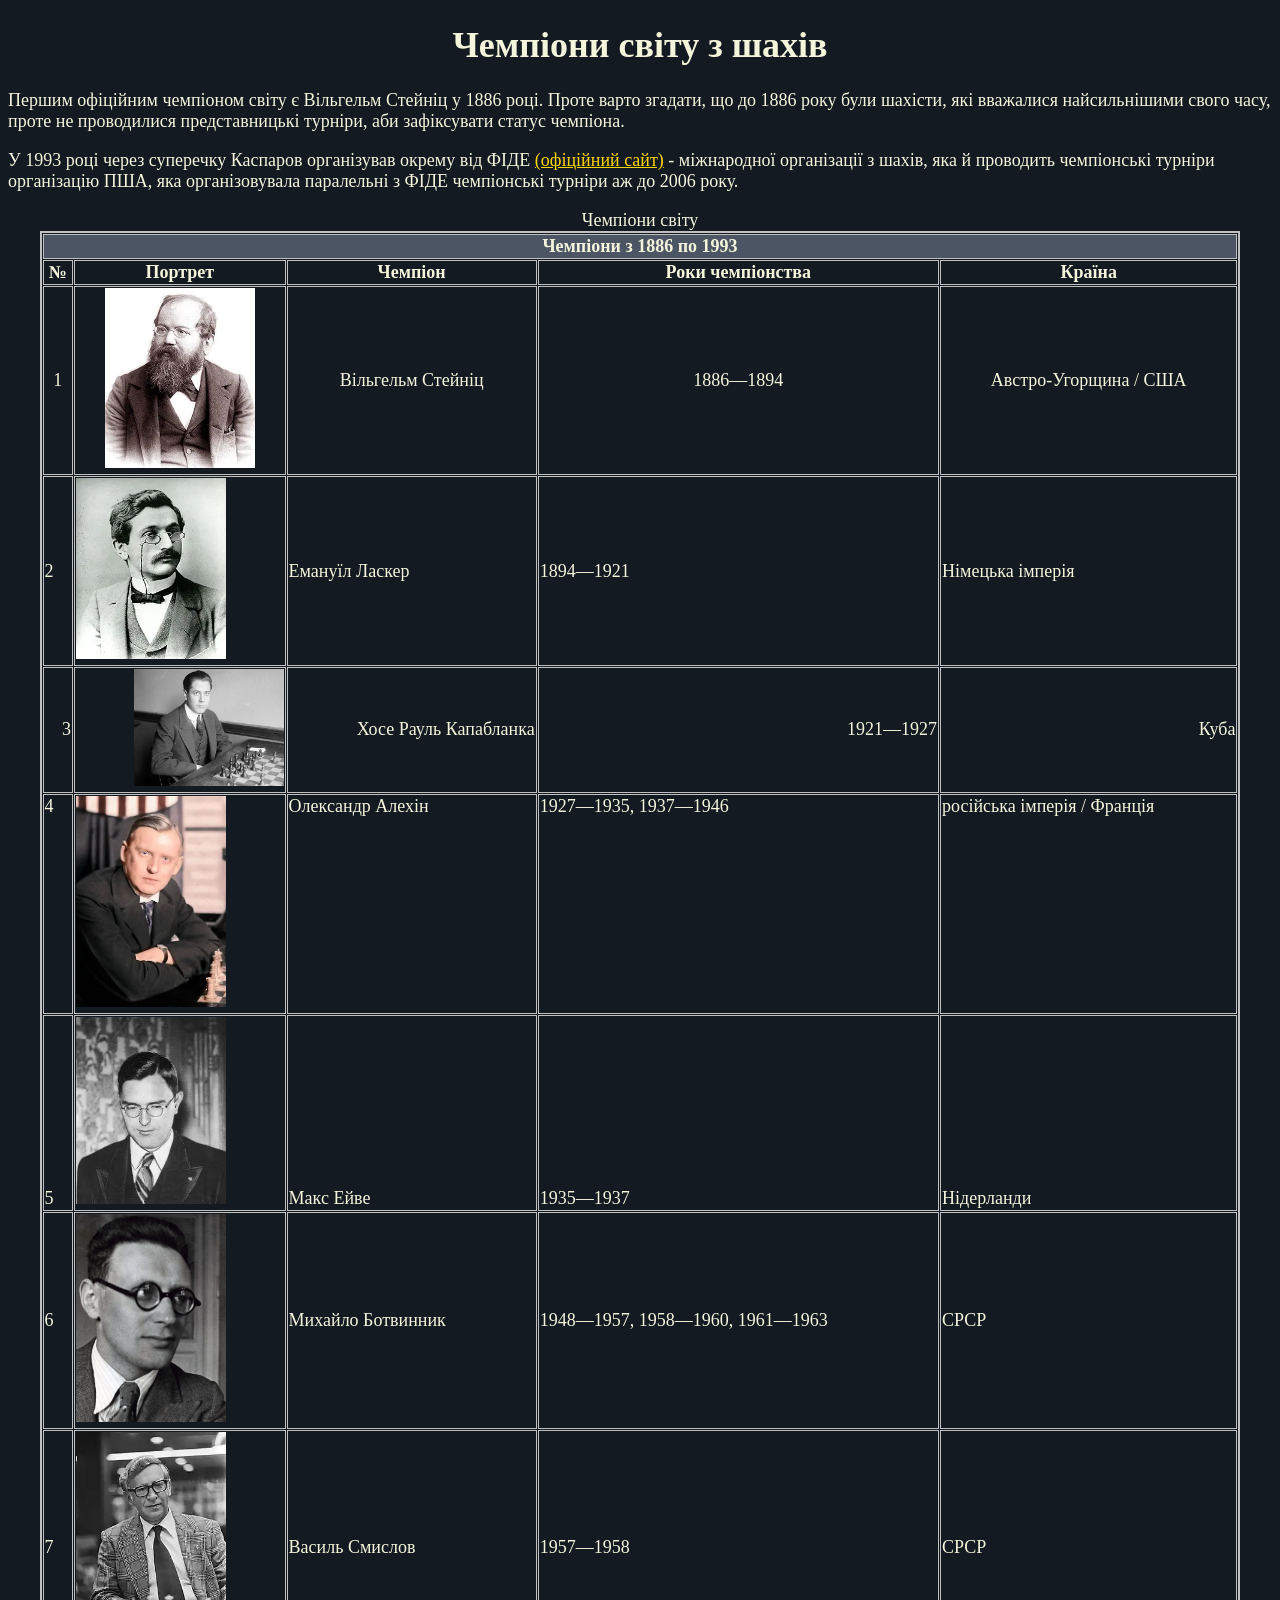
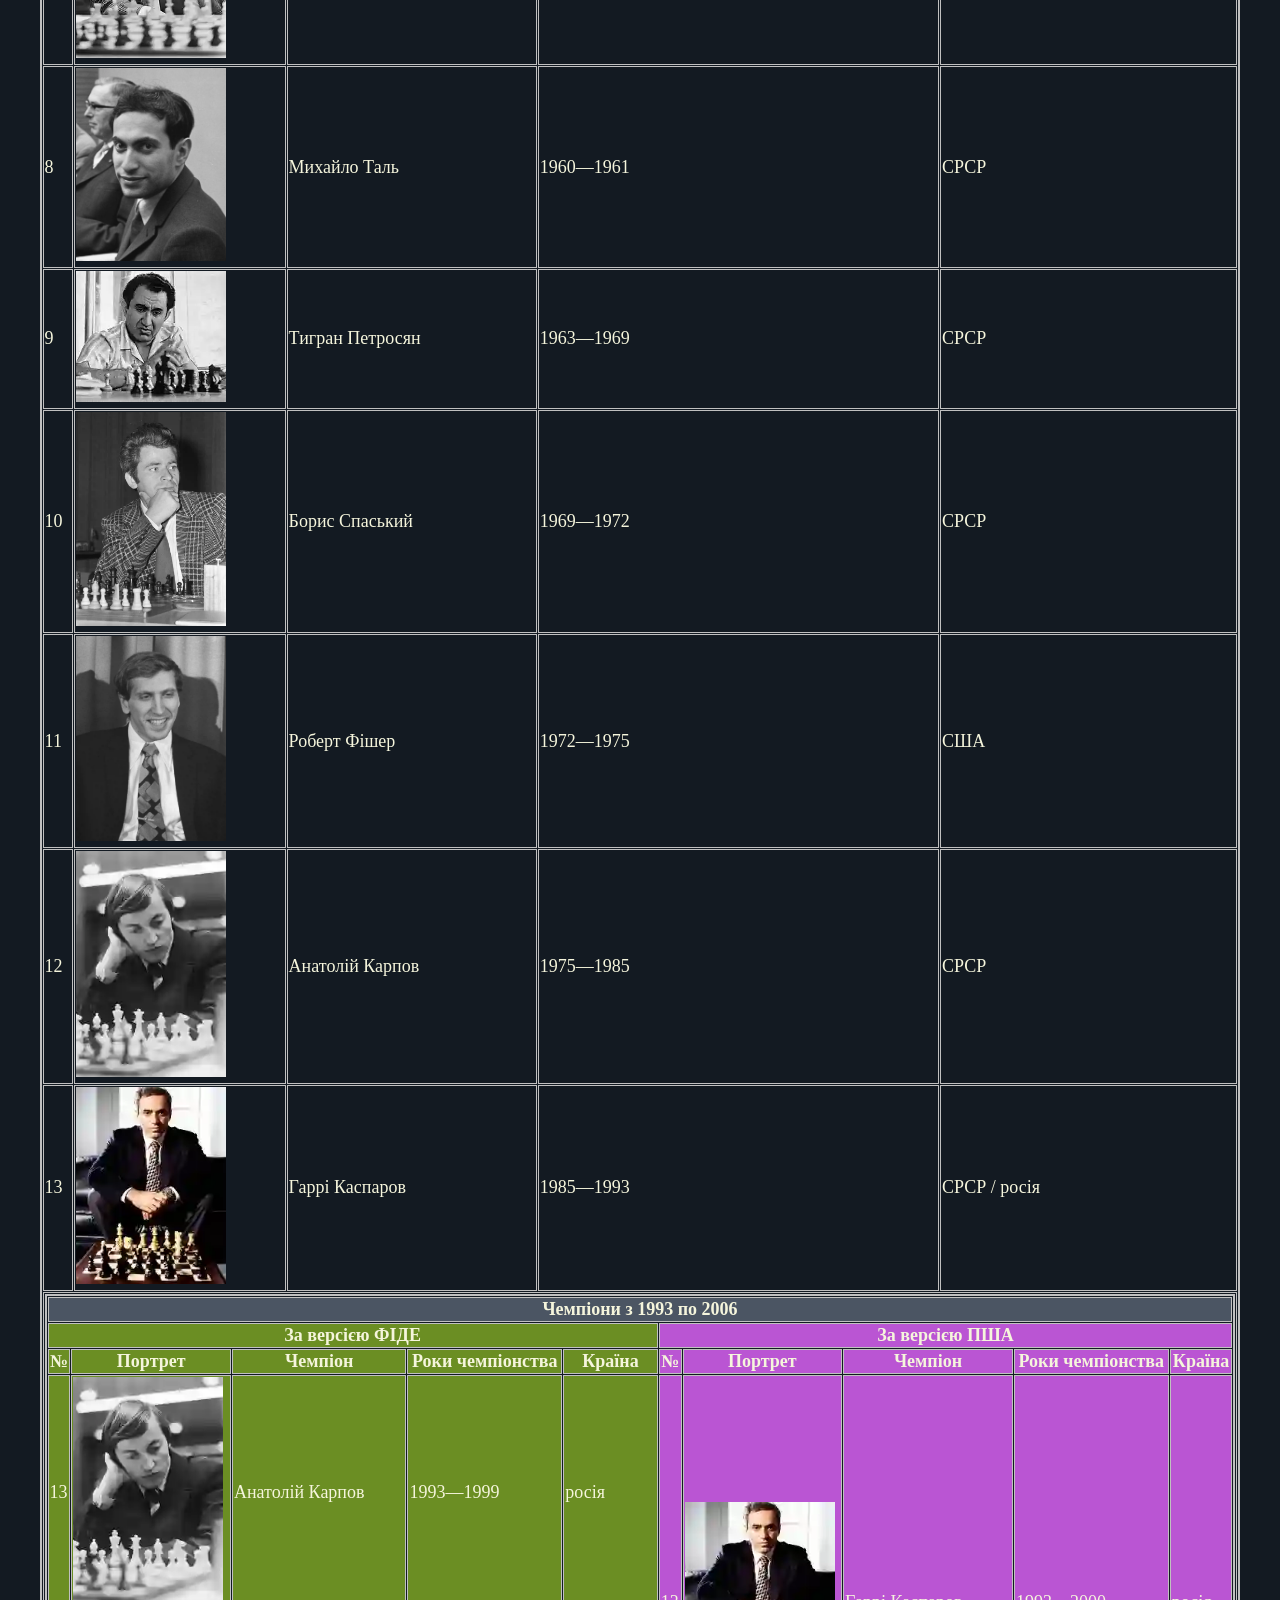
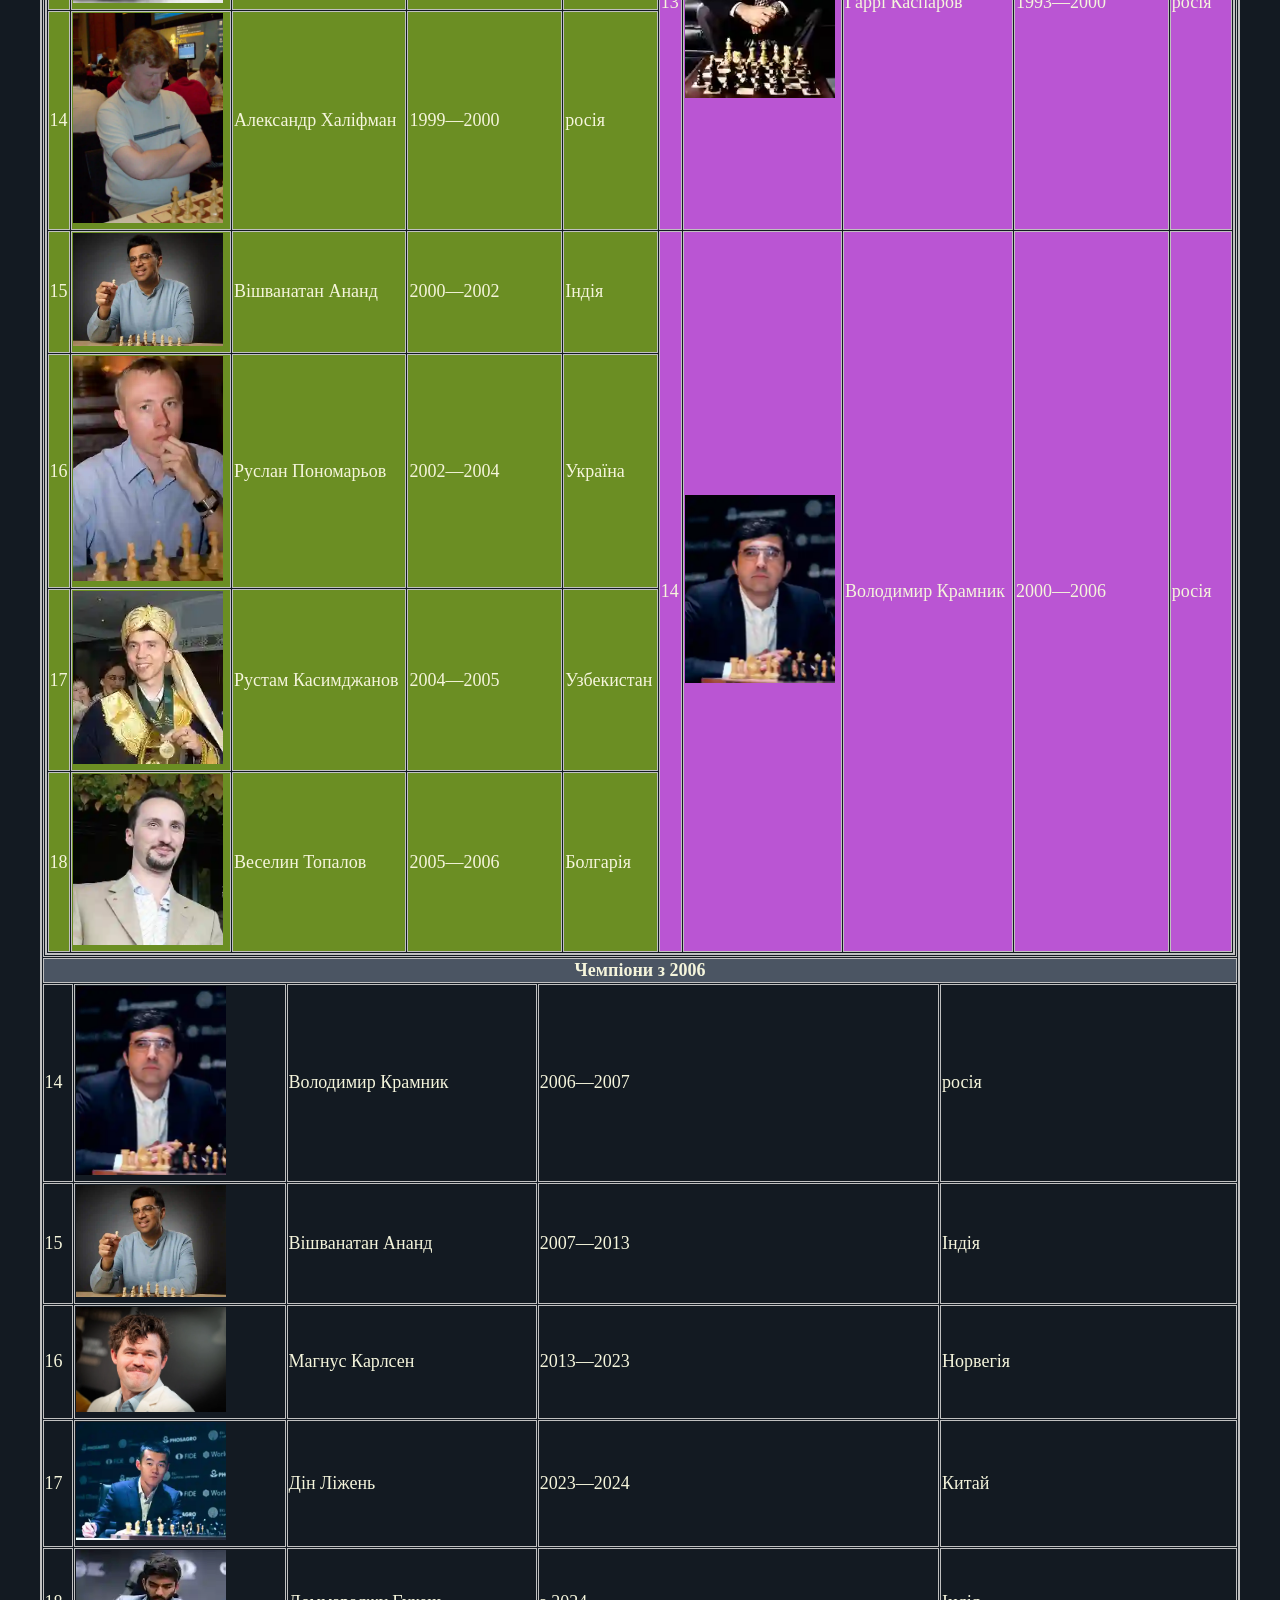
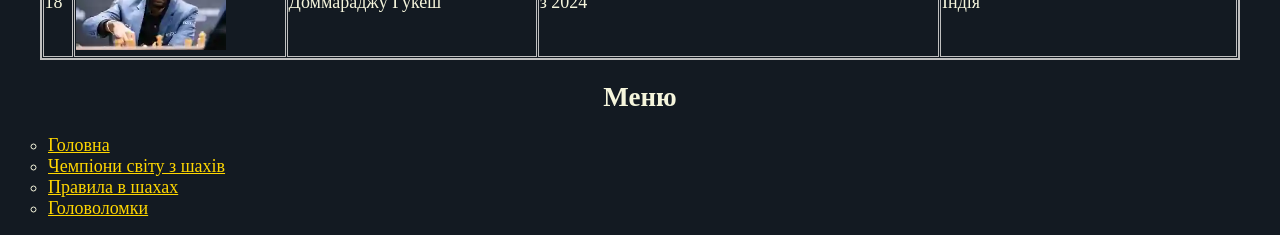
==== chess_champions.html @ 3f338ba3 "second lab" ====
<!DOCTYPE HTML>
<html lang = "uk">
	<head>
		<meta charset = "UTF-8">
		<meta name = "author" content = "Тодеуш Владислав">
		<title>Взяття на проході - чемпіони світу з шахів</title>
	</head>
	<body link="#FFD700" vlink="#C0C0C0" alink="#FFFFFF" bgcolor="#131A22" ><font color = "#F5F5DC" face=Georgia size = "4">
		<h1 align = "center">Чемпіони світу з шахів</h1>
			<p>Першим офіційним чемпіоном світу є <a name=steinitz>Вільгельм Стейніц</a> у 1886 році. 
			Проте варто згадати, що до 1886 року були шахісти, які вважалися найсильнішими свого часу, 
			проте не проводилися представницькі турніри, аби зафіксувати статус чемпіона.</p>
			<p>У 1993 році через суперечку Каспаров організував окрему від ФІДЕ <a href="https://www.fide.com/">(офіційний сайт)</a> - міжнародної організації з шахів, яка й проводить чемпіонські турніри
			організацію ПША, яка організовувала паралельні з ФІДЕ чемпіонські турніри аж до 2006 року.</p>
			<table align="center" bordercolor = "silver" border = "2" cellspacing="1" cellpadding="1" width=95% valign="middle">
			<caption>Чемпіони світу</caption>
			<tr>
				<th colspan="5" bgcolor="#4b5563">Чемпіони з 1886 по 1993</th>
			</tr>
			<tr>
						<th>№</th>
						<th>Портрет</th>
						<th>Чемпіон</th>
						<th>Роки чемпіонства</th>
						<th>Країна</th>
			</tr>
			<tr align="center">
				<td>1</td>
				<td><img src="img/steinitz.webp" alt="Вільгельм Стейніц" width="150"></td>
				<td>Вільгельм Стейніц</td>
				<td>1886—1894</td>
				<td>Австро-Угорщина / США</td>
			</tr>
			<tr align = "left">
				<td>2</td>
				<td><img src="img/lasker.webp" alt="Емануїл Ласкер" width="150"></td>
				<td>Емануїл Ласкер</td>
				<td>1894—1921</td>
				<td>Німецька імперія</td>
			</tr>
			<tr align = "right">
				<td>3</td>
				<td><img src="img/capablanca.webp" alt="Хосе Рауль Капабланка" width="150"></td>
				<td>Хосе Рауль Капабланка</td>
				<td>1921—1927</td>
				<td>Куба</td>
			</tr>
			<tr valign="top">
				<td>4</td>
				<td><img src="img/alekhine.webp" alt="Олександр Алехін" width="150"></td>
				<td>Олександр Алехін</td>
				<td>1927—1935, 1937—1946</td>
				<td>російська імперія / Франція</td>
			</tr>
			<tr valign = "bottom">
				<td>5</td>
				<td><img src="img/euwe.webp" alt="Макс Ейве" width="150"></td>
				<td>Макс Ейве</td>
				<td>1935—1937</td>
				<td>Нідерланди</td>
			</tr>
			<tr>
				<td>6</td>
				<td><img src="img/botvinnik.webp" alt="Михайло Ботвинник" width="150"></td>
				<td>Михайло Ботвинник</td>
				<td>1948—1957, 1958—1960, 1961—1963</td>
				<td>СРСР</td>
			</tr>
			<tr>
				<td>7</td>
				<td><img src="img/smyslov.webp" alt="Василь Смислов" width="150"></td>
				<td>Василь Смислов</td>
				<td>1957—1958</td>
				<td>СРСР</td>
			</tr>
			<tr>
				<td>8</td>
				<td><img src="img/tal.webp" alt="Михайло Таль" width="150"></td>
				<td>Михайло Таль</td>
				<td>1960—1961</td>
				<td>СРСР</td>
			</tr>
			<tr>
				<td>9</td>
				<td><img src="img/petrosian.webp" alt="Тигран Петросян" width="150"></td>
				<td>Тигран Петросян</td>
				<td>1963—1969</td>
				<td>СРСР</td>
			</tr>
			<tr>
				<td>10</td>
				<td><img src="img/spassky.webp" alt="Борис Спаський" width="150"></td>
				<td>Борис Спаський</td>
				<td>1969—1972</td>
				<td>СРСР</td>
			</tr>
			<tr>
				<td>11</td>
				<td><img src="img/fischer.webp" alt="Роберт Фішер" width="150"></td>
				<td>Роберт Фішер</td>
				<td>1972—1975</td>
				<td>США</td>
			</tr>
			<tr>
				<td>12</td>
				<td><img src="img/karpov.webp" alt="Анатолій Карпов" width="150"></td>
				<td>Анатолій Карпов</td>
				<td>1975—1985</td>
				<td>СРСР</td>
			</tr>
			<tr>
				<td>13</td>
				<td><img src="img/kasparov.webp" alt="Гаррі Каспаров" width="150"></td>
				<td>Гаррі Каспаров</td>
				<td>1985—1993</td>
				<td>СРСР / росія</td>
			</tr>
			<tr>
				<td colspan="5">
					<table border="2" bordercolor = "silver" cellspacing="1" cellpadding="1" width=100%>
					<colgroup>
						<col span="5" bgcolor="OliveDrab"> <col span="5" bgcolor="MediumOrchid">
					</colgroup>
					<tr>
						<th colspan="10" bgcolor="#4b5563">
							Чемпіони з 1993 по 2006
						</th>
					</tr>
					<tr>
						<th colspan="5">
							За версією ФІДЕ
						</th>
						<th colspan="5">
							За версією ПША
						</th>
					</tr>
					<tr>
						<th>№</th>
						<th>Портрет</th>
						<th>Чемпіон</th>
						<th>Роки чемпіонства</th>
						<th>Країна</th>
						<th>№</th>
						<th>Портрет</th>
						<th>Чемпіон</th>
						<th>Роки чемпіонства</th>
						<th>Країна</th>
					</tr>
					<tr>
						<td>13</td>
						<td><img src="img/karpov.webp" alt="Анатолій Карпов" width="150"></td>
						<td>Анатолій Карпов</td>
						<td>1993—1999</td>
						<td>росія</td>
						<td rowspan="2">13</td>
						<td rowspan="2"><img src="img/kasparov.webp" alt="Гаррі Каспаров" width="150"></td>
						<td rowspan="2">Гаррі Каспаров</td>
						<td rowspan="2">1993—2000</td>
						<td rowspan="2">росія</td>
					</tr>
					<tr>
						<td>14</td>
						<td><img src="img/khalifman.webp" alt="Александр Халіфман" width="150"></td>
						<td>Александр Халіфман</td>
						<td>1999—2000</td>
						<td>росія</td>
					</tr>
					<tr>
						<td>15</td>
						<td><img src="img/anand.webp" alt="Вішванатан Ананд" width="150"></td>
						<td>Вішванатан Ананд</td>
						<td>2000—2002</td>
						<td>Індія</td>
						<td rowspan="4">14</td>
						<td rowspan="4"><img src="img/kramnik.webp" alt="Володимир Крамник" width="150"></td>
						<td rowspan="4">Володимир Крамник</td>
						<td rowspan="4">2000—2006</td>
						<td rowspan="4">росія</td>
					</tr>
					<tr>
						<td>16</td>
						<td><img src="img/ponomaryov.webp" alt="Руслан Пономарьов" width="150"></td>
						<td>Руслан Пономарьов</td>
						<td>2002—2004</td>
						<td>Україна</td>
					</tr>
					<tr>
						<td>17</td>
						<td><img src="img/kasimdzhanov.webp" alt="Рустам Касимджанов" width="150"></td>
						<td>Рустам Касимджанов</td>
						<td>2004—2005</td>
						<td>Узбекистан</td>
					</tr>
					<tr>
						<td>18</td>
						<td><img src="img/topalov.webp" alt="Веселин Топалов" width="150"></td>
						<td>Веселин Топалов</td>
						<td>2005—2006</td>
						<td>Болгарія</td>
					</tr>
					</table>
				</td>
				
			</tr>
			<tr>
				<th colspan="5" bgcolor="#4b5563">Чемпіони з 2006</th>
			</tr>
			<tr>
				<td>14</td>
				<td><img src="img/kramnik.webp" alt="Володимир Крамник" width="150"></td>
				<td>Володимир Крамник</td>
				<td>2006—2007</td>
				<td>росія</td>
			</tr>
			<tr>
				<td>15</td>
				<td><img src="img/anand.webp" alt="Вішванатан Ананд" width="150"></td>
				<td>Вішванатан Ананд</td>
				<td>2007—2013</td>
				<td>Індія</td>
			</tr>
			<tr>
				<td>16</td>
				<td><img src="img/carlsen.webp" alt="Магнус Карлсен" width="150"></td>
				<td>Магнус Карлсен</td>
				<td>2013—2023</td>
				<td>Норвегія</td>
			</tr>
			<tr>
				<td>17</td>
				<td><img src="img/ding.webp" alt="Дін Ліжень" width="150"></td>
				<td>Дін Ліжень</td>
				<td>2023—2024</td>
				<td>Китай</td>
			</tr>
			<tr>
				<td>18</td>
				<td><img src="img/gukesh.webp" alt="Доммараджу Гукеш" width="150"></td>
				<td>Доммараджу Гукеш</td>
				<td>з 2024</td>
				<td>Індія</td>
			</tr>
			</table>
			
			
			
			<h2 align = "center">Меню</h2>
				<ul type="circle">
					<li><a href = "index.html">Головна</a></li>
					<li><a href = "chess_champions.html">Чемпіони світу з шахів</a></li>
					<li><a href = "chess_rules.html">Правила в шахах</a></li>
					<li><a href = "chess_tactics.html">Головоломки</a></li></font>
				</ul>
	</body>
</html>
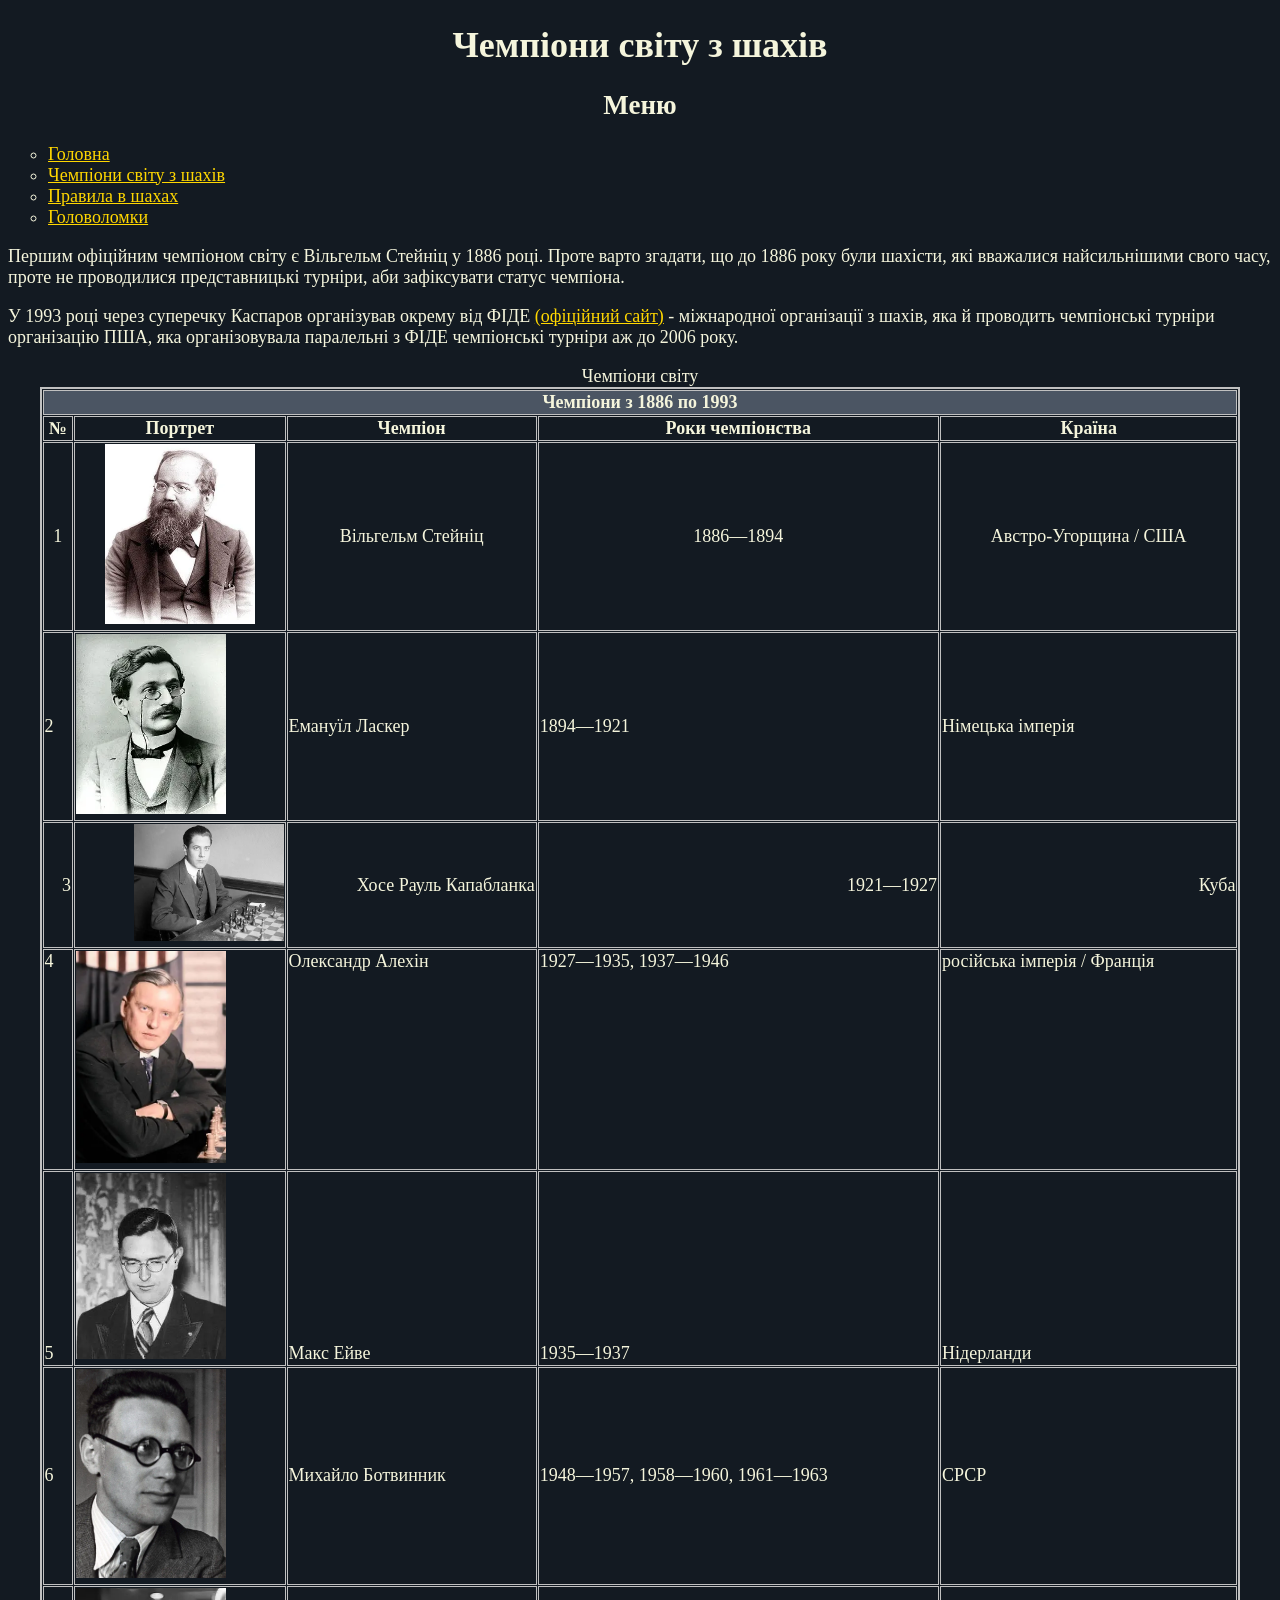
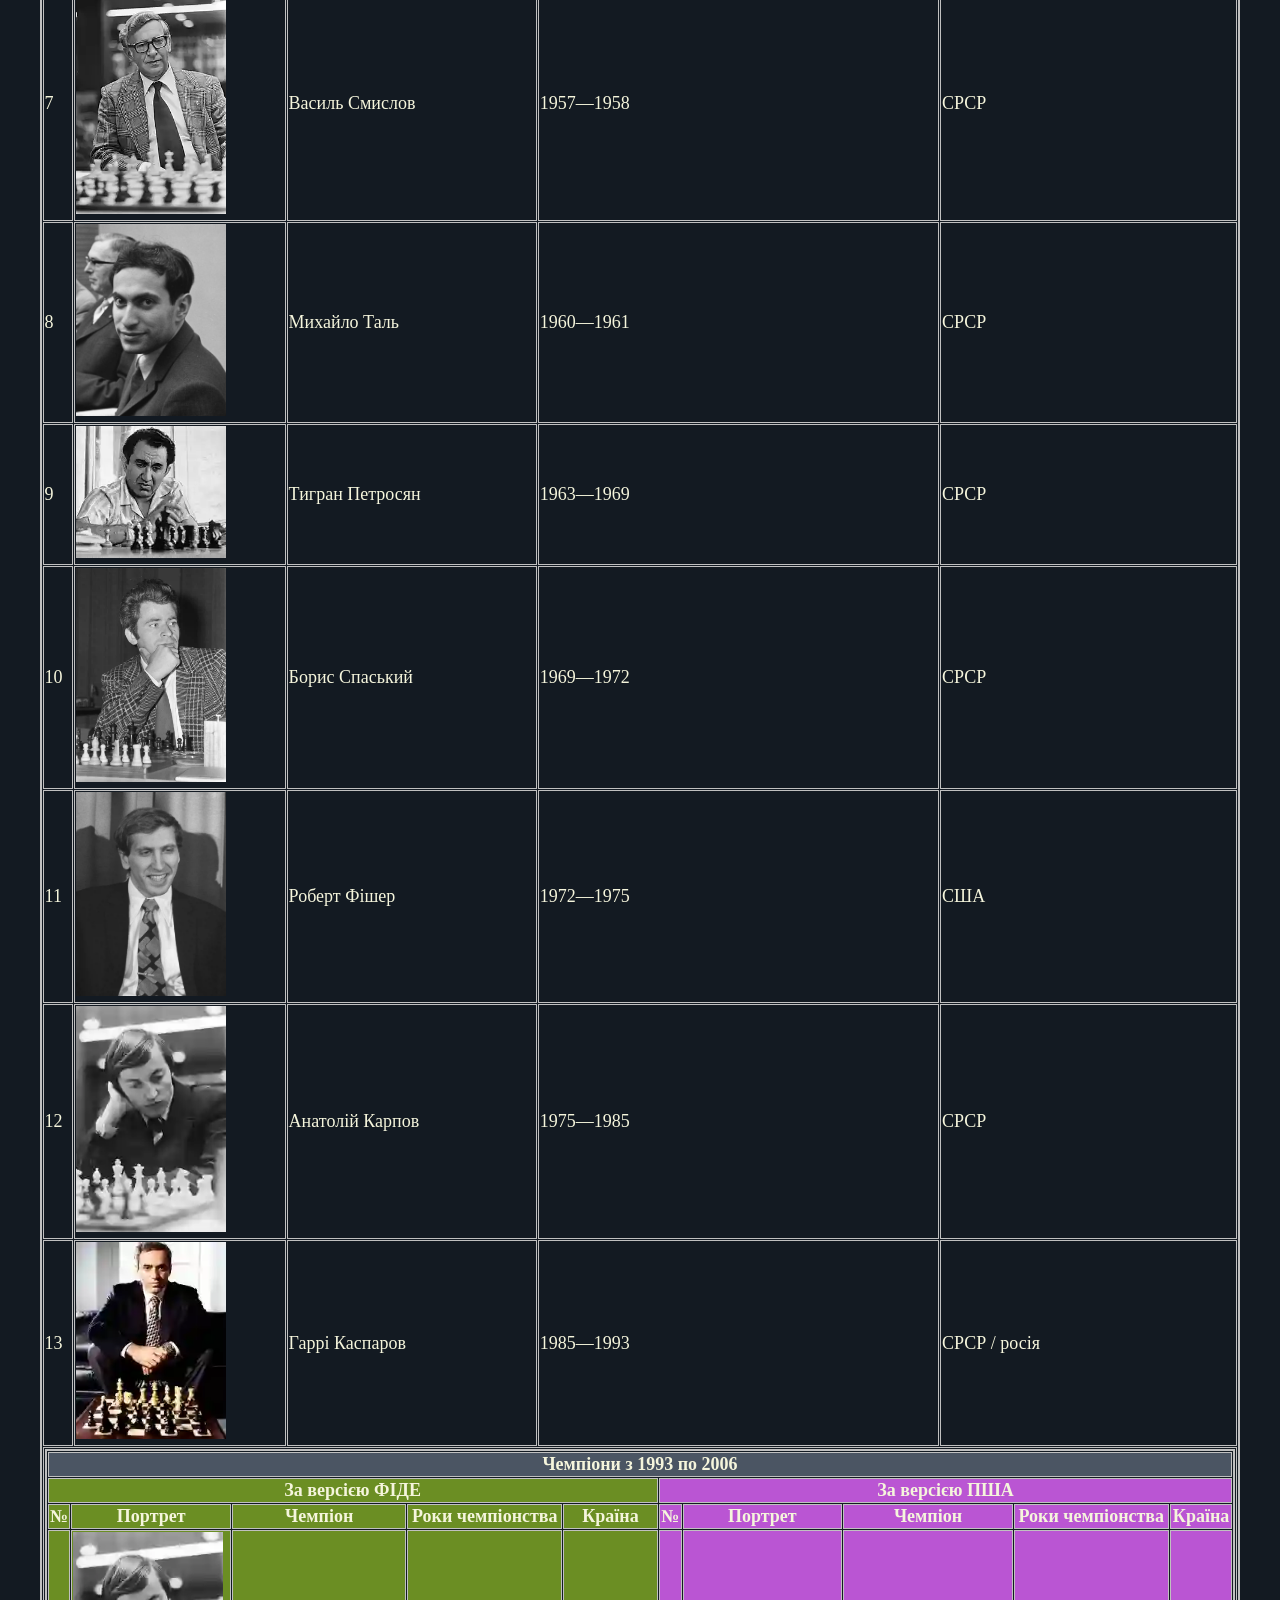
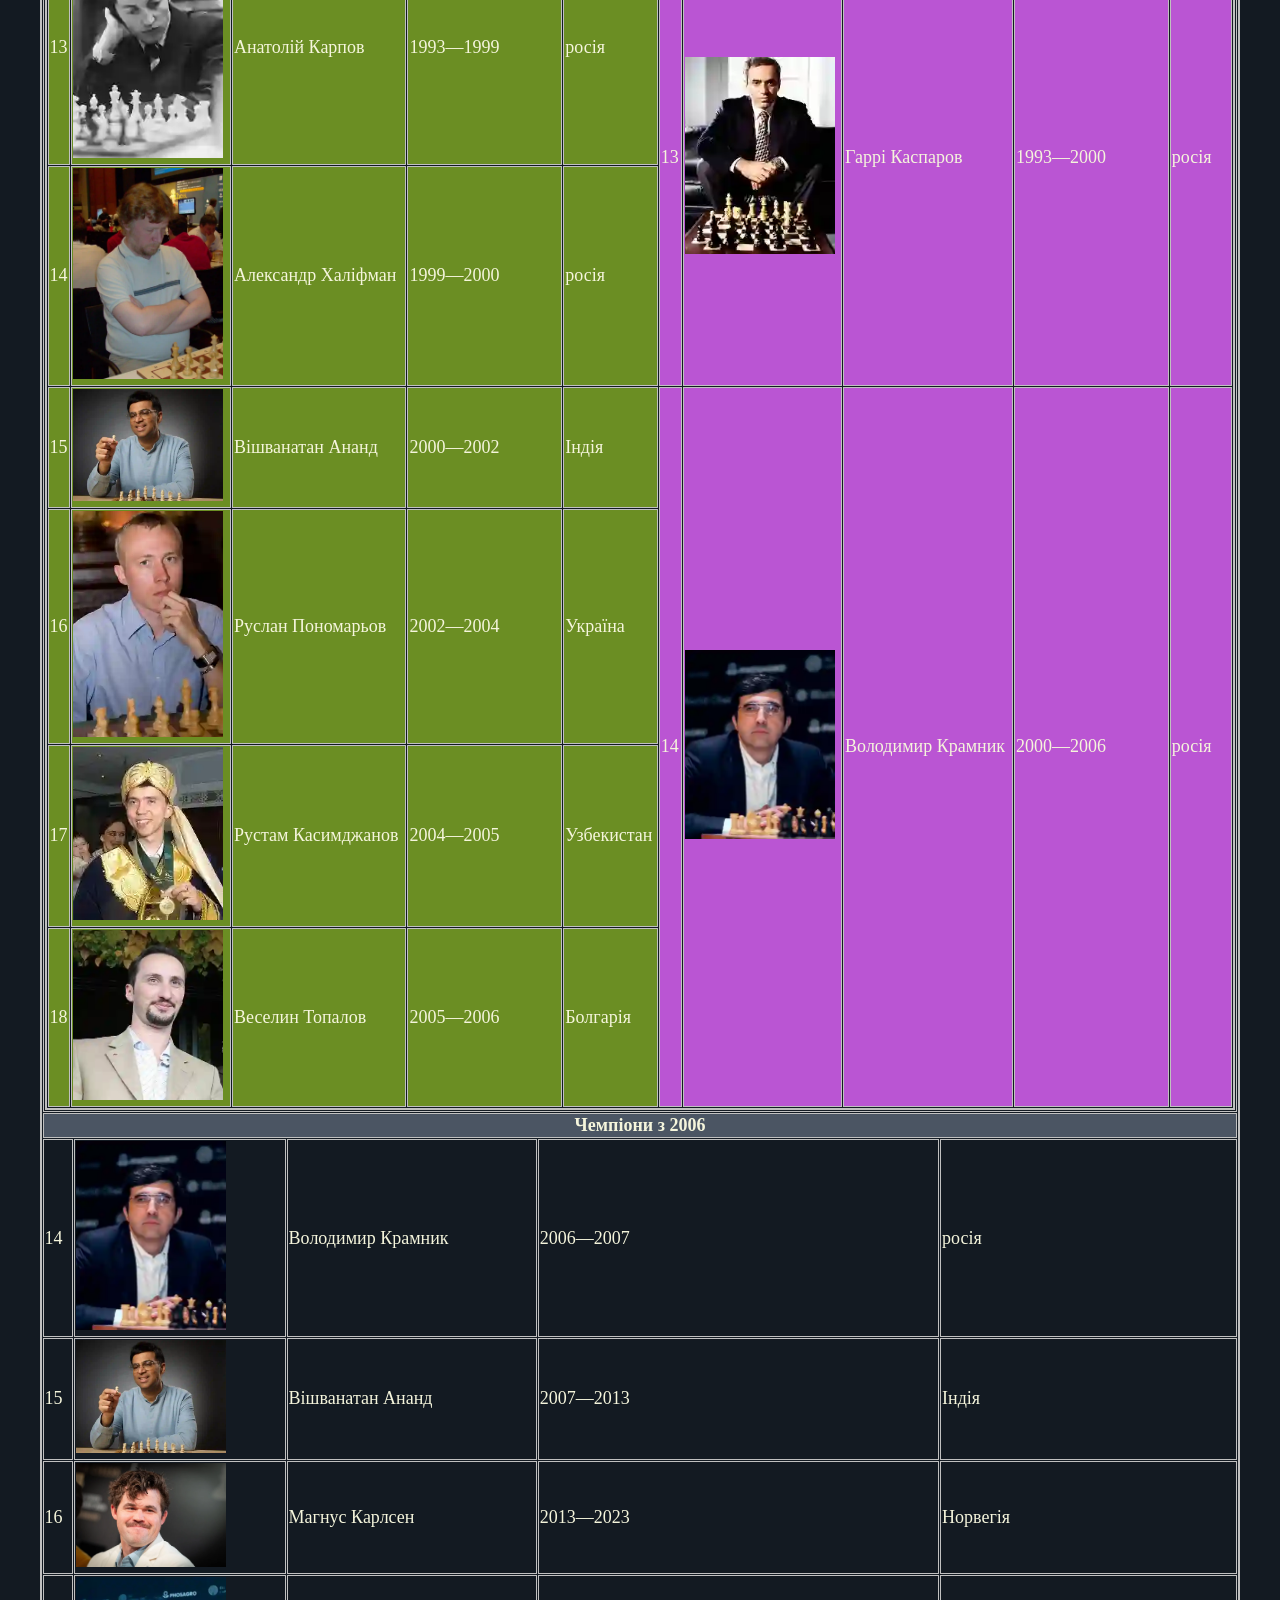
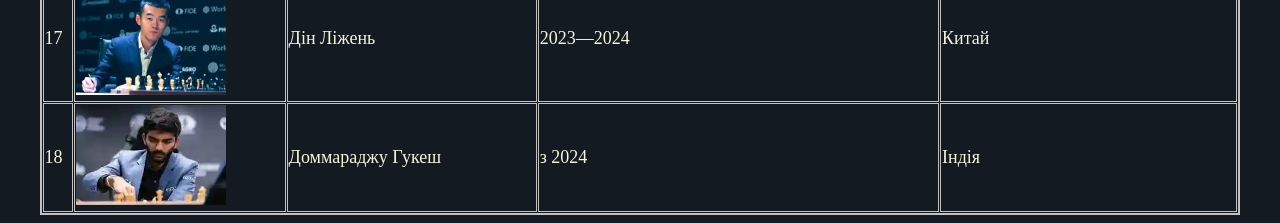
==== commit 5f7660a4: "second lab_1" ====
--- a/chess_champions.html
+++ b/chess_champions.html
@@ -7,6 +7,13 @@
 	</head>
 	<body link="#FFD700" vlink="#C0C0C0" alink="#FFFFFF" bgcolor="#131A22" ><font color = "#F5F5DC" face=Georgia size = "4">
 		<h1 align = "center">Чемпіони світу з шахів</h1>
+		<h2 align = "center">Меню</h2>
+				<ul type="circle">
+					<li><a href = "index.html">Головна</a></li>
+					<li><a href = "chess_champions.html">Чемпіони світу з шахів</a></li>
+					<li><a href = "chess_rules.html">Правила в шахах</a></li>
+					<li><a href = "chess_tactics.html">Головоломки</a></li>
+				</ul>
 			<p>Першим офіційним чемпіоном світу є <a name=steinitz>Вільгельм Стейніц</a> у 1886 році. 
 			Проте варто згадати, що до 1886 року були шахісти, які вважалися найсильнішими свого часу, 
 			проте не проводилися представницькі турніри, аби зафіксувати статус чемпіона.</p>
@@ -244,12 +251,6 @@
 			
 			
 			
-			<h2 align = "center">Меню</h2>
-				<ul type="circle">
-					<li><a href = "index.html">Головна</a></li>
-					<li><a href = "chess_champions.html">Чемпіони світу з шахів</a></li>
-					<li><a href = "chess_rules.html">Правила в шахах</a></li>
-					<li><a href = "chess_tactics.html">Головоломки</a></li></font>
-				</ul>
+			</font>
 	</body>
 </html>
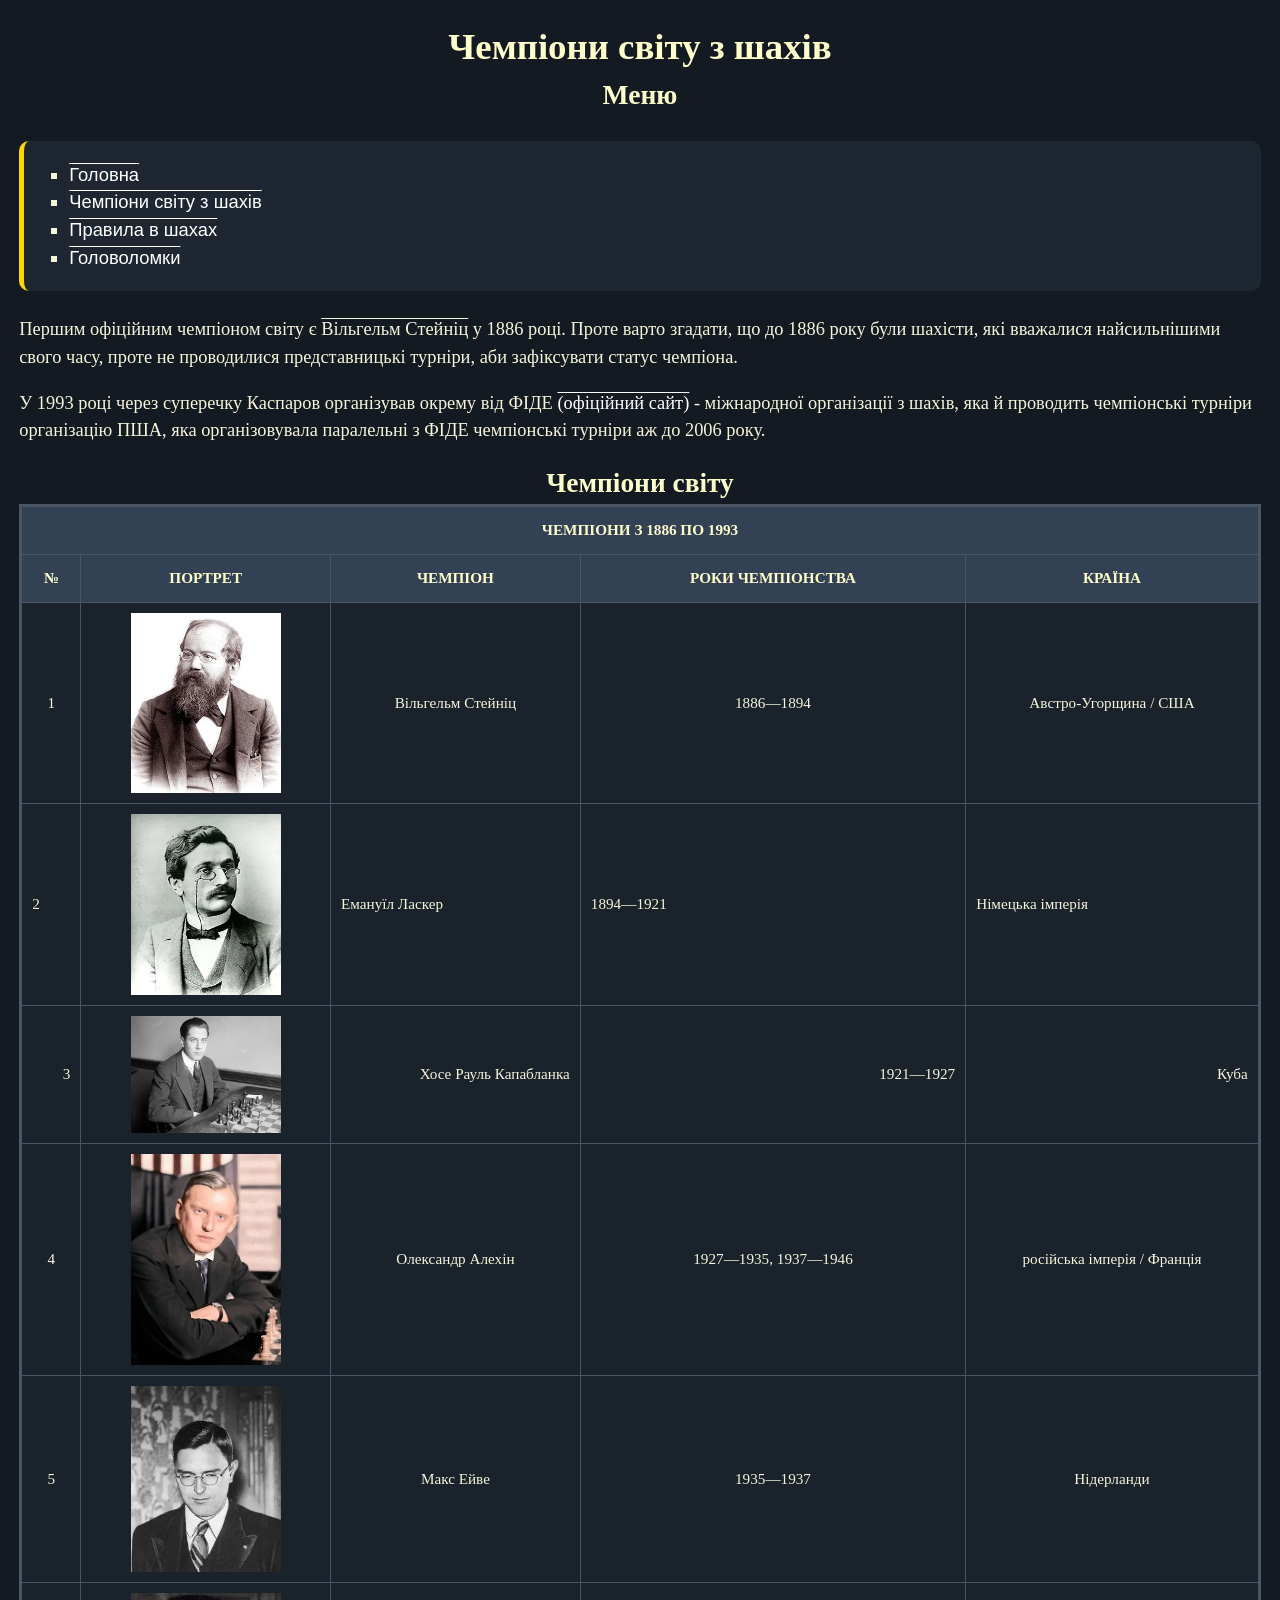
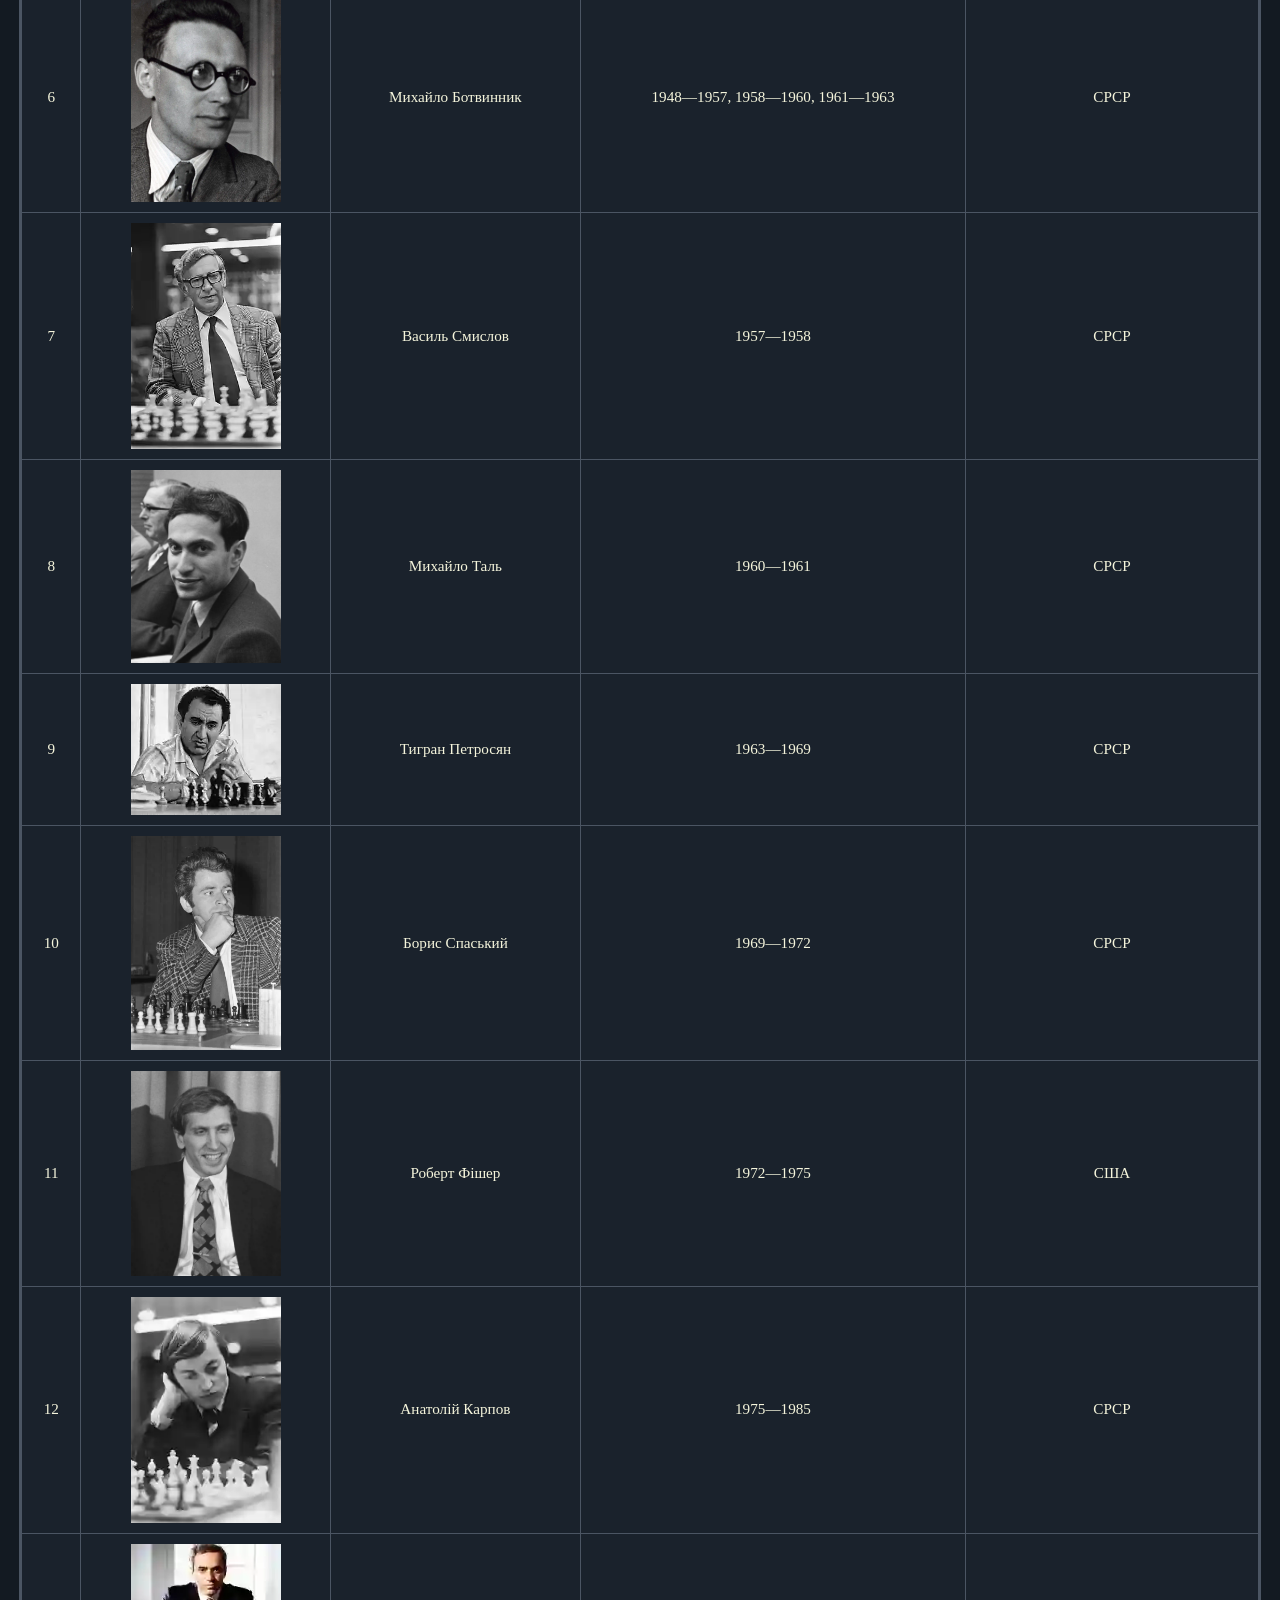
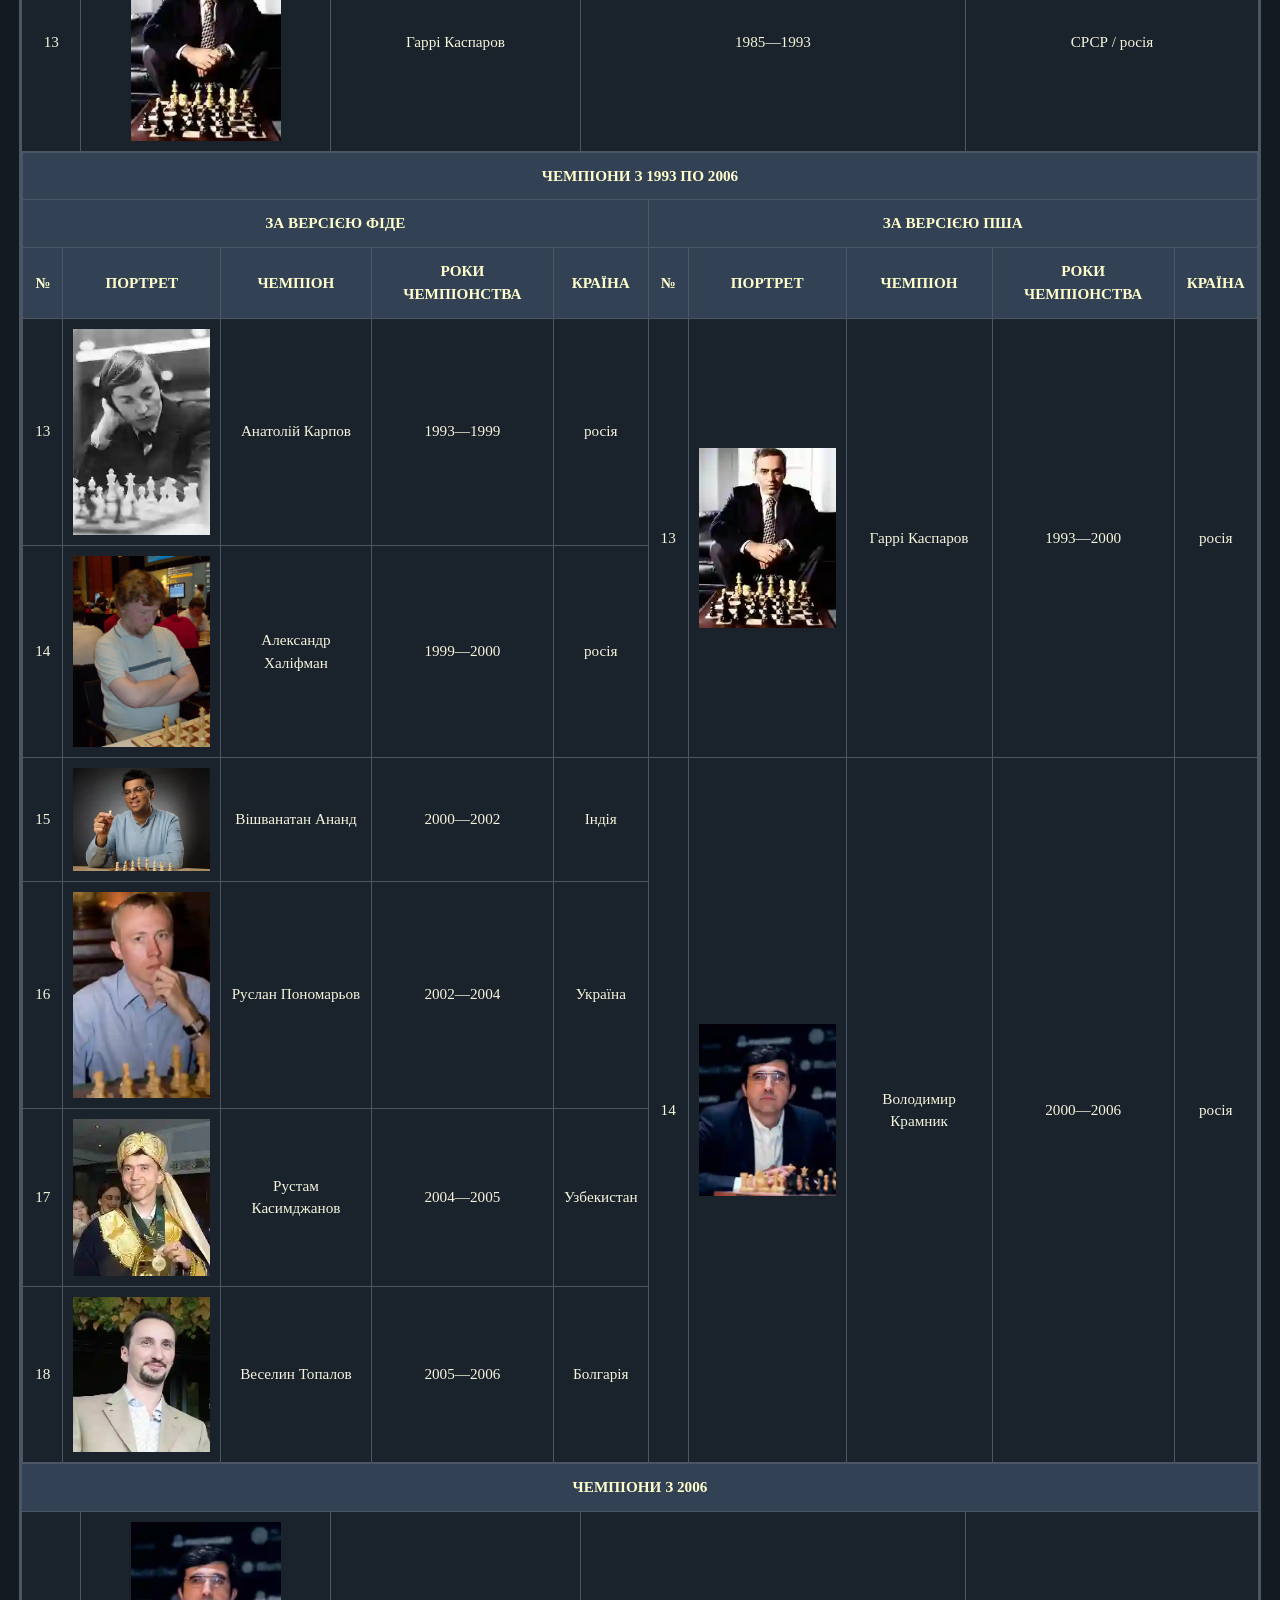
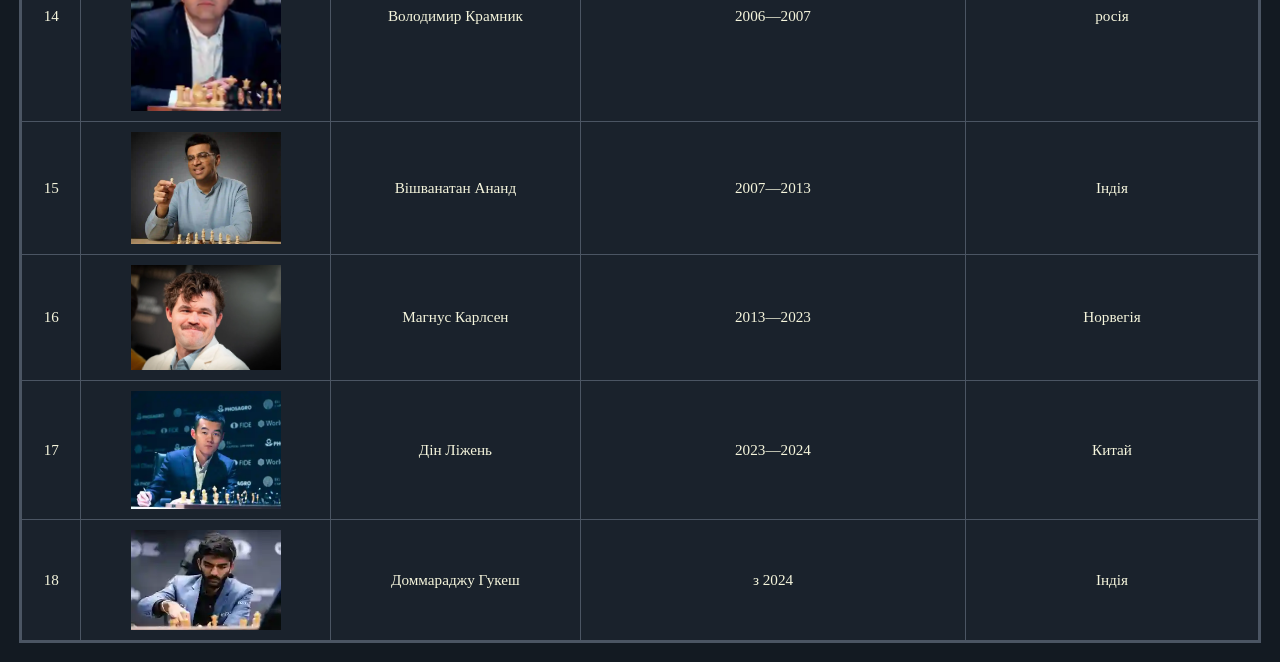
==== commit 09c77a98: "3 lab" ====
--- a/chess_champions.html
+++ b/chess_champions.html
@@ -4,10 +4,15 @@
 		<meta charset = "UTF-8">
 		<meta name = "author" content = "Тодеуш Владислав">
 		<title>Взяття на проході - чемпіони світу з шахів</title>
+		<link rel = "stylesheet" type = "text/css" href = "style.css">
+		<style>
+			a {text-decoration: overline;}
+			a:link{color: #FFFFFF}
+		</style>
 	</head>
-	<body link="#FFD700" vlink="#C0C0C0" alink="#FFFFFF" bgcolor="#131A22" ><font color = "#F5F5DC" face=Georgia size = "4">
-		<h1 align = "center">Чемпіони світу з шахів</h1>
-		<h2 align = "center">Меню</h2>
+	<body>
+		<h1>Чемпіони світу з шахів</h1>
+		<h2>Меню</h2>
 				<ul type="circle">
 					<li><a href = "index.html">Головна</a></li>
 					<li><a href = "chess_champions.html">Чемпіони світу з шахів</a></li>
@@ -19,7 +24,7 @@
 			проте не проводилися представницькі турніри, аби зафіксувати статус чемпіона.</p>
 			<p>У 1993 році через суперечку Каспаров організував окрему від ФІДЕ <a href="https://www.fide.com/">(офіційний сайт)</a> - міжнародної організації з шахів, яка й проводить чемпіонські турніри
 			організацію ПША, яка організовувала паралельні з ФІДЕ чемпіонські турніри аж до 2006 року.</p>
-			<table align="center" bordercolor = "silver" border = "2" cellspacing="1" cellpadding="1" width=95% valign="middle">
+			<table bordercolor = "silver" border = "2" cellspacing="1" cellpadding="1" width=95% valign="middle">
 			<caption>Чемпіони світу</caption>
 			<tr>
 				<th colspan="5" bgcolor="#4b5563">Чемпіони з 1886 по 1993</th>
@@ -31,105 +36,102 @@
 						<th>Роки чемпіонства</th>
 						<th>Країна</th>
 			</tr>
-			<tr align="center">
+			<tr>
 				<td>1</td>
-				<td><img src="img/steinitz.webp" alt="Вільгельм Стейніц" width="150"></td>
+				<td><img src="img/steinitz.webp" alt="Вільгельм Стейніц" class="table-picture"></td>
 				<td>Вільгельм Стейніц</td>
 				<td>1886—1894</td>
 				<td>Австро-Угорщина / США</td>
 			</tr>
 			<tr align = "left">
 				<td>2</td>
-				<td><img src="img/lasker.webp" alt="Емануїл Ласкер" width="150"></td>
+				<td><img src="img/lasker.webp" alt="Емануїл Ласкер" class="table-picture"></td>
 				<td>Емануїл Ласкер</td>
 				<td>1894—1921</td>
 				<td>Німецька імперія</td>
 			</tr>
 			<tr align = "right">
 				<td>3</td>
-				<td><img src="img/capablanca.webp" alt="Хосе Рауль Капабланка" width="150"></td>
+				<td><img src="img/capablanca.webp" alt="Хосе Рауль Капабланка" class="table-picture"></td>
 				<td>Хосе Рауль Капабланка</td>
 				<td>1921—1927</td>
 				<td>Куба</td>
 			</tr>
 			<tr valign="top">
 				<td>4</td>
-				<td><img src="img/alekhine.webp" alt="Олександр Алехін" width="150"></td>
+				<td><img src="img/alekhine.webp" alt="Олександр Алехін" class="table-picture"></td>
 				<td>Олександр Алехін</td>
 				<td>1927—1935, 1937—1946</td>
 				<td>російська імперія / Франція</td>
 			</tr>
 			<tr valign = "bottom">
 				<td>5</td>
-				<td><img src="img/euwe.webp" alt="Макс Ейве" width="150"></td>
+				<td><img src="img/euwe.webp" alt="Макс Ейве" class="table-picture"></td>
 				<td>Макс Ейве</td>
 				<td>1935—1937</td>
 				<td>Нідерланди</td>
 			</tr>
 			<tr>
 				<td>6</td>
-				<td><img src="img/botvinnik.webp" alt="Михайло Ботвинник" width="150"></td>
+				<td><img src="img/botvinnik.webp" alt="Михайло Ботвинник" class="table-picture"></td>
 				<td>Михайло Ботвинник</td>
 				<td>1948—1957, 1958—1960, 1961—1963</td>
 				<td>СРСР</td>
 			</tr>
 			<tr>
 				<td>7</td>
-				<td><img src="img/smyslov.webp" alt="Василь Смислов" width="150"></td>
+				<td><img src="img/smyslov.webp" alt="Василь Смислов" class="table-picture"></td>
 				<td>Василь Смислов</td>
 				<td>1957—1958</td>
 				<td>СРСР</td>
 			</tr>
 			<tr>
 				<td>8</td>
-				<td><img src="img/tal.webp" alt="Михайло Таль" width="150"></td>
+				<td><img src="img/tal.webp" alt="Михайло Таль" class="table-picture"></td>
 				<td>Михайло Таль</td>
 				<td>1960—1961</td>
 				<td>СРСР</td>
 			</tr>
 			<tr>
 				<td>9</td>
-				<td><img src="img/petrosian.webp" alt="Тигран Петросян" width="150"></td>
+				<td><img src="img/petrosian.webp" alt="Тигран Петросян" class="table-picture"></td>
 				<td>Тигран Петросян</td>
 				<td>1963—1969</td>
 				<td>СРСР</td>
 			</tr>
 			<tr>
 				<td>10</td>
-				<td><img src="img/spassky.webp" alt="Борис Спаський" width="150"></td>
+				<td><img src="img/spassky.webp" alt="Борис Спаський" class="table-picture"></td>
 				<td>Борис Спаський</td>
 				<td>1969—1972</td>
 				<td>СРСР</td>
 			</tr>
 			<tr>
 				<td>11</td>
-				<td><img src="img/fischer.webp" alt="Роберт Фішер" width="150"></td>
+				<td><img src="img/fischer.webp" alt="Роберт Фішер" class="table-picture"></td>
 				<td>Роберт Фішер</td>
 				<td>1972—1975</td>
 				<td>США</td>
 			</tr>
 			<tr>
 				<td>12</td>
-				<td><img src="img/karpov.webp" alt="Анатолій Карпов" width="150"></td>
+				<td><img src="img/karpov.webp" alt="Анатолій Карпов" class="table-picture"></td>
 				<td>Анатолій Карпов</td>
 				<td>1975—1985</td>
 				<td>СРСР</td>
 			</tr>
 			<tr>
 				<td>13</td>
-				<td><img src="img/kasparov.webp" alt="Гаррі Каспаров" width="150"></td>
+				<td><img src="img/kasparov.webp" alt="Гаррі Каспаров" class="table-picture"></td>
 				<td>Гаррі Каспаров</td>
 				<td>1985—1993</td>
 				<td>СРСР / росія</td>
 			</tr>
 			<tr>
-				<td colspan="5">
-					<table border="2" bordercolor = "silver" cellspacing="1" cellpadding="1" width=100%>
-					<colgroup>
-						<col span="5" bgcolor="OliveDrab"> <col span="5" bgcolor="MediumOrchid">
-					</colgroup>
-					<tr>
-						<th colspan="10" bgcolor="#4b5563">
+				<td colspan="5" id="embedded-cell">
+					<table id="embedded-table">
+					<tr>
+						<th colspan="10">
 							Чемпіони з 1993 по 2006
 						</th>
 					</tr>
@@ -155,52 +157,52 @@
 					</tr>
 					<tr>
 						<td>13</td>
-						<td><img src="img/karpov.webp" alt="Анатолій Карпов" width="150"></td>
+						<td><img src="img/karpov.webp" alt="Анатолій Карпов" class="table-picture"></td>
 						<td>Анатолій Карпов</td>
 						<td>1993—1999</td>
 						<td>росія</td>
 						<td rowspan="2">13</td>
-						<td rowspan="2"><img src="img/kasparov.webp" alt="Гаррі Каспаров" width="150"></td>
+						<td rowspan="2"><img src="img/kasparov.webp" alt="Гаррі Каспаров" class="table-picture"></td>
 						<td rowspan="2">Гаррі Каспаров</td>
 						<td rowspan="2">1993—2000</td>
 						<td rowspan="2">росія</td>
 					</tr>
 					<tr>
 						<td>14</td>
-						<td><img src="img/khalifman.webp" alt="Александр Халіфман" width="150"></td>
+						<td><img src="img/khalifman.webp" alt="Александр Халіфман" class="table-picture"></td>
 						<td>Александр Халіфман</td>
 						<td>1999—2000</td>
 						<td>росія</td>
 					</tr>
 					<tr>
 						<td>15</td>
-						<td><img src="img/anand.webp" alt="Вішванатан Ананд" width="150"></td>
+						<td><img src="img/anand.webp" alt="Вішванатан Ананд" class="table-picture"></td>
 						<td>Вішванатан Ананд</td>
 						<td>2000—2002</td>
 						<td>Індія</td>
 						<td rowspan="4">14</td>
-						<td rowspan="4"><img src="img/kramnik.webp" alt="Володимир Крамник" width="150"></td>
+						<td rowspan="4"><img src="img/kramnik.webp" alt="Володимир Крамник" class="table-picture"></td>
 						<td rowspan="4">Володимир Крамник</td>
 						<td rowspan="4">2000—2006</td>
 						<td rowspan="4">росія</td>
 					</tr>
 					<tr>
 						<td>16</td>
-						<td><img src="img/ponomaryov.webp" alt="Руслан Пономарьов" width="150"></td>
+						<td><img src="img/ponomaryov.webp" alt="Руслан Пономарьов" class="table-picture"></td>
 						<td>Руслан Пономарьов</td>
 						<td>2002—2004</td>
 						<td>Україна</td>
 					</tr>
 					<tr>
 						<td>17</td>
-						<td><img src="img/kasimdzhanov.webp" alt="Рустам Касимджанов" width="150"></td>
+						<td><img src="img/kasimdzhanov.webp" alt="Рустам Касимджанов" class="table-picture"></td>
 						<td>Рустам Касимджанов</td>
 						<td>2004—2005</td>
 						<td>Узбекистан</td>
 					</tr>
 					<tr>
 						<td>18</td>
-						<td><img src="img/topalov.webp" alt="Веселин Топалов" width="150"></td>
+						<td><img src="img/topalov.webp" alt="Веселин Топалов" class="table-picture"></td>
 						<td>Веселин Топалов</td>
 						<td>2005—2006</td>
 						<td>Болгарія</td>
@@ -214,43 +216,39 @@
 			</tr>
 			<tr>
 				<td>14</td>
-				<td><img src="img/kramnik.webp" alt="Володимир Крамник" width="150"></td>
+				<td><img src="img/kramnik.webp" alt="Володимир Крамник" class="table-picture"></td>
 				<td>Володимир Крамник</td>
 				<td>2006—2007</td>
 				<td>росія</td>
 			</tr>
 			<tr>
 				<td>15</td>
-				<td><img src="img/anand.webp" alt="Вішванатан Ананд" width="150"></td>
+				<td><img src="img/anand.webp" alt="Вішванатан Ананд" class="table-picture"></td>
 				<td>Вішванатан Ананд</td>
 				<td>2007—2013</td>
 				<td>Індія</td>
 			</tr>
 			<tr>
 				<td>16</td>
-				<td><img src="img/carlsen.webp" alt="Магнус Карлсен" width="150"></td>
+				<td><img src="img/carlsen.webp" alt="Магнус Карлсен" class="table-picture"></td>
 				<td>Магнус Карлсен</td>
 				<td>2013—2023</td>
 				<td>Норвегія</td>
 			</tr>
 			<tr>
 				<td>17</td>
-				<td><img src="img/ding.webp" alt="Дін Ліжень" width="150"></td>
+				<td><img src="img/ding.webp" alt="Дін Ліжень" class="table-picture"></td>
 				<td>Дін Ліжень</td>
 				<td>2023—2024</td>
 				<td>Китай</td>
 			</tr>
 			<tr>
 				<td>18</td>
-				<td><img src="img/gukesh.webp" alt="Доммараджу Гукеш" width="150"></td>
+				<td><img src="img/gukesh.webp" alt="Доммараджу Гукеш" class="table-picture"></td>
 				<td>Доммараджу Гукеш</td>
 				<td>з 2024</td>
 				<td>Індія</td>
 			</tr>
 			</table>
-			
-			
-			
-			</font>
 	</body>
 </html>
--- a/style.css
+++ b/style.css
@@ -0,0 +1,40 @@
+body {background-color: #131A22; font-size: 1.15rem; color: #F5F5DC; font-family: Georgia; line-height: 1.5; padding: 1.2rem; margin: 0}
+h1, h2, caption{font-size: 200%; color: #FFC; font-family: serif; margin:0; text-align: center;}
+h2{font-size: 150%;}
+a {
+    text-decoration: none;
+}
+a:link { color: #FFD700; }
+a:visited { color: #C0C0C0 !important;}
+a:hover { color: #FFFFFF; }
+#quote { font-style: italic; text-align:right;}
+#broadcast {border: 0; width: 850px; height: 500px; display: block; margin: 20px auto;}
+img {display: block; margin: auto; max-width: 400px; width: 100%; height: auto; border: 0;}
+.diagram-name {text-align: center; font-family: serif; font-style: italic;}
+.diagram-explanation {text-align: center;}
+
+table {
+    width: 100%; border-collapse: collapse; margin:0 auto; background-color: #1a222c;
+	font-family: Verdana; font-size: 0.95rem; text-align: center; border: 3px solid #4b5563;	
+}
+caption {font-size: 180%; font-weight: bold;}
+th {
+    background-color: #334155; color: #FFC; border: 1px solid #4b5563;
+	text-transform: uppercase; padding: 12px;
+}
+
+td {color: #F5F5DC; border: 1px solid #4b5563; padding: 10px; vertical-align: middle;}
+.table-picture {max-width: 150px; width: 100%}
+#small-table {width: 100%; max-width: 400px;}
+#embedded-table {width: 100%; border: 0; margin: 0;}
+#embedded-cell {padding: 0;}
+
+ul, ol, dl {
+    font-family: sans-serif; color: #F5F5DC; background-color: #1e2731;
+    margin: 25px 0; padding: 20px 45px;
+    border-left: 5px solid #FFD700; border-radius: 10px;
+}
+ul { list-style-type: square; }
+ol { list-style-type: lower-alpha; }
+dt { font-family: Georgia; font-weight: bold; color: #FFD700;}
+dd { font-style: italic; padding: 5px 0; border-bottom: 1px solid #4b5563;}
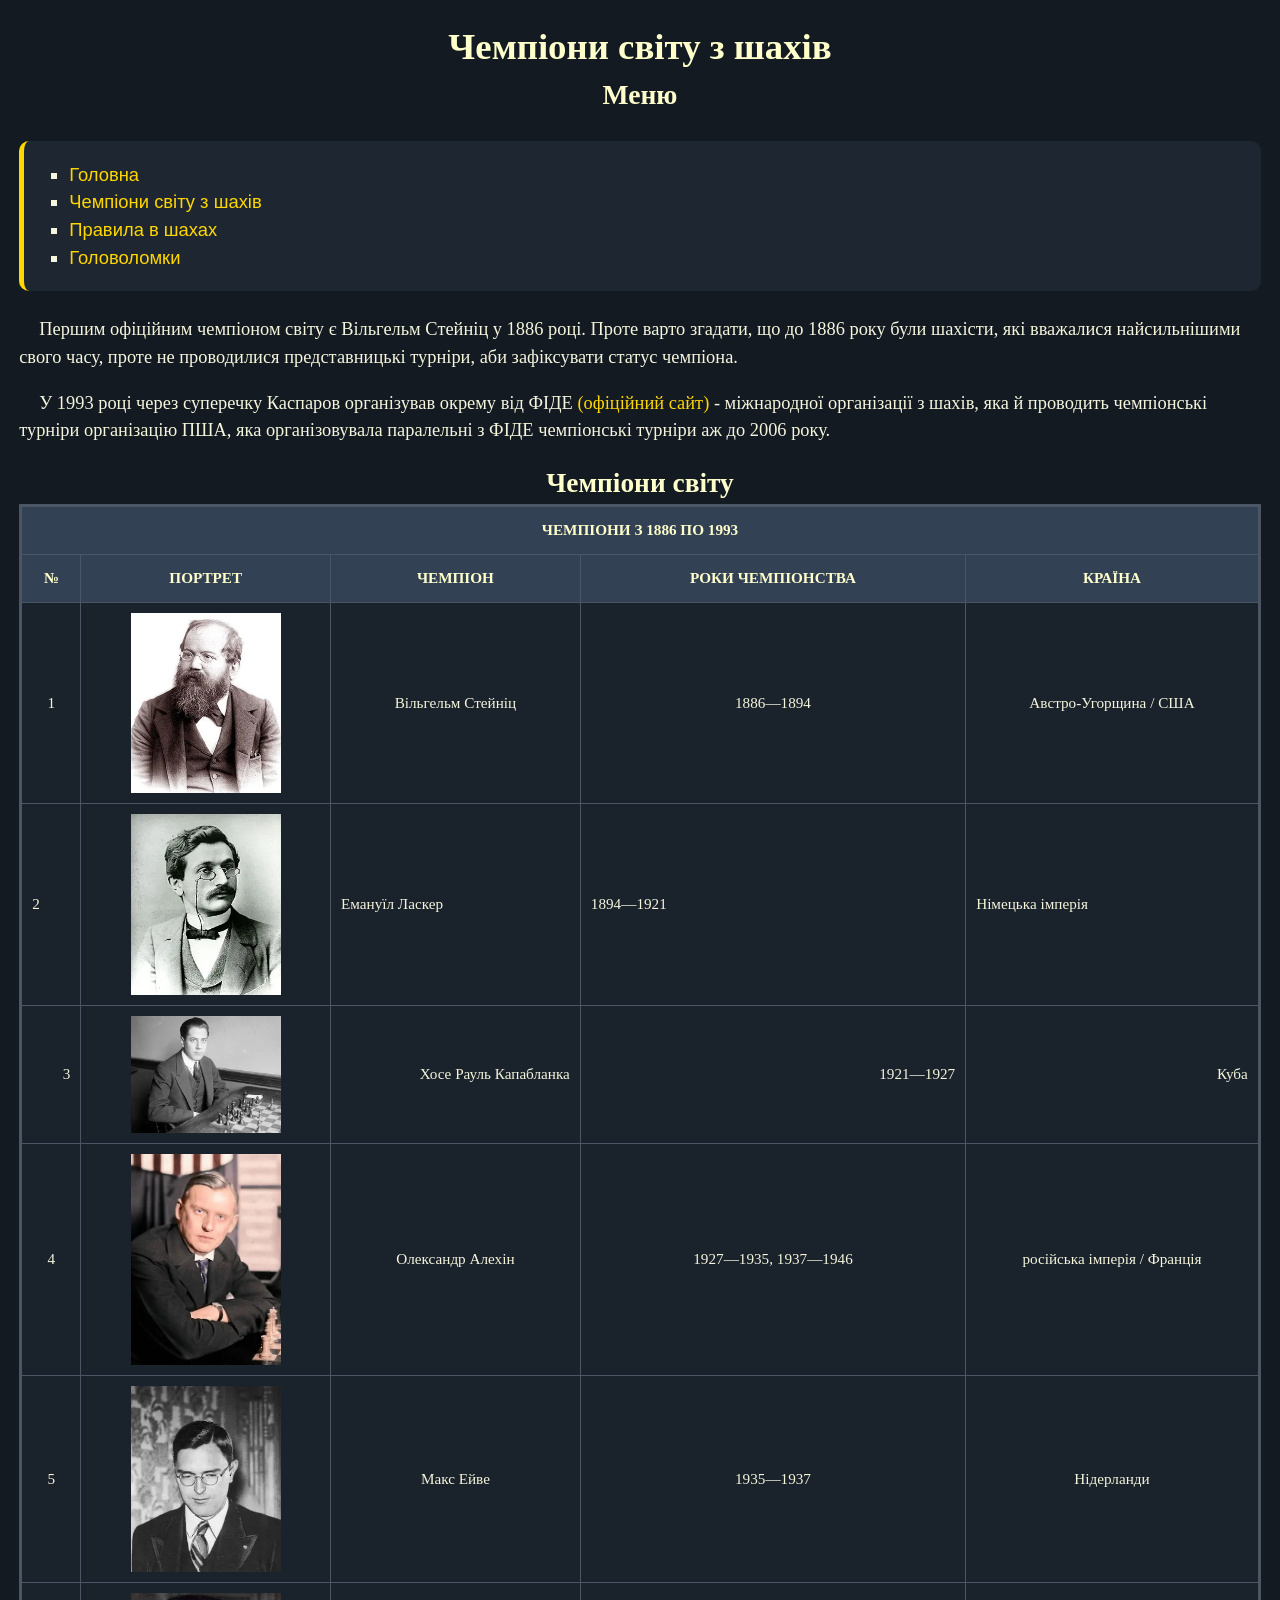
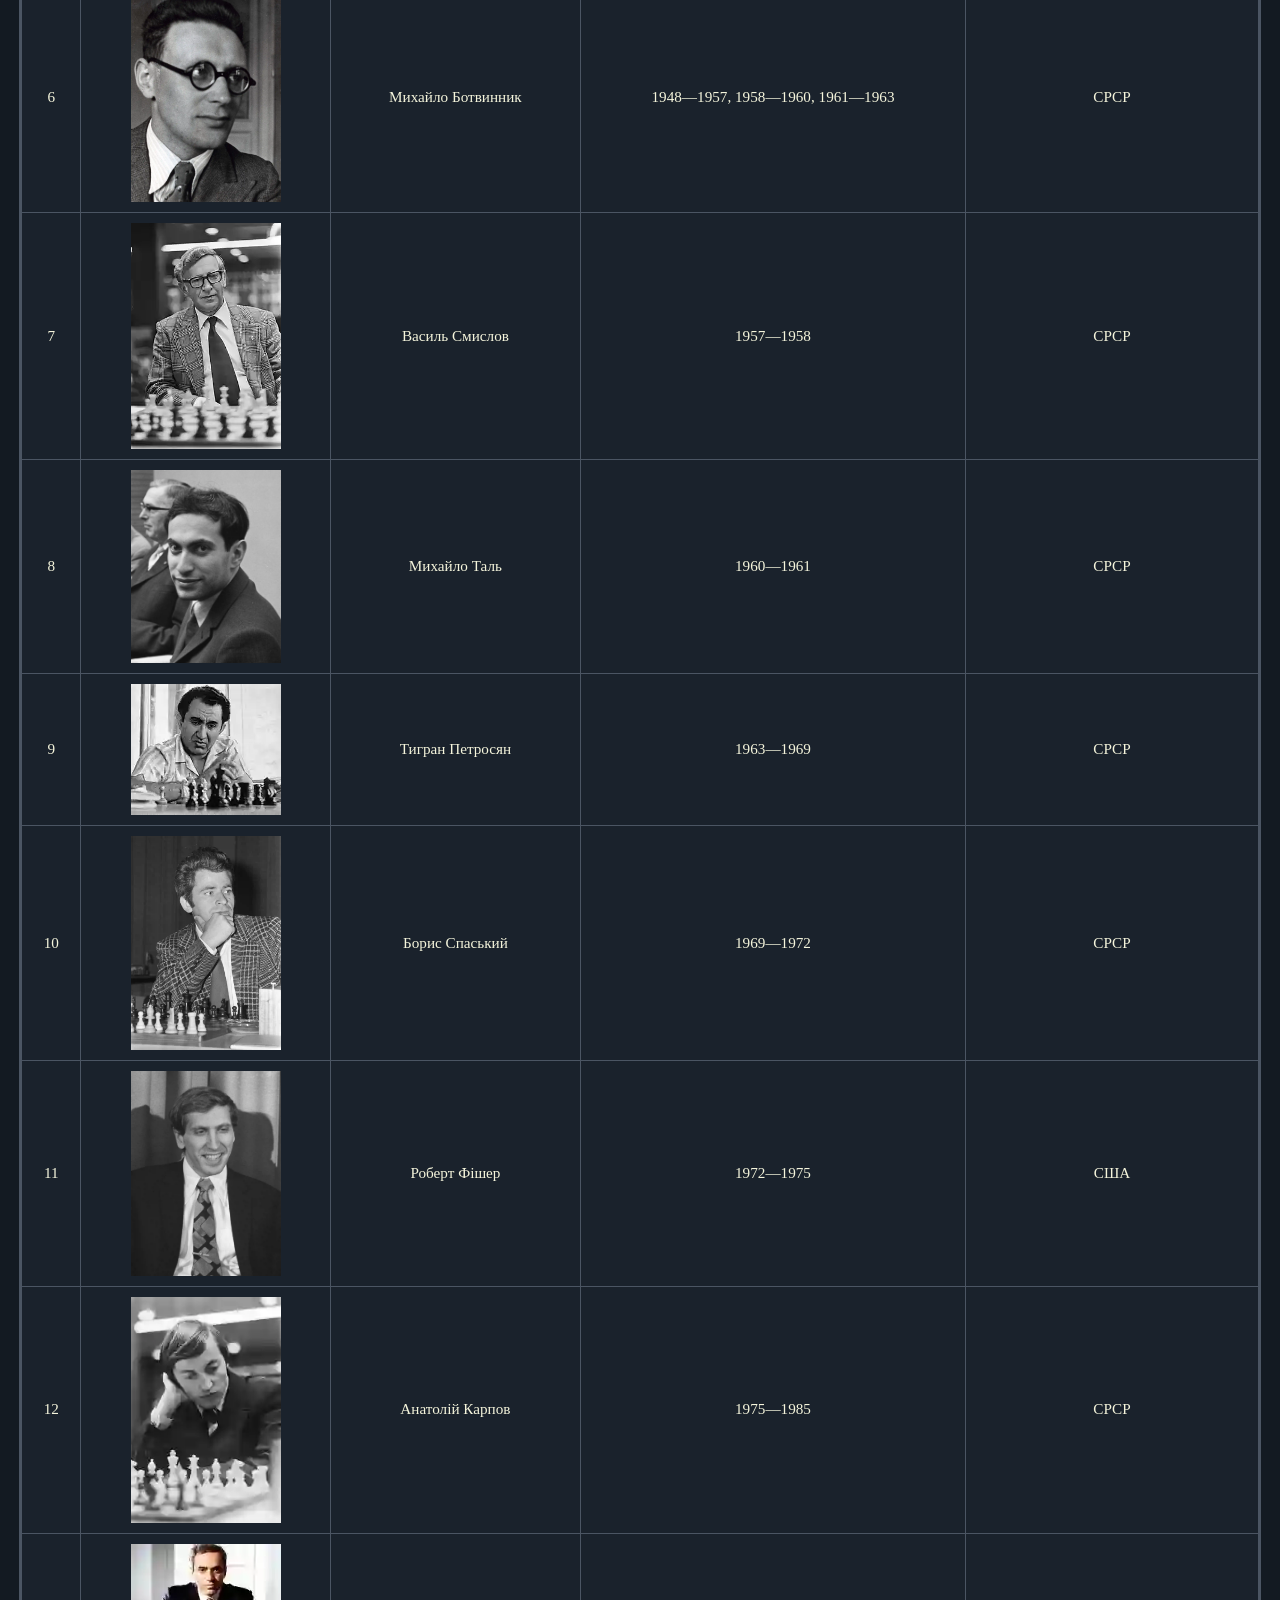
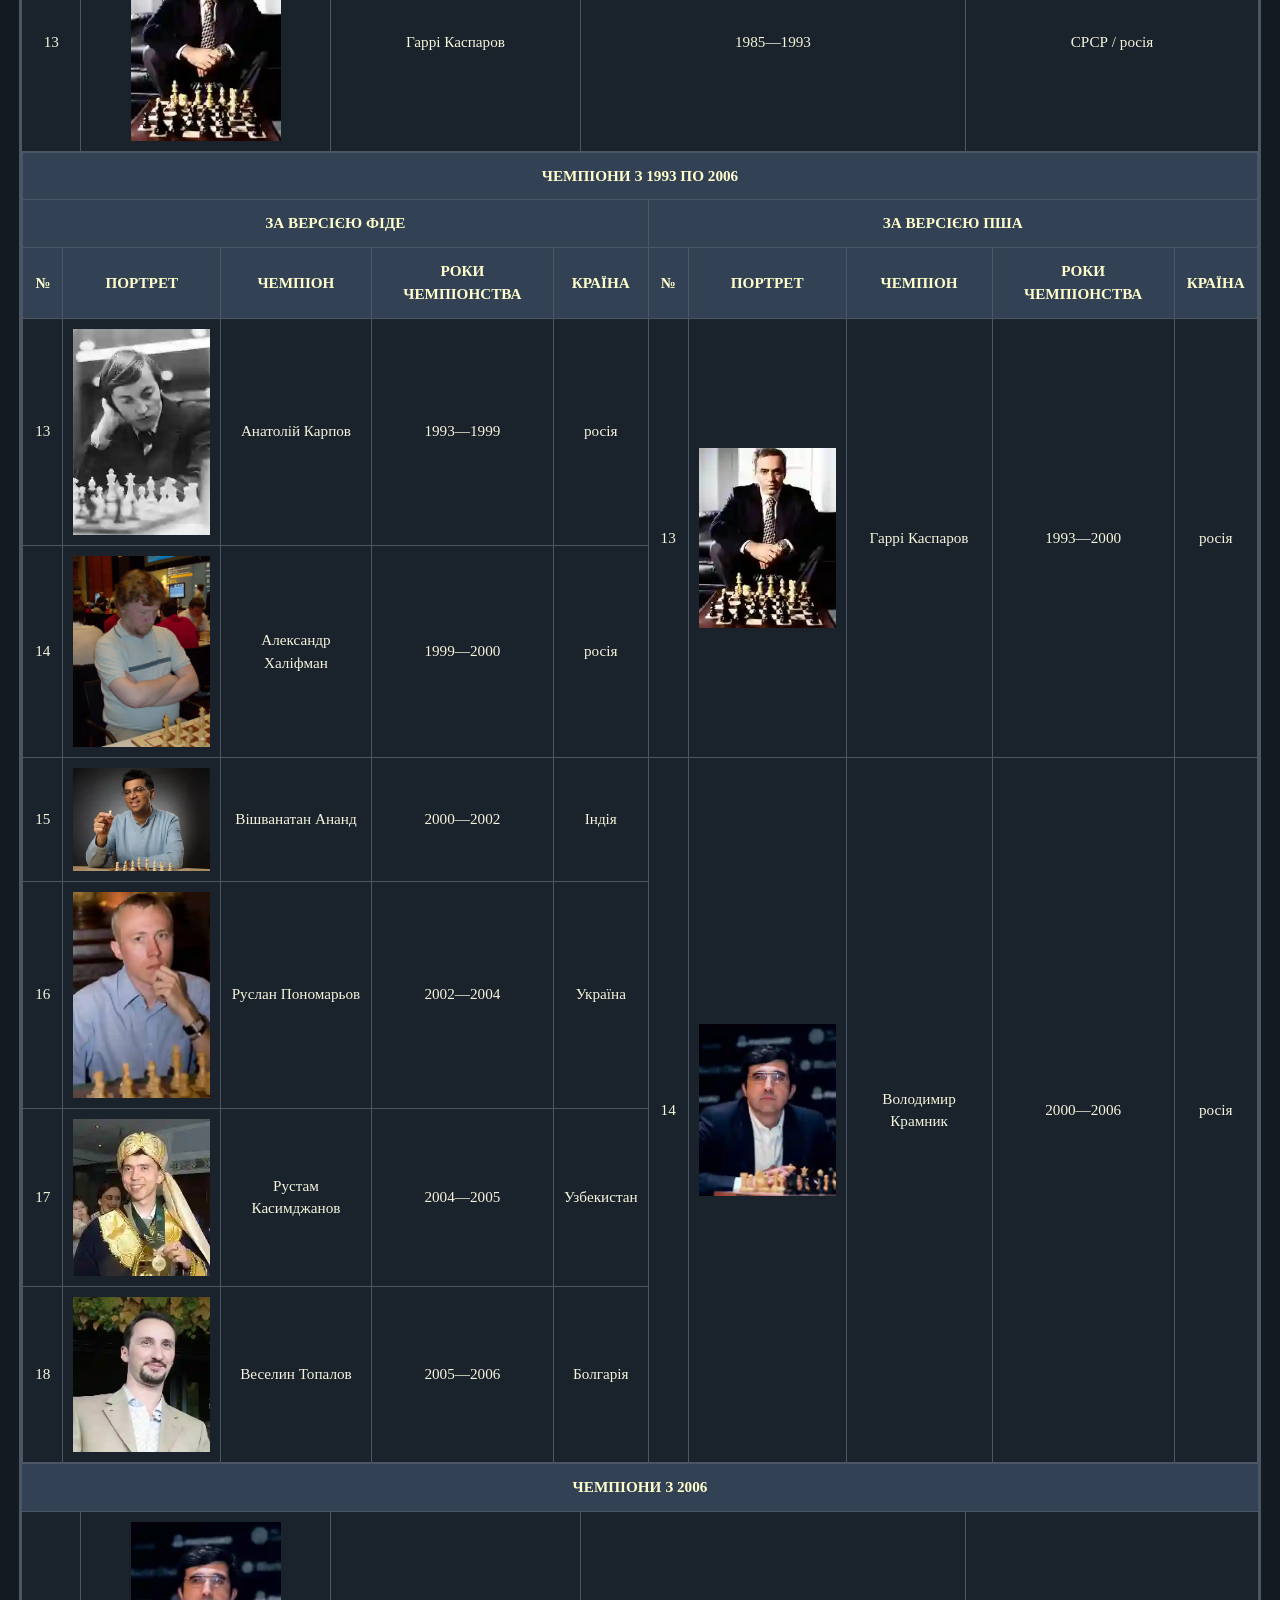
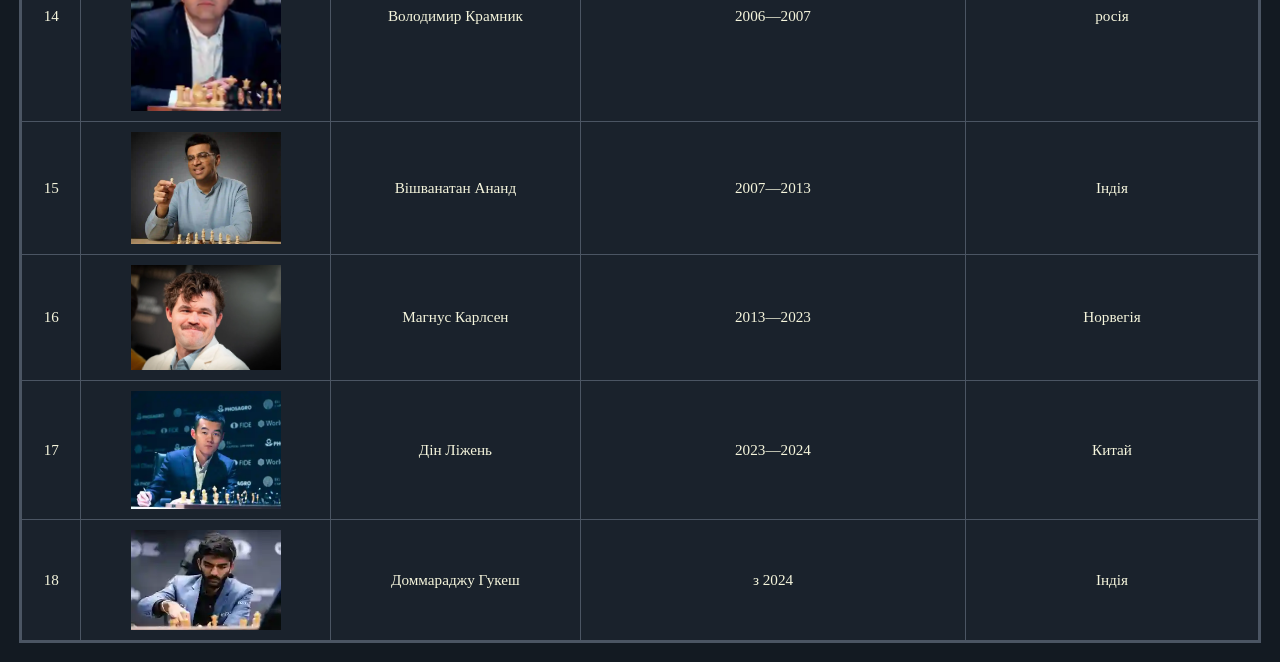
==== commit a4cf8d05: "after 3 lab" ====
--- a/chess_champions.html
+++ b/chess_champions.html
@@ -5,15 +5,11 @@
 		<meta name = "author" content = "Тодеуш Владислав">
 		<title>Взяття на проході - чемпіони світу з шахів</title>
 		<link rel = "stylesheet" type = "text/css" href = "style.css">
-		<style>
-			a {text-decoration: overline;}
-			a:link{color: #FFFFFF}
-		</style>
 	</head>
 	<body>
 		<h1>Чемпіони світу з шахів</h1>
 		<h2>Меню</h2>
-				<ul type="circle">
+				<ul>
 					<li><a href = "index.html">Головна</a></li>
 					<li><a href = "chess_champions.html">Чемпіони світу з шахів</a></li>
 					<li><a href = "chess_rules.html">Правила в шахах</a></li>
@@ -24,10 +20,10 @@
 			проте не проводилися представницькі турніри, аби зафіксувати статус чемпіона.</p>
 			<p>У 1993 році через суперечку Каспаров організував окрему від ФІДЕ <a href="https://www.fide.com/">(офіційний сайт)</a> - міжнародної організації з шахів, яка й проводить чемпіонські турніри
 			організацію ПША, яка організовувала паралельні з ФІДЕ чемпіонські турніри аж до 2006 року.</p>
-			<table bordercolor = "silver" border = "2" cellspacing="1" cellpadding="1" width=95% valign="middle">
+			<table>
 			<caption>Чемпіони світу</caption>
 			<tr>
-				<th colspan="5" bgcolor="#4b5563">Чемпіони з 1886 по 1993</th>
+				<th colspan="5">Чемпіони з 1886 по 1993</th>
 			</tr>
 			<tr>
 						<th>№</th>
--- a/style.css
+++ b/style.css
@@ -5,13 +5,14 @@
     text-decoration: none;
 }
 a:link { color: #FFD700; }
-a:visited { color: #C0C0C0 !important;}
+a:visited { color: #C0C0C0;}
 a:hover { color: #FFFFFF; }
 #quote { font-style: italic; text-align:right;}
 #broadcast {border: 0; width: 850px; height: 500px; display: block; margin: 20px auto;}
 img {display: block; margin: auto; max-width: 400px; width: 100%; height: auto; border: 0;}
-.diagram-name {text-align: center; font-family: serif; font-style: italic;}
+.diagram-name {text-align: center; font-family: serif; font-style: italic; padding-bottom: 2rem;}
 .diagram-explanation {text-align: center;}
+p {text-indent: 20px;}
 
 table {
     width: 100%; border-collapse: collapse; margin:0 auto; background-color: #1a222c;
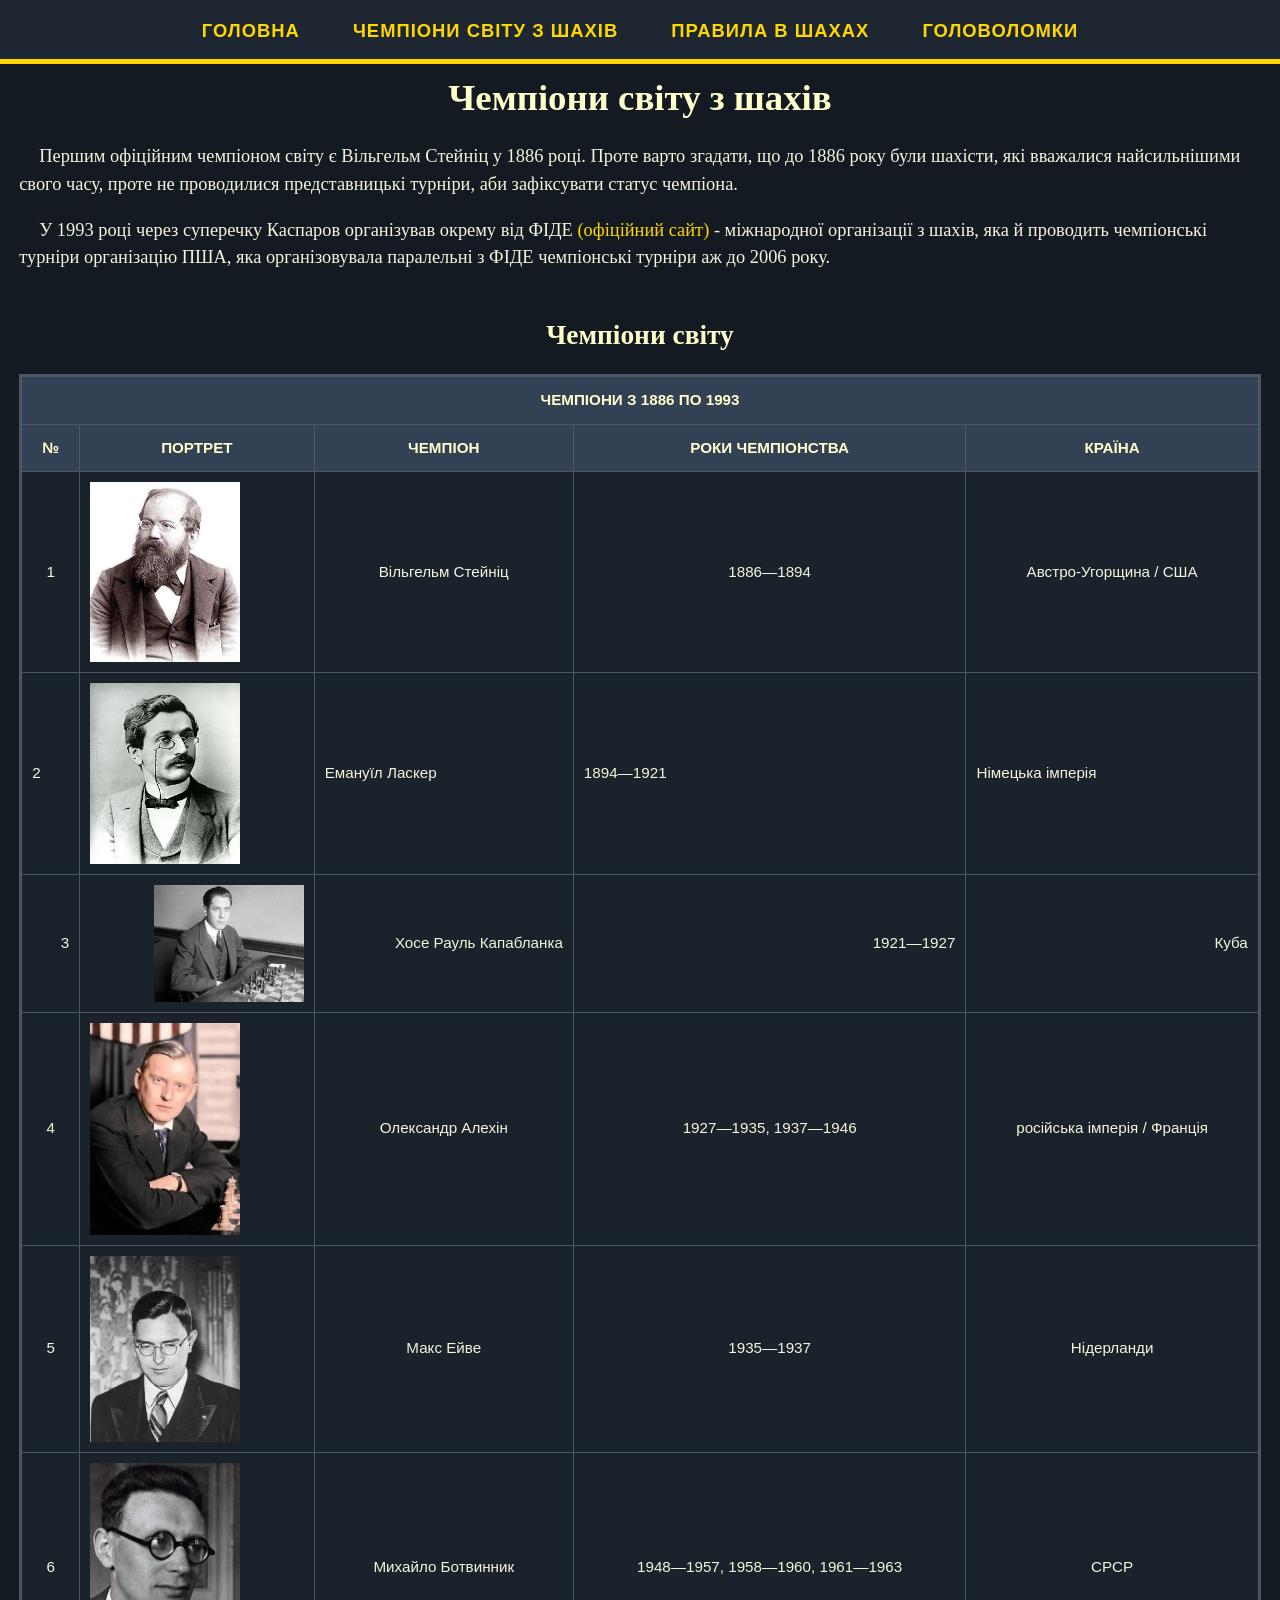
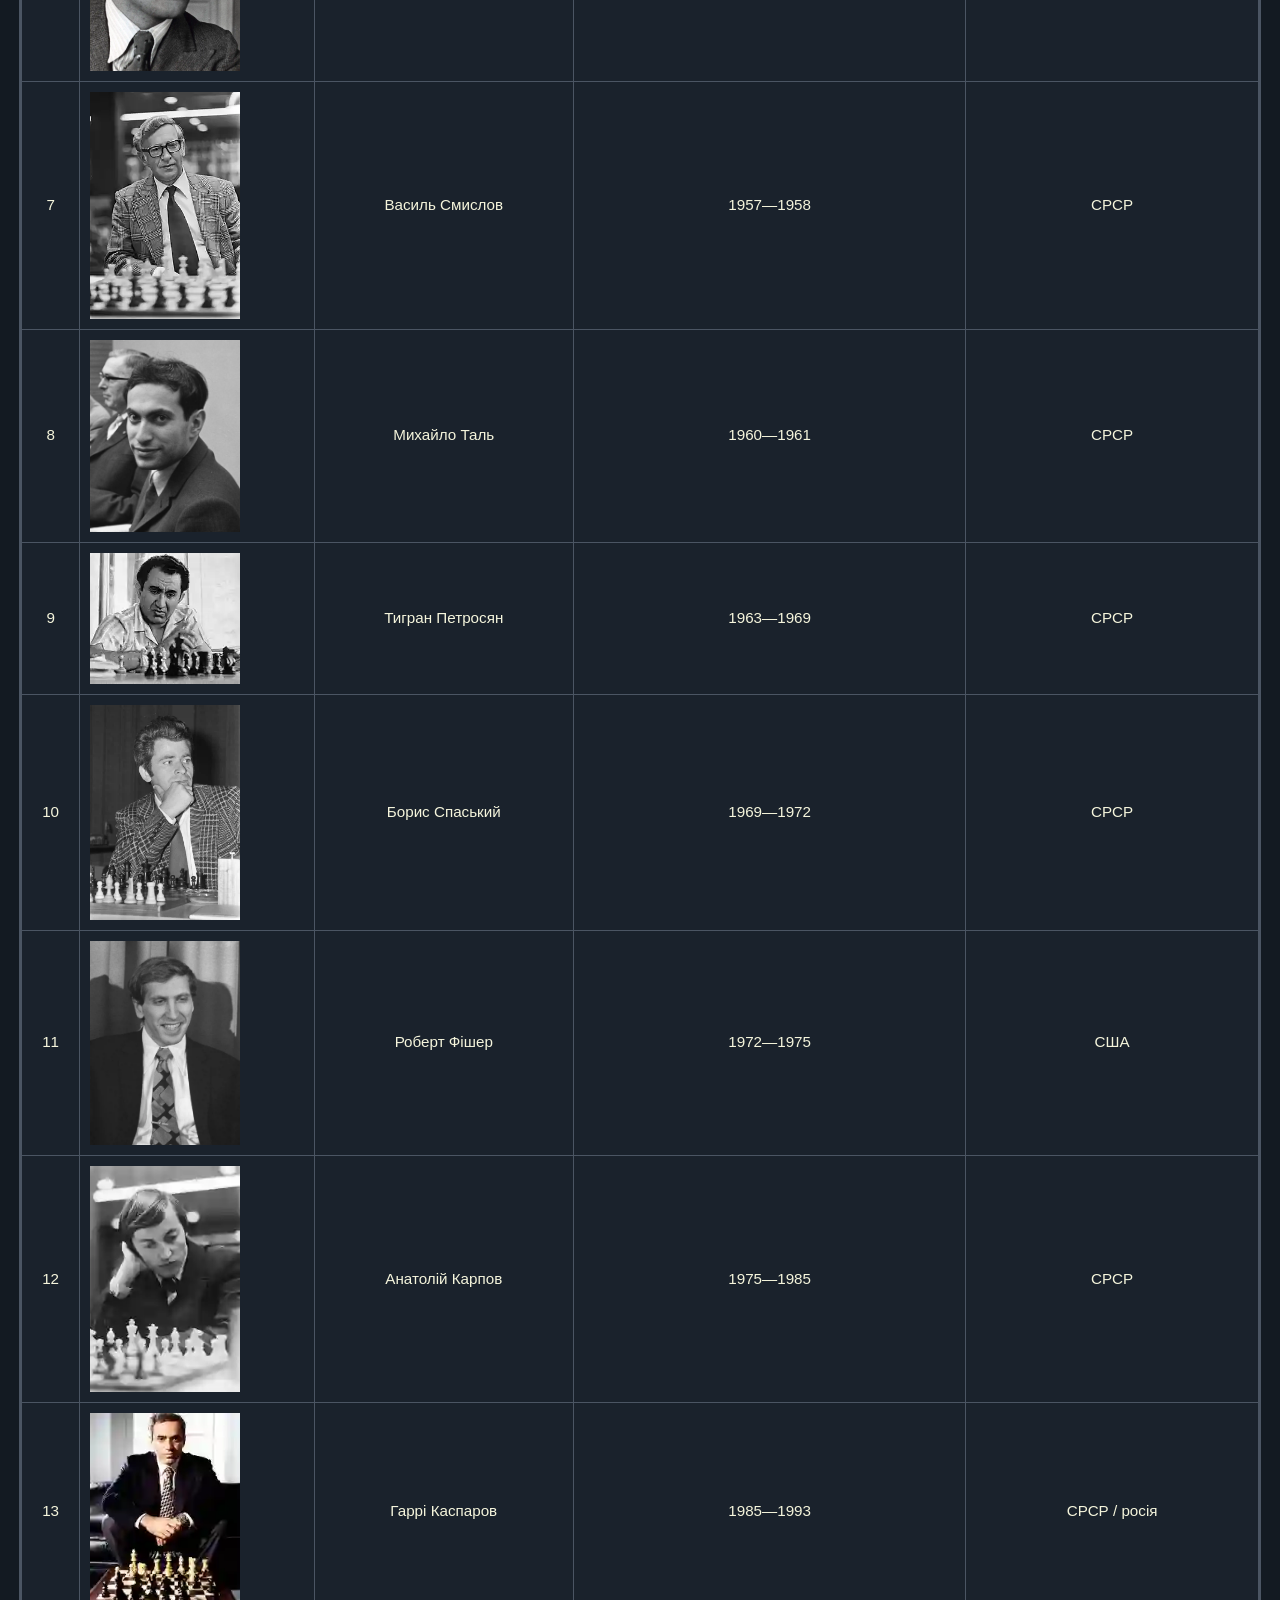
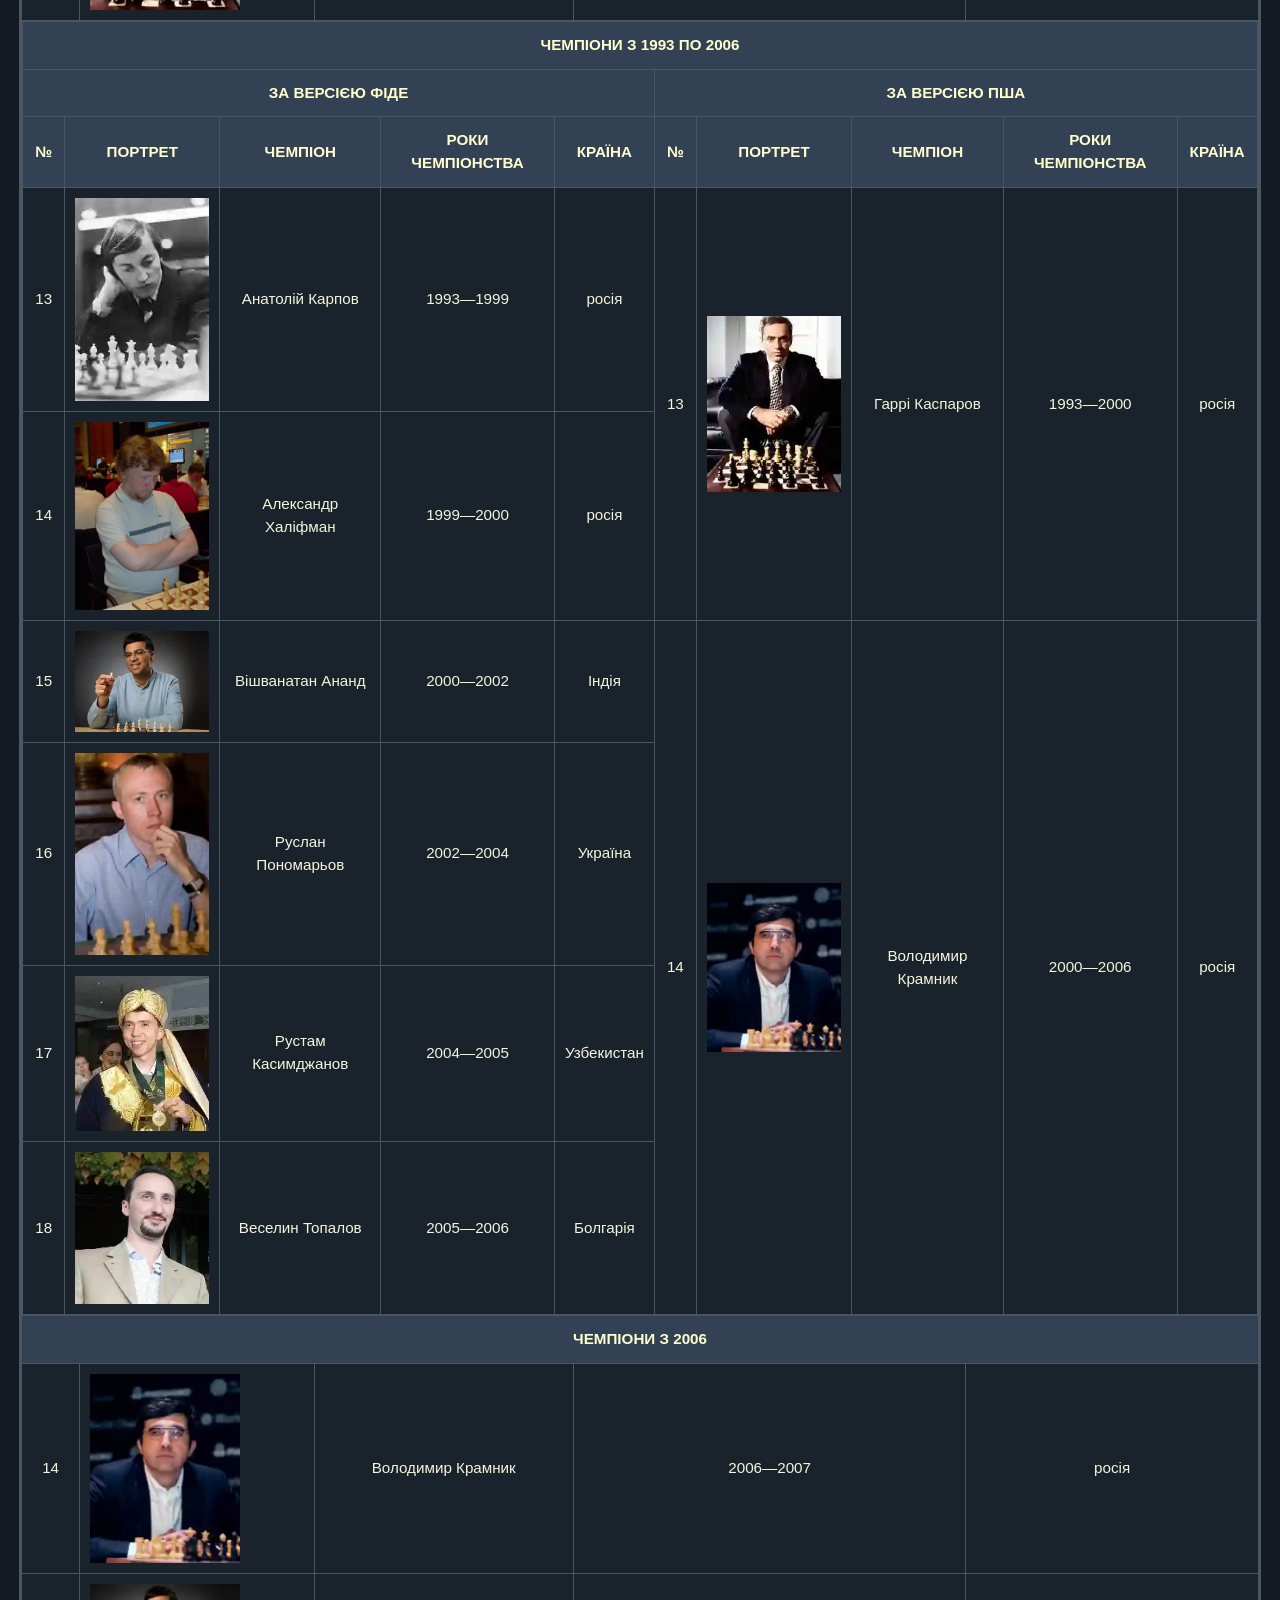
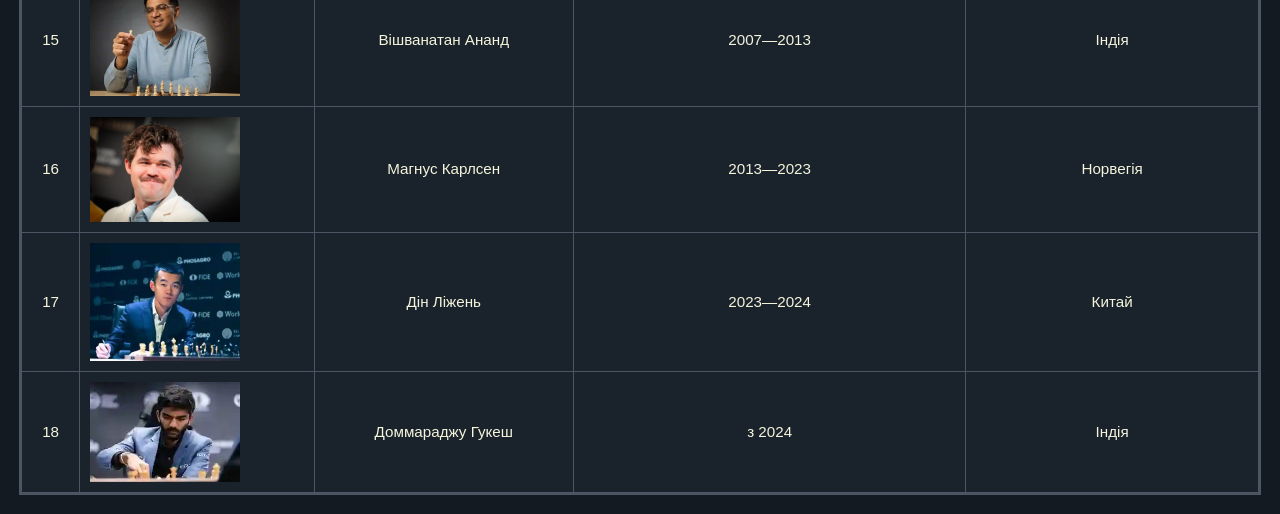
==== commit ba5f1b99: "5lab" ====
--- a/chess_champions.html
+++ b/chess_champions.html
@@ -8,13 +8,12 @@
 	</head>
 	<body>
 		<h1>Чемпіони світу з шахів</h1>
-		<h2>Меню</h2>
-				<ul>
-					<li><a href = "index.html">Головна</a></li>
-					<li><a href = "chess_champions.html">Чемпіони світу з шахів</a></li>
-					<li><a href = "chess_rules.html">Правила в шахах</a></li>
-					<li><a href = "chess_tactics.html">Головоломки</a></li>
-				</ul>
+		<ul class="nav">
+			<li><a href = "index.html">Головна</a></li>
+			<li><a href = "chess_champions.html">Чемпіони світу з шахів</a></li>
+			<li><a href = "chess_rules.html">Правила в шахах</a></li>
+			<li><a href = "chess_tactics.html">Головоломки</a></li>
+		</ul>
 			<p>Першим офіційним чемпіоном світу є <a name=steinitz>Вільгельм Стейніц</a> у 1886 році. 
 			Проте варто згадати, що до 1886 року були шахісти, які вважалися найсильнішими свого часу, 
 			проте не проводилися представницькі турніри, аби зафіксувати статус чемпіона.</p>
--- a/style.css
+++ b/style.css
@@ -1,41 +1,176 @@
-body {background-color: #131A22; font-size: 1.15rem; color: #F5F5DC; font-family: Georgia; line-height: 1.5; padding: 1.2rem; margin: 0}
-h1, h2, caption{font-size: 200%; color: #FFC; font-family: serif; margin:0; text-align: center;}
-h2{font-size: 150%;}
-a {
-    text-decoration: none;
+body {
+    background-color: #131A22;
+    font-family: Georgia, serif;
+    font-size: 1.15rem;
+    color: #F5F5DC;
+    line-height: 1.5;
+    padding: 1.2rem;
+    margin: 0;
+	padding-top: 3rem;
 }
-a:link { color: #FFD700; }
-a:visited { color: #C0C0C0;}
-a:hover { color: #FFFFFF; }
-#quote { font-style: italic; text-align:right;}
-#broadcast {border: 0; width: 850px; height: 500px; display: block; margin: 20px auto;}
-img {display: block; margin: auto; max-width: 400px; width: 100%; height: auto; border: 0;}
-.diagram-name {text-align: center; font-family: serif; font-style: italic; padding-bottom: 2rem;}
-.diagram-explanation {text-align: center;}
-p {text-indent: 20px;}
+
+img {
+    display: block;
+    margin: 0;
+    max-width: 400px;
+    width: 100%;
+    height: auto;
+}
+
+p {
+    text-indent: 20px;
+}
+
+#broadcast {
+    display: block;
+    width: 850px;
+    height: 500px;
+    margin: 20px auto;
+    border: 0;
+}
+
+
+h1, h2, caption {
+    font-family: serif;
+    color: #FFC;
+    text-align: center;
+    line-height: 1;
+    margin: 0;
+    padding-top: 2rem;
+    padding-bottom: 0.5rem;
+}
+
+h1 { font-size: 200%; }
+h2 { font-size: 150%; }
+
+#quote {font-style: italic; position: relative; left: 1rem; border-left: 3px solid #FFD700; margin: 1rem 0;}
+
+
+a { text-decoration: none; }
+
+a:link    { color: #FFD700; }
+a:visited { color: #B8860B; }
+a:hover   { color: #FFFACD; text-decoration: underline; }
+a:active  { color: #FFA500; }
+
+
+ul, ol, dl {
+    font-family: sans-serif;
+    color: #F5F5DC;
+    background-color: #1e2731;
+    margin: 25px 0;
+    padding: 20px 45px;
+    border-left: 5px solid #FFD700;
+    border-radius: 10px;
+}
+
+ul { list-style-type: square; }
+ol { list-style-type: lower-alpha; }
+
+
+ul a {
+    font-weight: bold;
+    text-transform: uppercase;
+    letter-spacing: 1px;
+}
+
+ol > li > b {
+    color: #FFD700;
+    font-size: 1.2rem;
+}
+ol > li:first-child {
+    text-transform: uppercase;
+}
+
+dt {
+    font-family: Georgia, serif;
+    font-weight: bold;
+    color: #FFD700;
+}
+
+dd {
+    font-style: italic;
+    padding: 5px 0;
+    border-bottom: 1px solid #4b5563;
+}
 
 table {
-    width: 100%; border-collapse: collapse; margin:0 auto; background-color: #1a222c;
-	font-family: Verdana; font-size: 0.95rem; text-align: center; border: 3px solid #4b5563;	
-}
-caption {font-size: 180%; font-weight: bold;}
-th {
-    background-color: #334155; color: #FFC; border: 1px solid #4b5563;
-	text-transform: uppercase; padding: 12px;
+    width: 100%;
+    margin: 0 auto;
+    border-collapse: collapse;
+    background-color: #1a222c;
+    font-family: Verdana, sans-serif;
+    font-size: 0.95rem;
+    text-align: center;
+    border: 3px solid #4b5563;
 }
 
-td {color: #F5F5DC; border: 1px solid #4b5563; padding: 10px; vertical-align: middle;}
-.table-picture {max-width: 150px; width: 100%}
-#small-table {width: 100%; max-width: 400px;}
-#embedded-table {width: 100%; border: 0; margin: 0;}
-#embedded-cell {padding: 0;}
+caption {
+    font-size: 180%;
+    font-weight: bold;
+    padding-bottom: 1.5rem;
+}
 
-ul, ol, dl {
-    font-family: sans-serif; color: #F5F5DC; background-color: #1e2731;
-    margin: 25px 0; padding: 20px 45px;
-    border-left: 5px solid #FFD700; border-radius: 10px;
+th {
+    background-color: #334155;
+    color: #FFC;
+    padding: 12px;
+    text-transform: uppercase;
+    border: 1px solid #4b5563;
 }
-ul { list-style-type: square; }
-ol { list-style-type: lower-alpha; }
-dt { font-family: Georgia; font-weight: bold; color: #FFD700;}
-dd { font-style: italic; padding: 5px 0; border-bottom: 1px solid #4b5563;}+
+td {
+    color: #F5F5DC;
+    padding: 10px;
+    vertical-align: middle;
+    border: 1px solid #4b5563;
+}
+
+
+#small-table    { width: 100%; max-width: 400px; }
+#embedded-table { width: 100%; border: 0; margin: 0; }
+#embedded-cell  { padding: 0; }
+.table-picture  { width: 100%; max-width: 150px; }
+
+.diagram-explanation {
+    text-align: center;
+}
+
+
+a + p {
+    font-family: serif;
+    font-style: italic;
+    text-align: center;
+    margin-top: 0;
+    padding-top: 0.1rem;
+    padding-bottom: 2rem;
+}
+
+
+p + a {
+    display: block;
+    margin: 2rem auto 0;
+    max-width: 400px;
+    width: 100%;
+    height: auto;
+    border: 0;
+}
+#start-position{float:left; margin-top: 4rem; margin-left: 2rem;}
+#start-position-text{float:right; margin-right: 2rem;}
+.clearfix::after {content: ""; display: block;clear:both;}
+#pawn::before {content: "♙";}
+#knight::before {content: "♘";}
+#bishop::before {content: "♗";}
+#rook::before {content: "♖";}
+#queen::before {content: "♕";}
+#king::before {content: "♔";}
+#castling::before {content: "♖";}
+#castling::after {content: "♔";}
+.nav {position: fixed; top: 0; left: 0; width: 100%; box-sizing: border-box; background-color: #1e2731; border-bottom: 5px solid #FFD700;
+ padding: 1rem; margin: 0; list-style-type: none; text-align: center; border-left: none; border-radius: 0; height: 4rem;}
+.nav li { display: inline-block; margin: 0 1.5rem; vertical-align: middle;}
+.label {font-weight: bold; text-transform: uppercase;}
+
+.video-wrapper {position: relative; display: inline-block;}
+.live-indicator {position: absolute; top: 2rem; right: 4rem; background-color: #e74c3c; padding: 3px 10px; font-size: 10px; 
+		font-weight: bold;border-radius: 4px;}
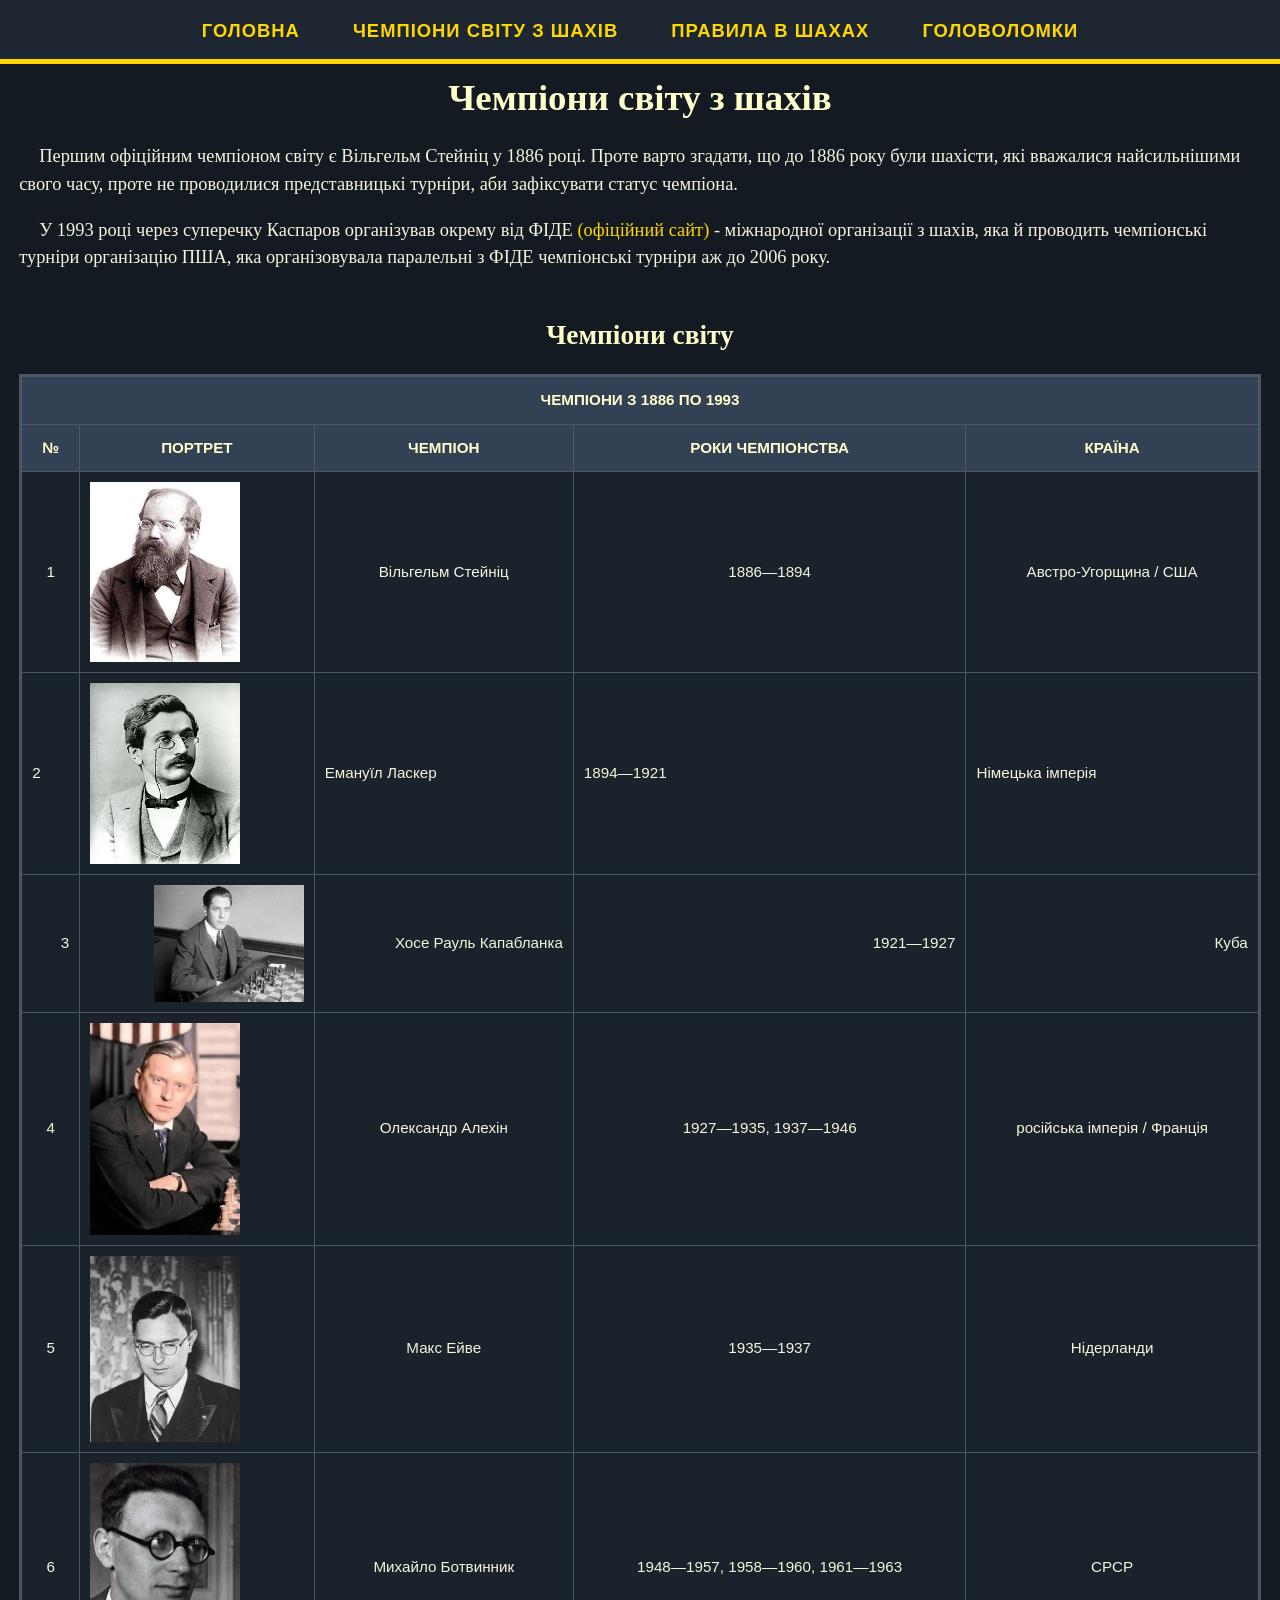
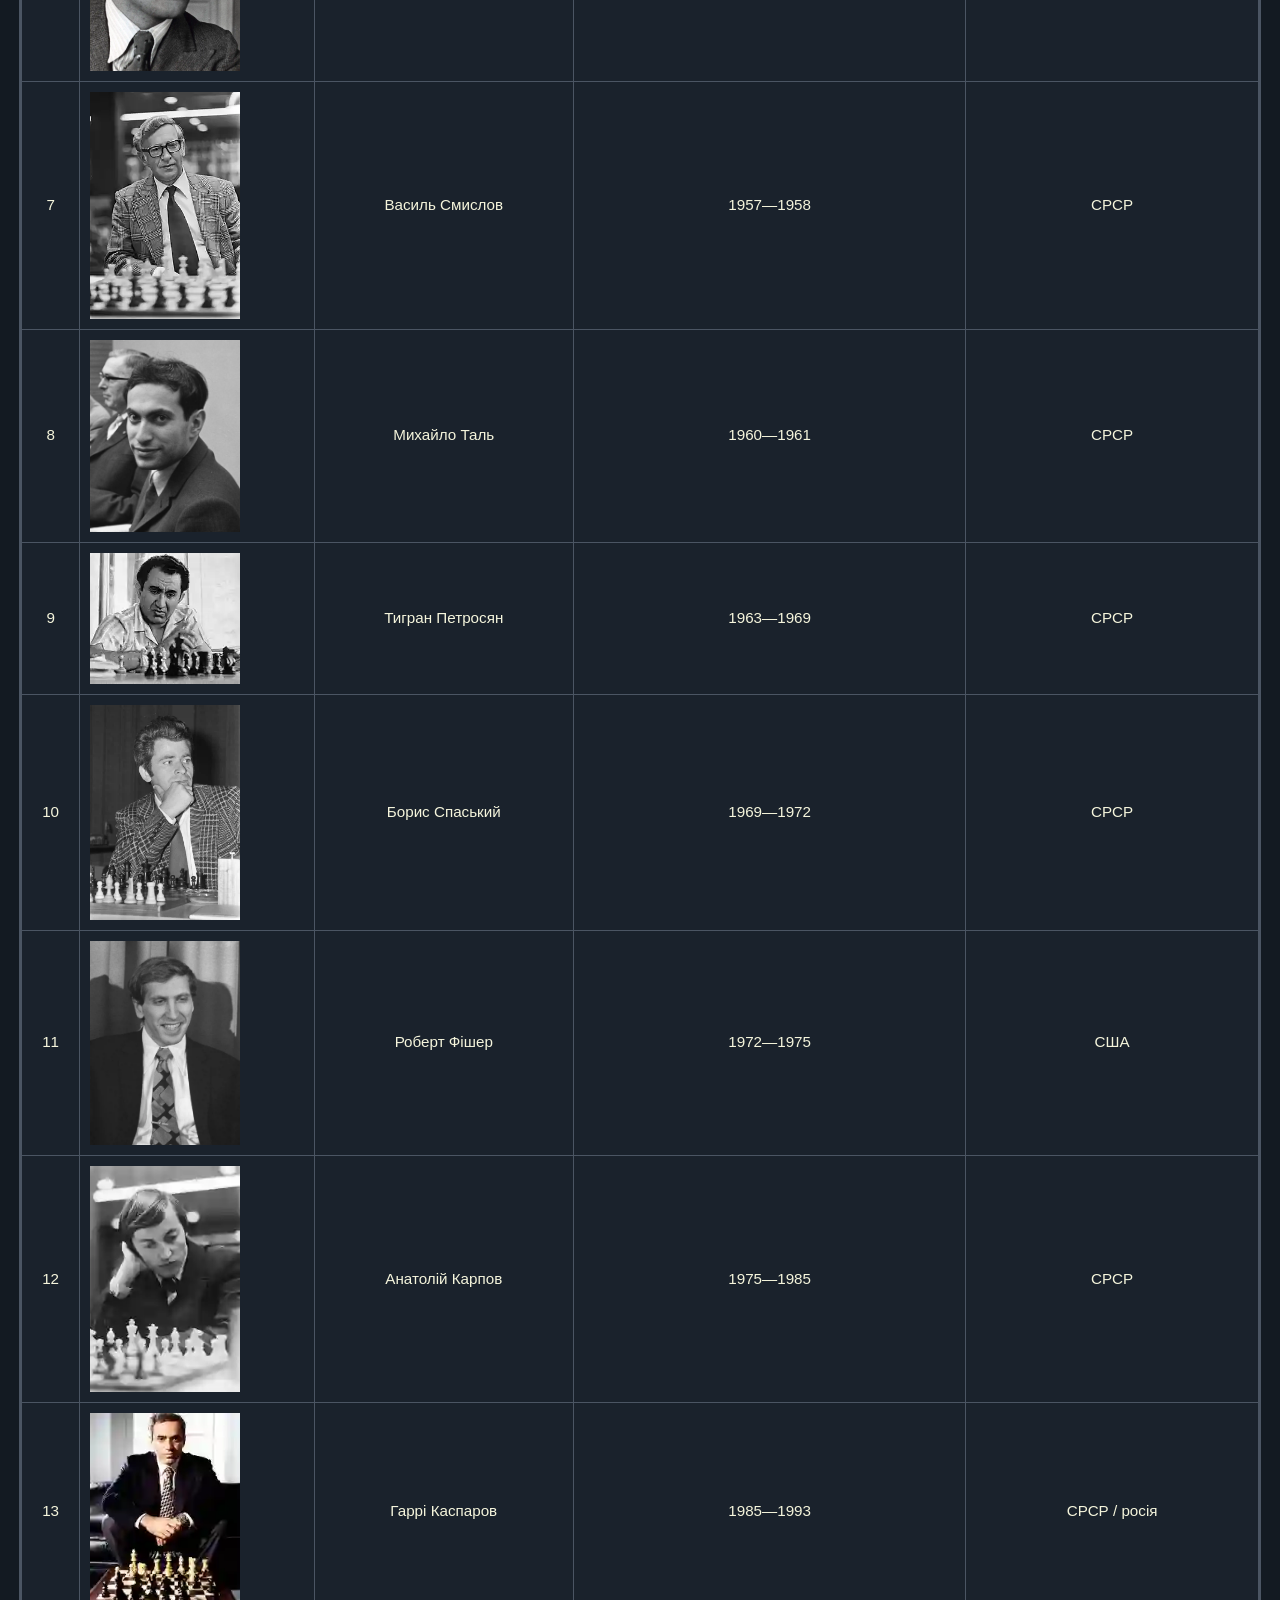
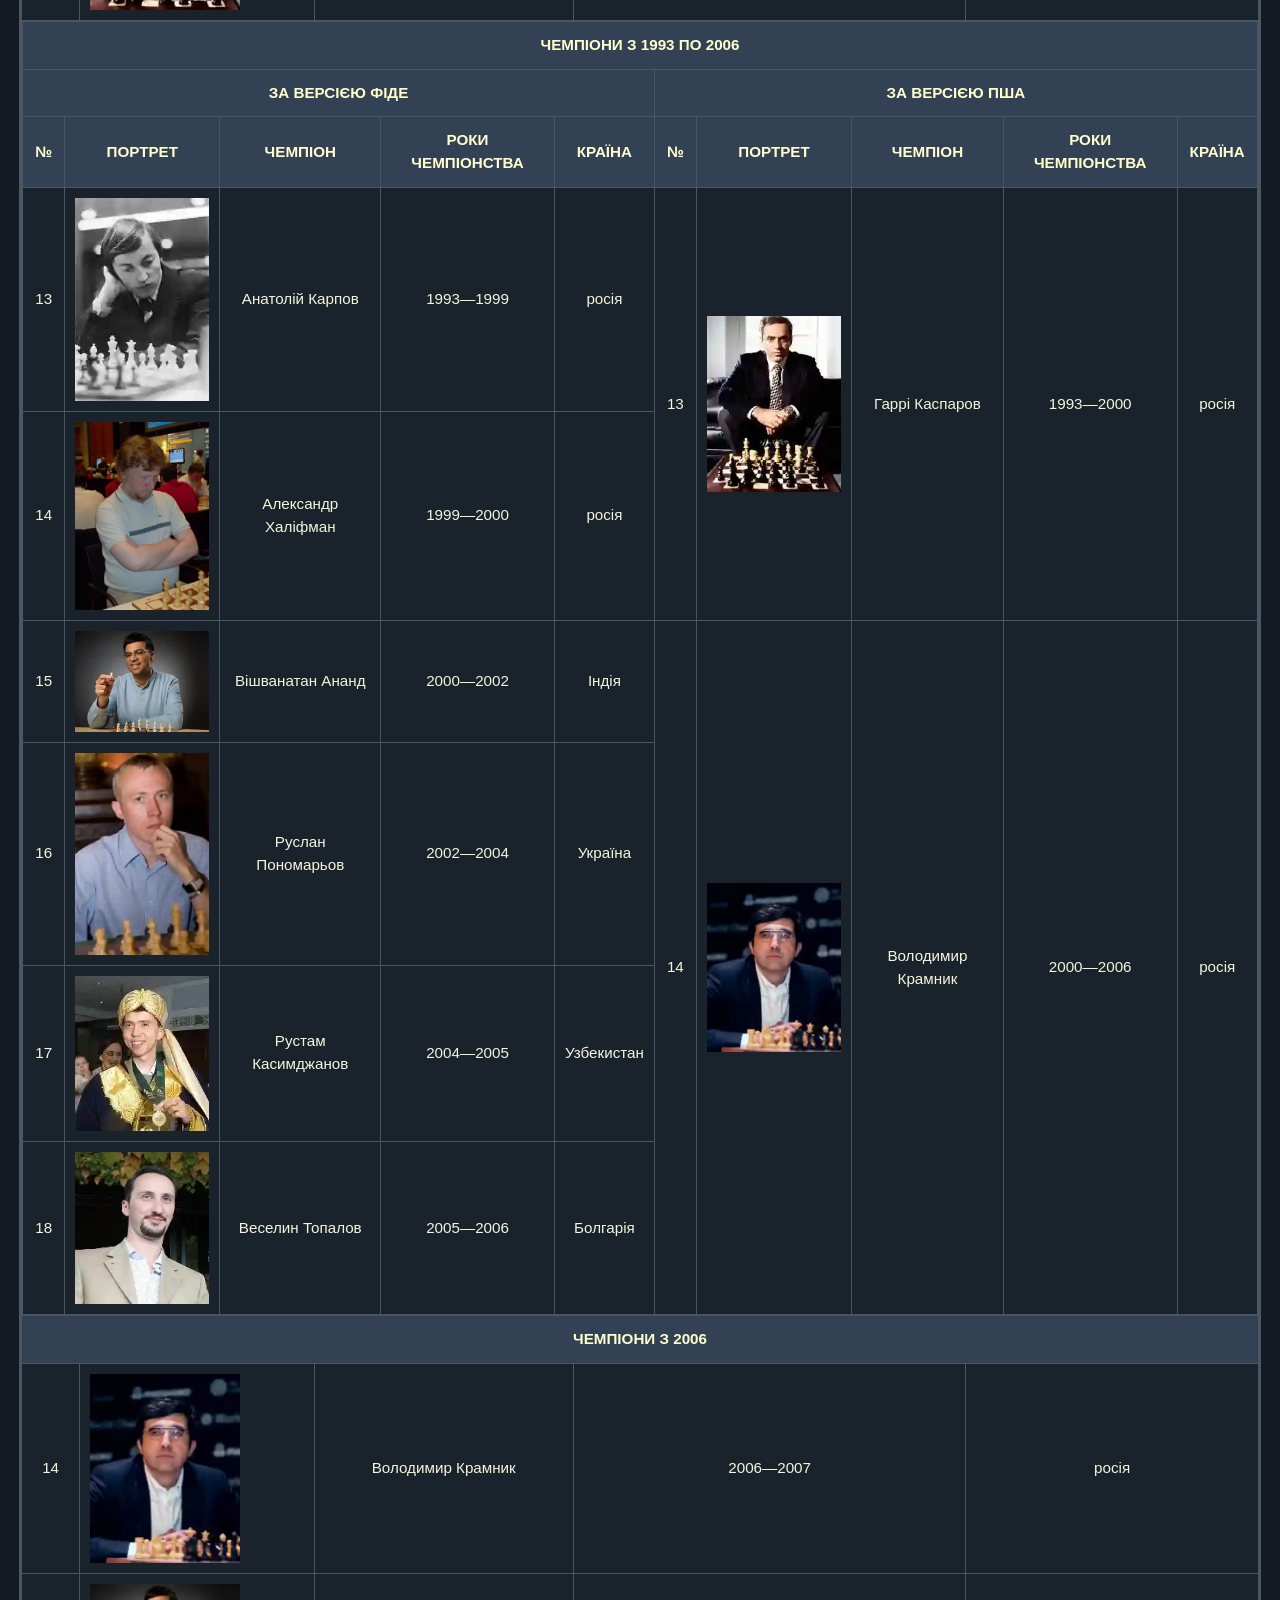
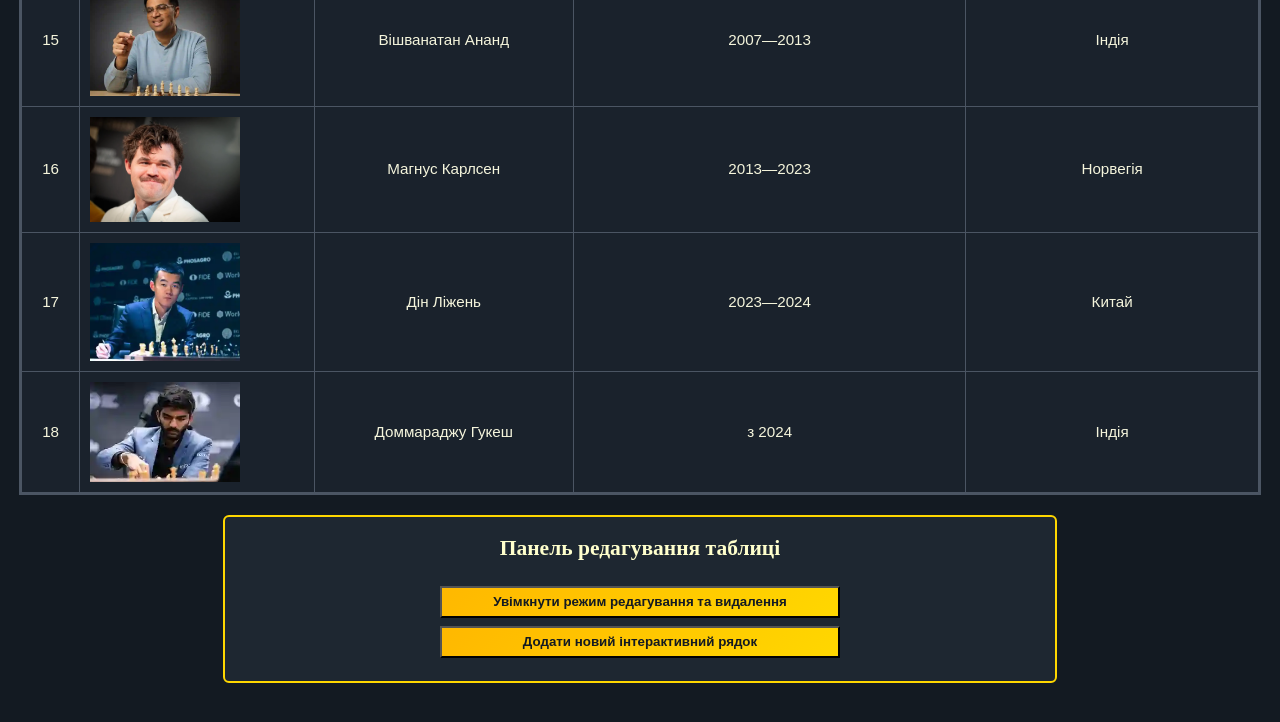
==== commit bc498414: "6_lab" ====
--- a/chess_champions.html
+++ b/chess_champions.html
@@ -19,7 +19,7 @@
 			проте не проводилися представницькі турніри, аби зафіксувати статус чемпіона.</p>
 			<p>У 1993 році через суперечку Каспаров організував окрему від ФІДЕ <a href="https://www.fide.com/">(офіційний сайт)</a> - міжнародної організації з шахів, яка й проводить чемпіонські турніри
 			організацію ПША, яка організовувала паралельні з ФІДЕ чемпіонські турніри аж до 2006 року.</p>
-			<table>
+			<table id="main-champions-table">
 			<caption>Чемпіони світу</caption>
 			<tr>
 				<th colspan="5">Чемпіони з 1886 по 1993</th>
@@ -245,5 +245,17 @@
 				<td>Індія</td>
 			</tr>
 			</table>
+			<div id="table-editor-control">
+				<h3>Панель редагування таблиці</h3>
+				
+				<button type="button" onclick="makeTableEditable()">
+					Увімкнути режим редагування та видалення
+				</button>
+				
+				<button type="button" onclick="insertInteractiveRow()">
+					Додати новий інтерактивний рядок
+				</button>
+			</div>
+			<script src="script.js"></script>
 	</body>
 </html>
--- a/style.css
+++ b/style.css
@@ -173,4 +173,30 @@
 
 .video-wrapper {position: relative; display: inline-block;}
 .live-indicator {position: absolute; top: 2rem; right: 4rem; background-color: #e74c3c; padding: 3px 10px; font-size: 10px; 
-		font-weight: bold;border-radius: 4px;}+		font-weight: bold;border-radius: 4px;}
+button {color: #131A22; height: 2rem; width: auto; background: linear-gradient(135deg, #FFB800, #FFD700);}
+
+
+#table-editor-control{
+    display: flex;
+    flex-direction: column;
+    align-items: center;
+    margin: 20px auto; 
+    max-width: 800px; 
+    text-align: center; 
+    padding: 15px; 
+    background-color: #1e2731; 
+    border: 2px solid #FFD700; 
+    border-radius: 6px;
+}
+#table-editor-control button{
+    width: 400px;
+    margin-bottom: 8px;
+    background: linear-gradient(135deg, #FFB800, #FFD700); 
+    font-weight: bold; 
+    padding: 5px 15px; 
+    cursor: pointer;
+}
+#table-editor-control h3{
+    color: #FFC; margin-top: 0;
+}
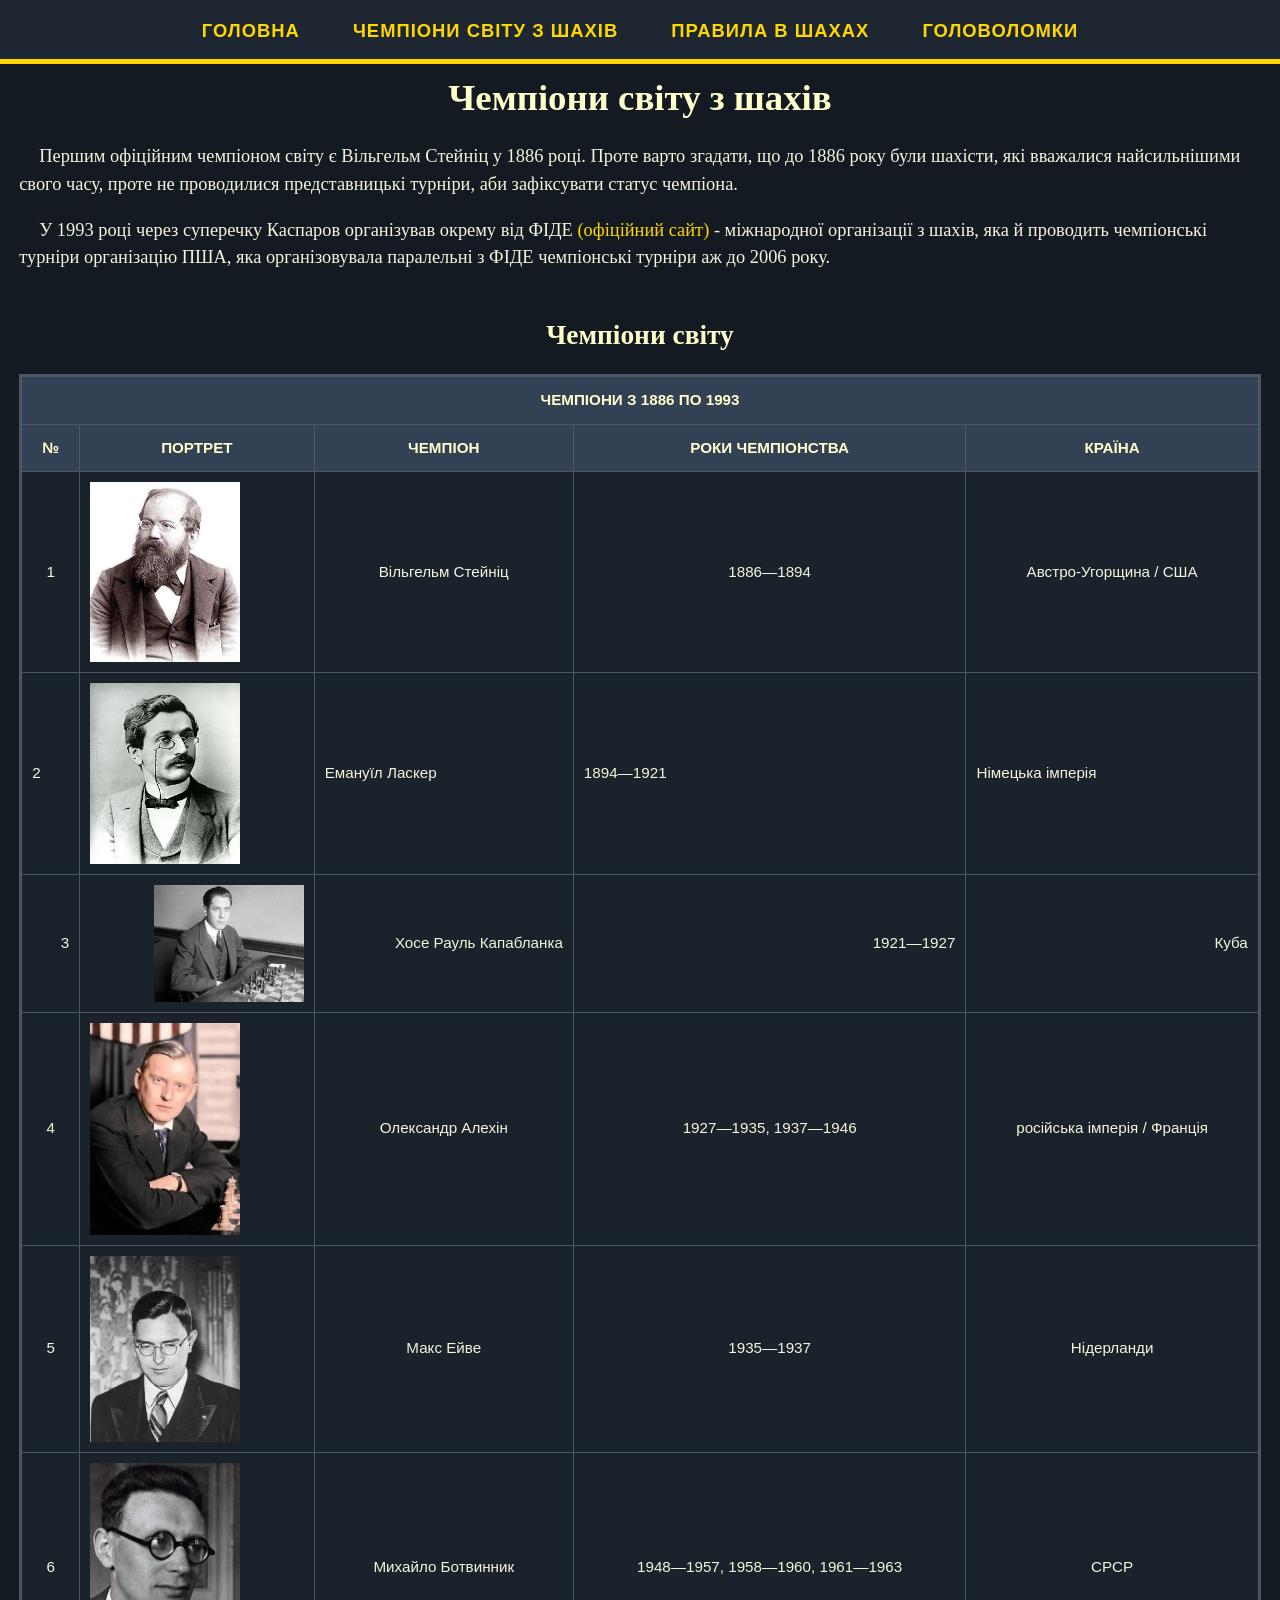
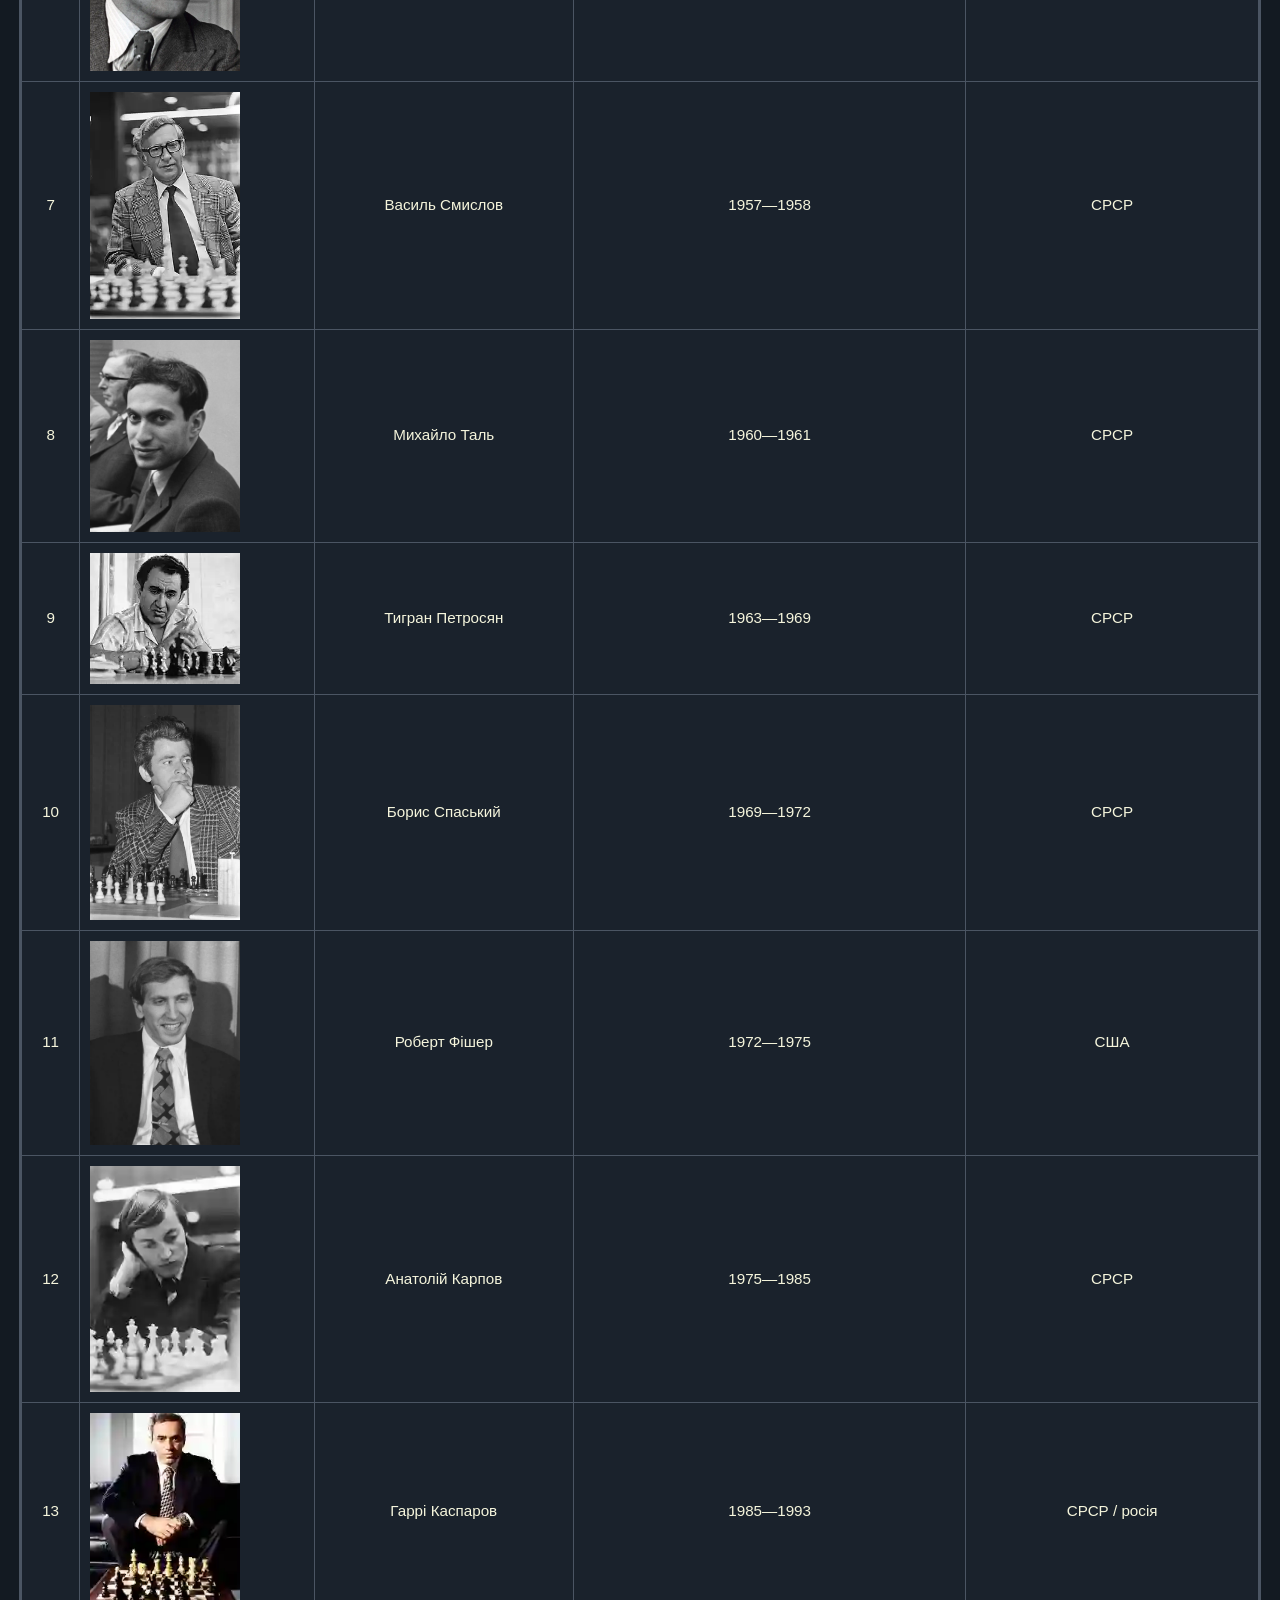
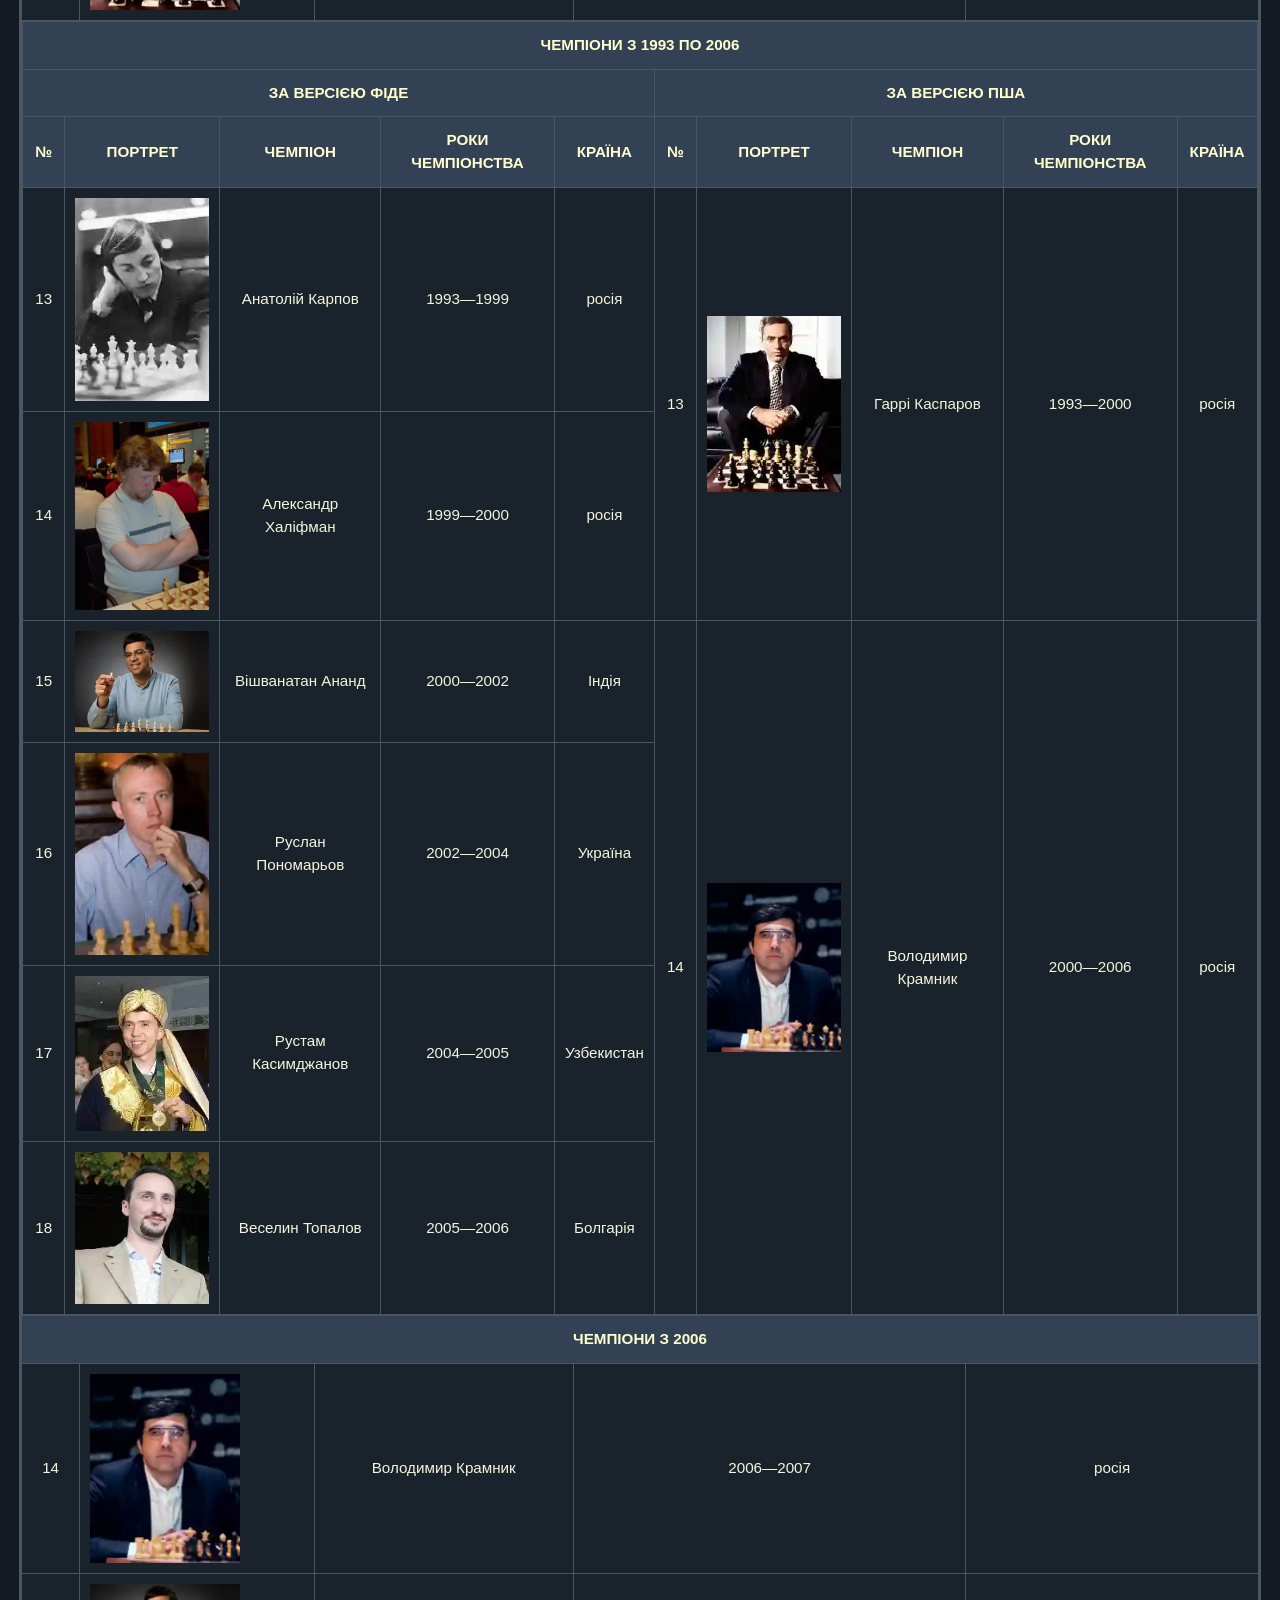
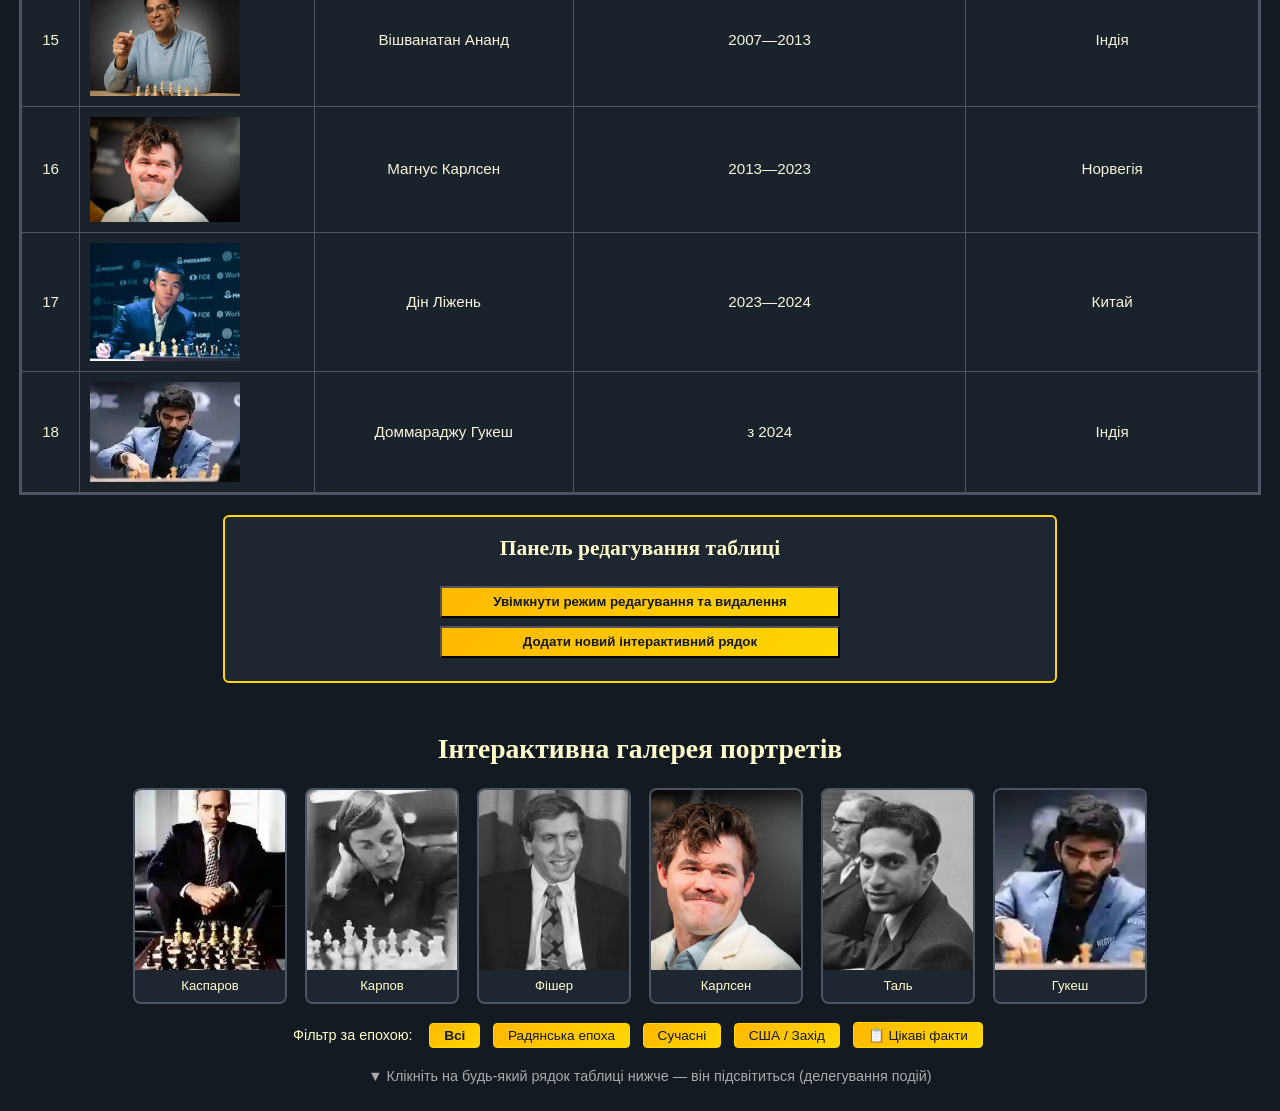
==== commit e5bf91a5: "7_lab" ====
--- a/chess_champions.html
+++ b/chess_champions.html
@@ -256,6 +256,63 @@
 					Додати новий інтерактивний рядок
 				</button>
 			</div>
+			<h2>Інтерактивна галерея портретів</h2>
+
+		<div id="portrait-gallery">
+			<div class="portrait-card" data-name="Гаррі Каспаров"    data-years="1985—1993" data-country="СРСР / росія"   data-fact="Найдовше тримав перший рейтинг ФІДЕ — майже 20 років поспіль." onmouseover="glowOnHover(event)">
+				<img src="img/kasparov.webp"   alt="Каспаров"   class="gallery-pic">
+				<div class="portrait-name">Каспаров</div>
+			</div>
+			<div class="portrait-card" data-name="Анатолій Карпов"   data-years="1975—1985" data-country="СРСР"           data-fact="Зіграв понад 160 турнірів і переміг у більшості з них." onmouseover="glowOnHover(event)">
+				<img src="img/karpov.webp"     alt="Карпов"     class="gallery-pic">
+				<div class="portrait-name">Карпов</div>
+			</div>
+			<div class="portrait-card" data-name="Роберт Фішер"      data-years="1972—1975" data-country="США"            data-fact="Перший американець — чемпіон світу. Виграв матч у Спаського з рахунком 12,5:8,5." onmouseover="glowOnHover(event)">
+				<img src="img/fischer.webp"    alt="Фішер"      class="gallery-pic">
+				<div class="portrait-name">Фішер</div>
+			</div>
+			<div class="portrait-card" data-name="Магнус Карлсен"    data-years="2013—2023" data-country="Норвегія"       data-fact="Найвищий рейтинг в історії — 2882. Чемпіон 10 років поспіль." onmouseover="glowOnHover(event)">
+				<img src="img/carlsen.webp"    alt="Карлсен"    class="gallery-pic">
+				<div class="portrait-name">Карлсен</div>
+			</div>
+			<div class="portrait-card" data-name="Михайло Таль"      data-years="1960—1961" data-country="СРСР"           data-fact="«Чарівник з Риги» — уславився атакуючим стилем і неймовірними жертвами." onmouseover="glowOnHover(event)">
+				<img src="img/tal.webp"        alt="Таль"       class="gallery-pic">
+				<div class="portrait-name">Таль</div>
+			</div>
+			<div class="portrait-card" data-name="Доммараджу Гукеш"  data-years="з 2024"    data-country="Індія"          data-fact="Наймолодший чемпіон світу в історії — виграв титул у 18 років." onmouseover="glowOnHover(event)">
+				<img src="img/gukesh.webp"     alt="Гукеш"      class="gallery-pic">
+				<div class="portrait-name">Гукеш</div>
+			</div>
+		</div>
+
+		<!-- Tooltip, що з'являється при hover -->
+		<div id="portrait-tooltip"></div>
+
+		<!-- Завдання 2: Делегування — меню-фільтр галереї через data-action + патерн «Поведінка» через data-toggle-id -->
+		<div id="gallery-controls">
+			<span>Фільтр за епохою:</span>
+			<button data-action="filterAll"      class="gallery-btn">Всі</button>
+			<button data-action="filterSoviet"   class="gallery-btn">Радянська епоха</button>
+			<button data-action="filterModern"   class="gallery-btn">Сучасні</button>
+			<button data-action="filterUSA"      class="gallery-btn">США / Захід</button>
+			<button data-toggle-id="gallery-fact-box" class="gallery-btn __interesting-facts-button">📋 Цікаві факти</button>
+		</div>
+
+		<!-- Патерн «Поведінка»: блок показується/ховається через data-toggle-id -->
+		<div id="gallery-fact-box" hidden>
+			<b>💡 Цікаві факти про чемпіонів:</b>
+			<ul>
+				<li>Каспаров тримав перше місце в рейтингу майже безперервно з 1986 по 2005 рік.</li>
+				<li>Фішер у 1972 виграв матч «Сходу й Заходу» — найгучніше протистояння холодної війни в шахах.</li>
+				<li>Таль пожертвував фігуру в 1-й партії матчу проти Ботвинника і виграв весь матч.</li>
+				<li>Гукеш у 2024 став наймолодшим чемпіоном світу, випередивши рекорд Каспарова.</li>
+			</ul>
+		</div>
+
+		<!-- Завдання 2б: Підсвічування рядків таблиці делегуванням (event.target на tbody) -->
+		<p class="label-description">
+			▼ Клікніть на будь-який рядок таблиці нижче — він підсвітиться (делегування подій)
+		</p>
 			<script src="script.js"></script>
 	</body>
 </html>
--- a/style.css
+++ b/style.css
@@ -199,4 +199,338 @@
 }
 #table-editor-control h3{
     color: #FFC; margin-top: 0;
+}
+
+      /* ======= ЛАБОРАТОРНА №7 — Галерея портретів ======= */
+#portrait-gallery {
+    display: flex;
+    flex-wrap: wrap;
+    gap: 18px;
+    justify-content: center;
+    margin: 18px 0 10px;
+}
+ 
+.portrait-card {
+    position: relative;
+    width: 150px;
+    background: #1a222c;
+    border: 2px solid #4b5563;
+    border-radius: 8px;
+    overflow: hidden;
+    cursor: pointer;
+    transition: border-color 0.25s, transform 0.2s;
+}
+ 
+.portrait-card:hover {
+    transform: translateY(-4px);
+}
+ 
+.gallery-pic {
+    width: 150px;
+    height: 180px;
+    object-fit: cover;
+    display: block;
+    margin: 0;
+    max-width: 150px;
+    pointer-events: none;
+}
+ 
+.portrait-name {
+    text-align: center;
+    padding: 6px 4px;
+    font-family: sans-serif;
+    font-size: 0.82rem;
+    color: #FFC;
+    background: #1e2731;
+}
+ 
+/* Tooltip */
+#portrait-tooltip {
+    display: none;
+    position: fixed;
+    background: #1e2731;
+    border: 2px solid #FFD700;
+    border-radius: 8px;
+    padding: 10px 14px;
+    max-width: 260px;
+    font-family: sans-serif;
+    font-size: 0.85rem;
+    color: #F5F5DC;
+    pointer-events: none;
+    z-index: 1000;
+    box-shadow: 0 4px 18px rgba(0,0,0,0.5);
+    line-height: 1.5;
+}
+ 
+#portrait-tooltip b {
+    color: #FFD700;
+    font-size: 0.92rem;
+}
+ 
+/* Кнопки галереї */
+#gallery-controls {
+    margin: 14px 0 10px;
+    text-align: center;
+}
+#gallery-controls span{
+    color:#FFC; 
+    font-family:sans-serif; 
+    font-size:0.9rem; 
+    margin-right:8px;
+}
+.__interesting-facts-button{
+    margin-left:16px;
+}
+ 
+.gallery-btn {
+    margin: 4px 4px;
+    padding: 4px 14px;
+    height: auto;
+    font-size: 0.85rem;
+    font-family: sans-serif;
+    cursor: pointer;
+    border: 1px solid #FFD700;
+    border-radius: 4px;
+}
+ 
+.gallery-btn.active {
+    background: linear-gradient(135deg, #FFB800, #FFD700);
+    color: #131A22;
+    font-weight: bold;
+}
+
+#gallery-fact-box{
+    margin:14px 0; 
+    padding:14px 20px; 
+    background:#1e2731; 
+    border-left:4px solid #FFD700; 
+    border-radius:6px; 
+    font-family:sans-serif; 
+    font-size:0.95rem; 
+    color:#F5F5DC;
+}
+
+#gallery-fact-box b{
+    color:#FFD700;
+}
+
+#gallery-fact-box ul{
+    margin:8px 0 0 0; 
+    padding-left:20px; 
+    border-left: none;
+}
+.label-description{
+    text-align:center; 
+    font-family:sans-serif; 
+    font-size:0.9rem; 
+    color:#aaa; 
+    margin-bottom:4px;
+}
+ 
+/* Підсвічування рядків таблиці при делегуванні */
+#main-champions-table tr.row-selected td {
+    background-color: rgba(255, 215, 0, 0.12);
+    transition: background-color 0.2s;
+}
+ 
+.portrait-card.hidden-card {
+    display: none;
+}
+
+
+/* ======= ЛАБОРАТОРНА №8 — Події миші + Drag'n'Drop ======= */
+#mouse-event-gallery {
+    display: flex;
+    flex-wrap: wrap;
+    gap: 14px;
+    justify-content: center;
+    margin: 16px 0 10px;
+}
+ 
+.drag-card {
+    position: relative;
+    width: 130px;
+    background: #1a222c;
+    border: 2px solid #4b5563;
+    border-radius: 8px;
+    overflow: visible;
+    cursor: grab;
+    user-select: none;
+    transition: border-color 0.2s, box-shadow 0.2s;
+}
+ 
+.drag-card:active { cursor: grabbing; }
+ 
+.drag-card.hovered {
+    border-color: #FFD700;
+    box-shadow: 0 0 12px 2px rgba(255,215,0,0.45);
+}
+ 
+.drag-card.dragging {
+    opacity: 0.5;
+    border-color: #FFD700;
+}
+ 
+.drag-pic {
+    width: 130px;
+    height: 155px;
+    object-fit: cover;
+    display: block;
+    margin: 0;
+    max-width: 130px;
+    pointer-events: none;
+}
+ 
+.drag-label {
+    text-align: center;
+    padding: 5px 4px;
+    font-family: sans-serif;
+    font-size: 0.8rem;
+    color: #FFC;
+    background: #1e2731;
+    pointer-events: none;
+}
+ 
+/* Лог подій */
+#mouse-log-wrap {
+    margin: 10px auto;
+    max-width: 800px;
+    background: #0d1117;
+    border: 1px solid #4b5563;
+    border-radius: 6px;
+    font-family: monospace;
+    font-size: 0.8rem;
+}
+ 
+#mouse-log-title {
+    display: flex;
+    justify-content: space-between;
+    align-items: center;
+    padding: 6px 12px;
+    background: #1e2731;
+    color: #FFC;
+    border-bottom: 1px solid #4b5563;
+    font-family: sans-serif;
+    font-size: 0.82rem;
+    border-radius: 6px 6px 0 0;
+}
+ 
+#mouse-log-clear {
+    cursor: pointer;
+    color: #aaa;
+    font-size: 1.1rem;
+    line-height: 1;
+}
+#mouse-log-clear:hover { color: #FFD700; }
+ 
+#mouse-log {
+    height: 110px;
+    overflow-y: auto;
+    padding: 6px 12px;
+    color: #8fbc8f;
+}
+ 
+#mouse-log .log-over  { color: #4ade80; }
+#mouse-log .log-out   { color: #f87171; }
+#mouse-log .log-null  { color: #94a3b8; font-style: italic; }
+ 
+/* DnD workspace */
+#dnd-workspace {
+    display: flex;
+    gap: 24px;
+    justify-content: center;
+    align-items: flex-start;
+    flex-wrap: wrap;
+    margin: 16px 0;
+}
+ 
+#dnd-source-zone {
+    background: #1a222c;
+    border: 2px solid #4b5563;
+    border-radius: 10px;
+    padding: 14px;
+    display: flex;
+    flex-wrap: wrap;
+    gap: 12px;
+    max-width: 360px;
+}
+ 
+.dnd-zone-title {
+    width: 100%;
+    text-align: center;
+    font-family: sans-serif;
+    font-size: 0.82rem;
+    color: #94a3b8;
+    margin-bottom: 4px;
+    pointer-events: none;
+}
+ 
+#dnd-drop-zone {
+    width: 180px;
+    min-height: 220px;
+    background: #131A22;
+    border: 3px dashed #4b5563;
+    border-radius: 10px;
+    display: flex;
+    align-items: center;
+    justify-content: center;
+    transition: border-color 0.2s, background 0.2s;
+    position: relative;
+}
+ 
+#dnd-drop-zone.drop-active {
+    border-color: #FFD700;
+    background: rgba(255,215,0,0.07);
+}
+ 
+#dnd-drop-hint {
+    color: #4b5563;
+    font-family: sans-serif;
+    font-size: 0.9rem;
+    text-align: center;
+    pointer-events: none;
+    padding: 12px;
+}
+ 
+/* Привид при перетягуванні */
+#drag-ghost {
+    position: fixed;
+    pointer-events: none;
+    z-index: 9999;
+    opacity: 0.88;
+    border-radius: 8px;
+    border: 2px solid #FFD700;
+    box-shadow: 0 6px 24px rgba(0,0,0,0.5);
+    overflow: hidden;
+    background: #1a222c;
+}
+ 
+#drag-ghost img {
+    width: 110px;
+    height: 130px;
+    object-fit: cover;
+    display: block;
+    margin: 0;
+    max-width: 110px;
+}
+ 
+#drag-ghost .drag-label {
+    font-size: 0.75rem;
+    padding: 4px;
+}
+ 
+/* Результат drop */
+#dnd-result {
+    text-align: center;
+    margin: 10px 0 18px;
+    font-family: sans-serif;
+    font-size: 1rem;
+    color: #4ade80;
+    padding: 8px;
+    background: #1e2731;
+    border-left: 4px solid #4ade80;
+    border-radius: 4px;
+    max-width: 500px;
+    margin-left: auto;
+    margin-right: auto;
 }
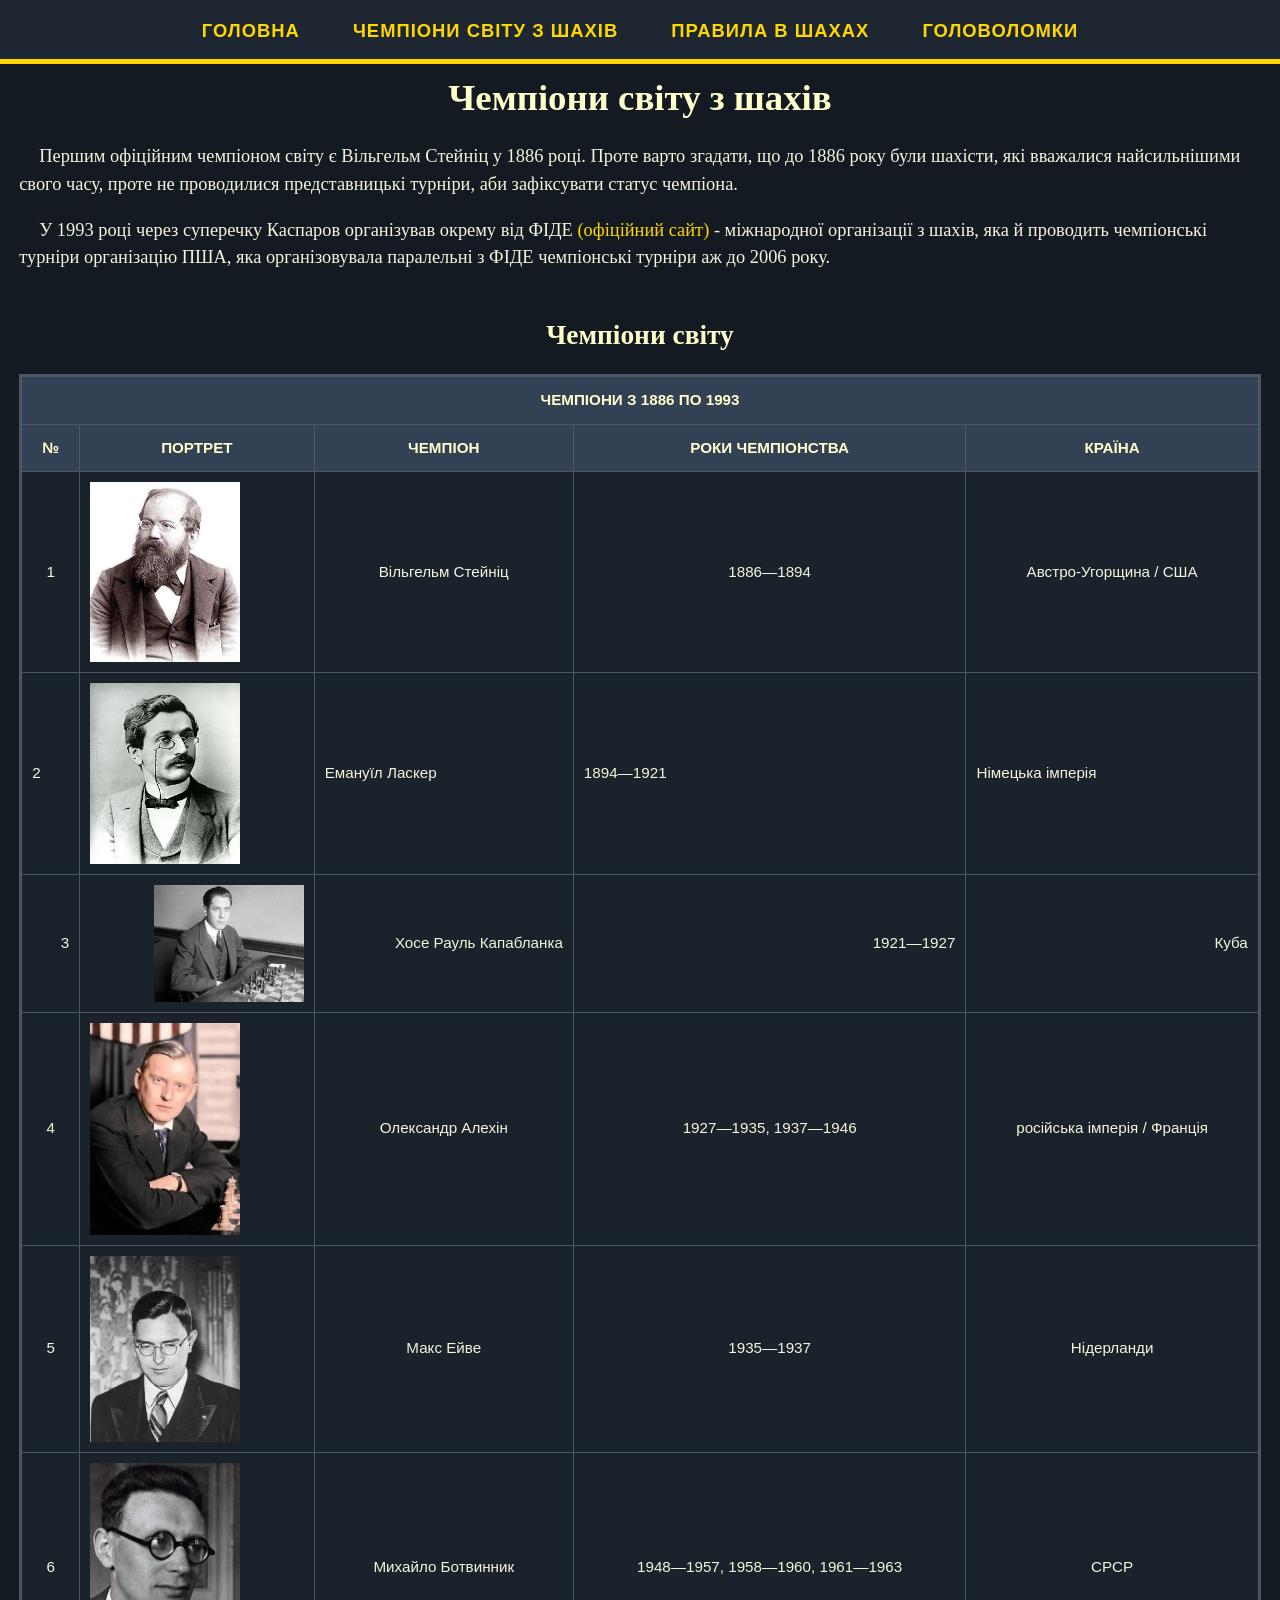
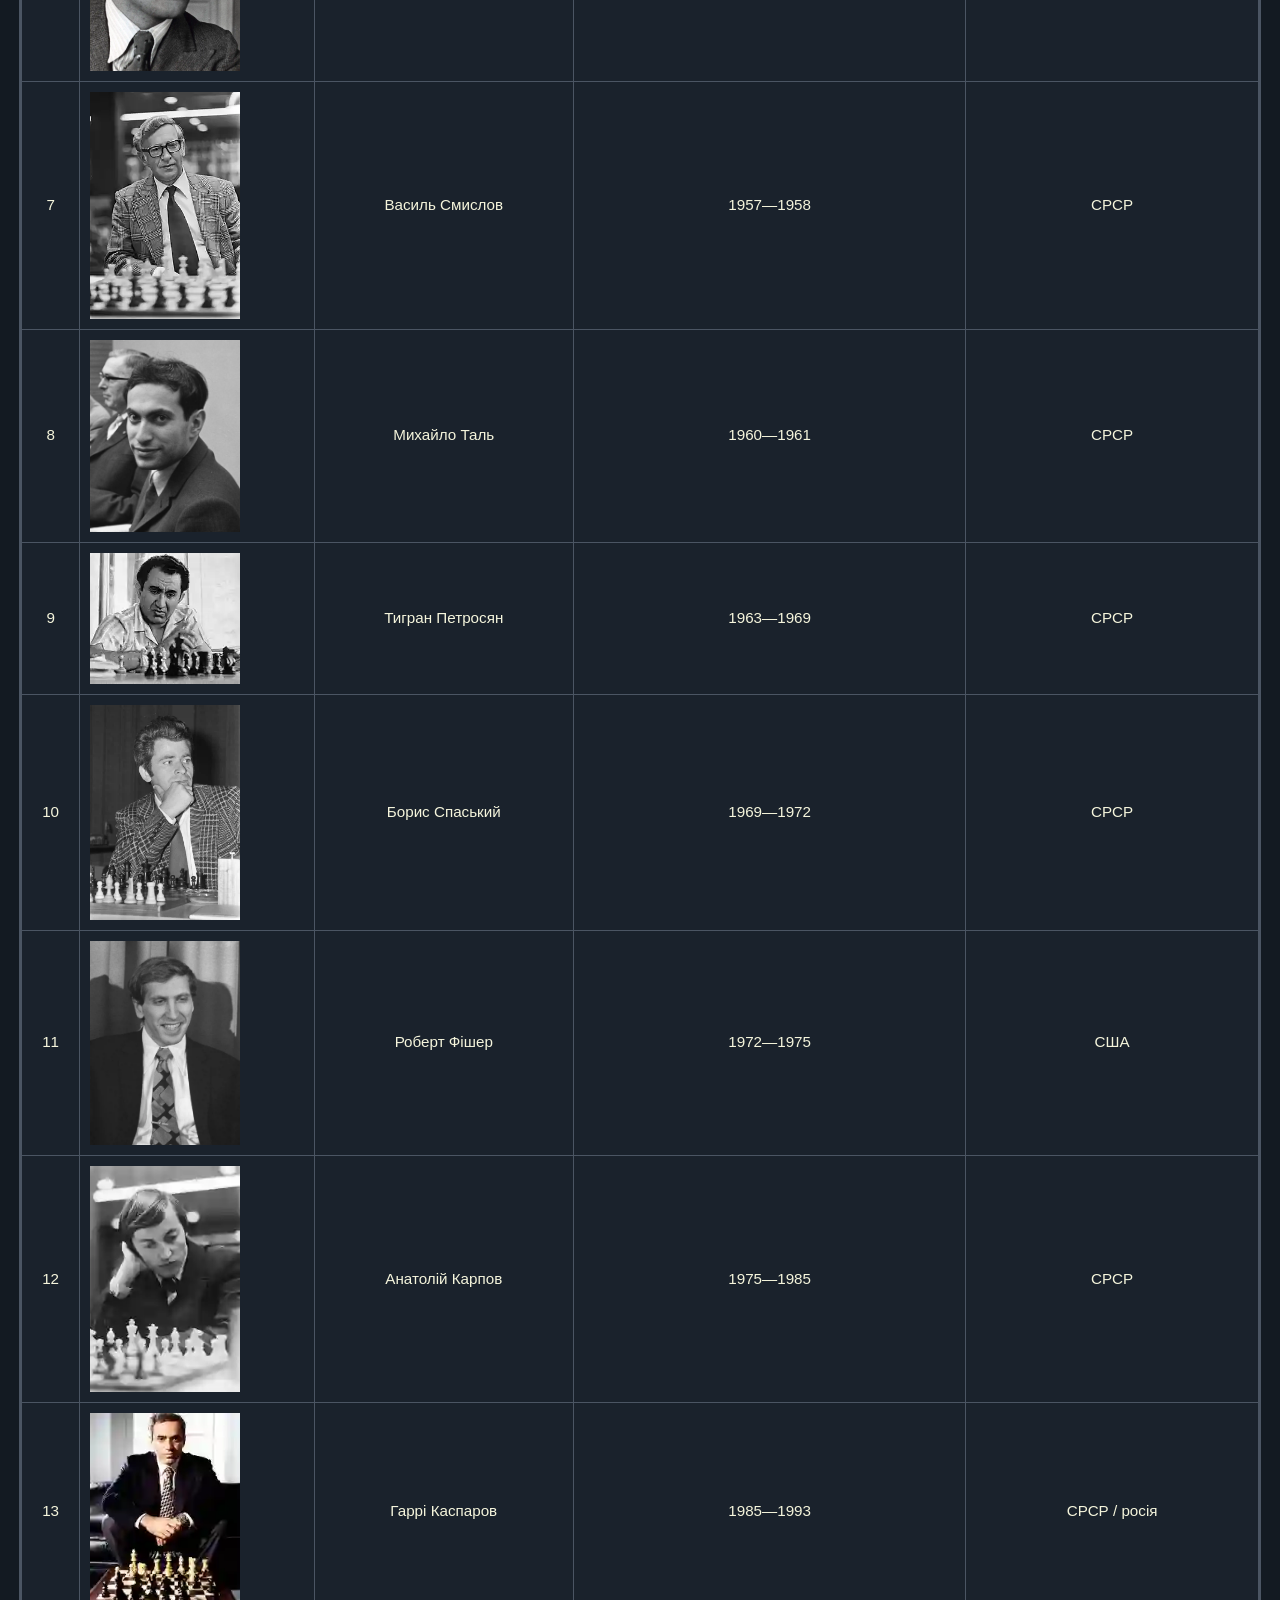
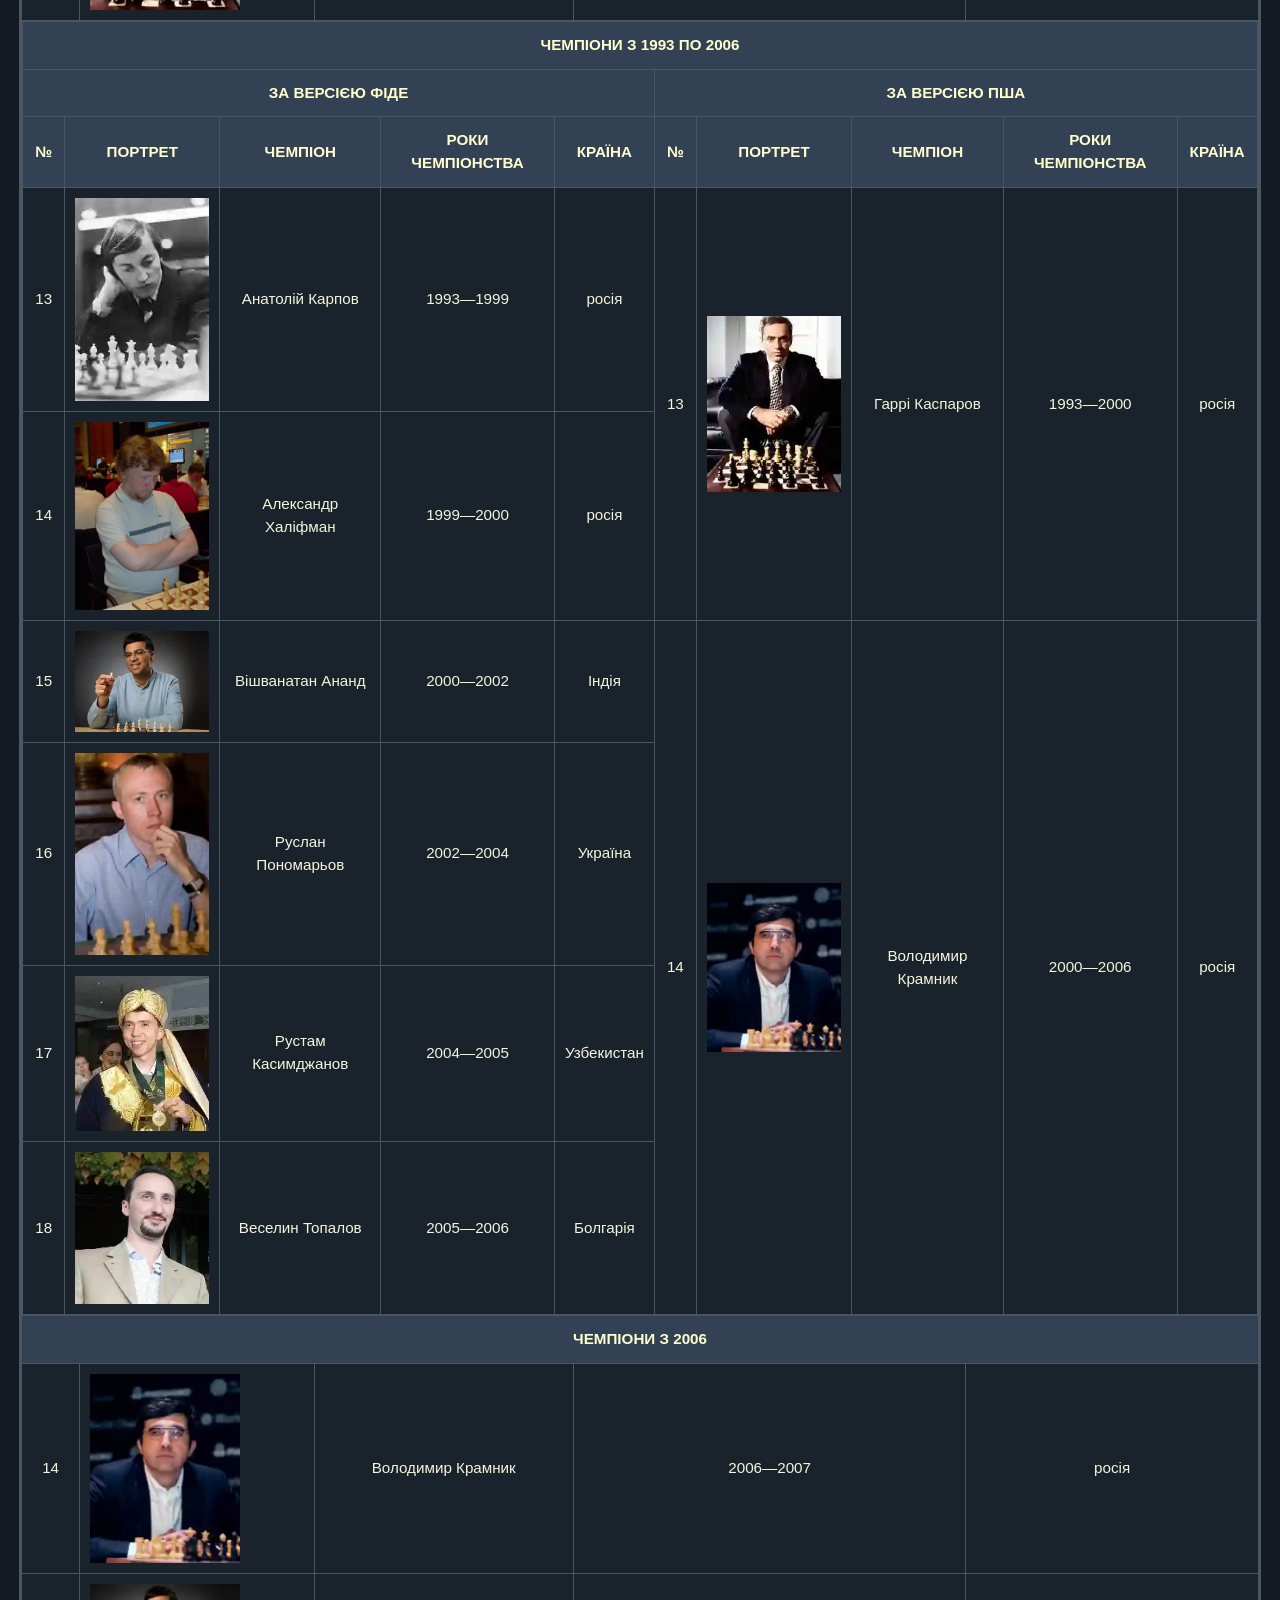
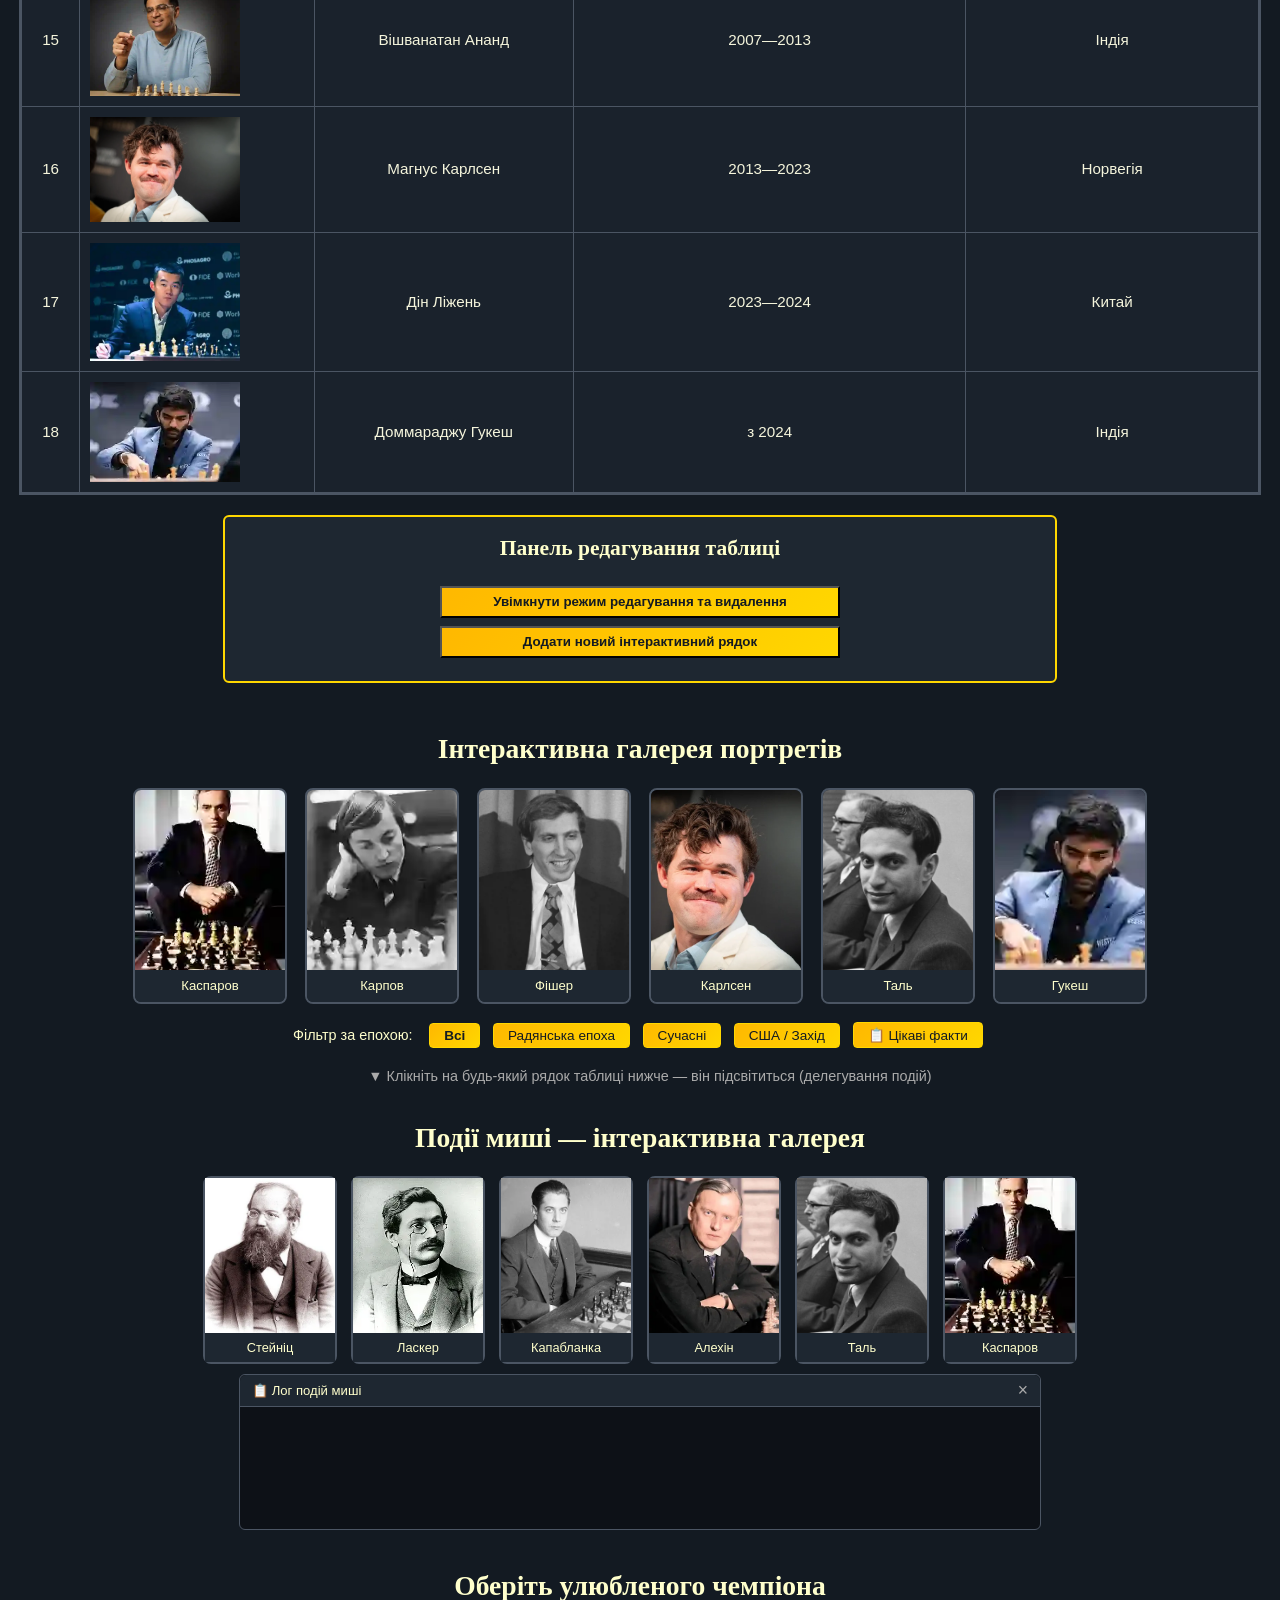
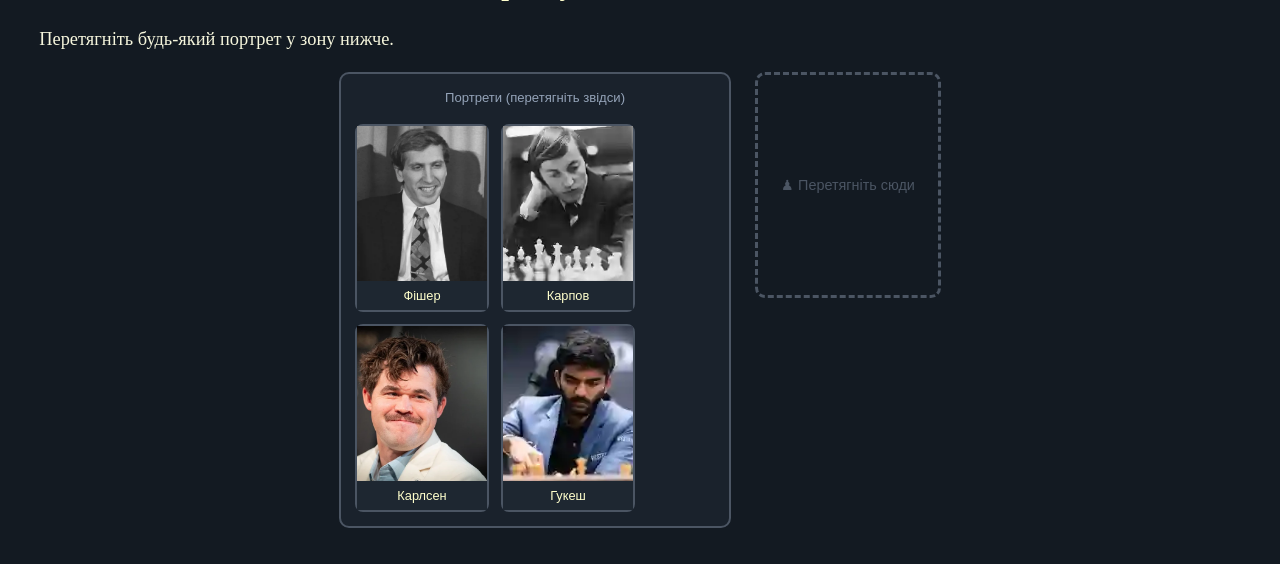
==== commit 4a5feca5: "8_lab" ====
--- a/chess_champions.html
+++ b/chess_champions.html
@@ -285,10 +285,10 @@
 			</div>
 		</div>
 
-		<!-- Tooltip, що з'являється при hover -->
+
 		<div id="portrait-tooltip"></div>
 
-		<!-- Завдання 2: Делегування — меню-фільтр галереї через data-action + патерн «Поведінка» через data-toggle-id -->
+
 		<div id="gallery-controls">
 			<span>Фільтр за епохою:</span>
 			<button data-action="filterAll"      class="gallery-btn">Всі</button>
@@ -298,7 +298,7 @@
 			<button data-toggle-id="gallery-fact-box" class="gallery-btn __interesting-facts-button">📋 Цікаві факти</button>
 		</div>
 
-		<!-- Патерн «Поведінка»: блок показується/ховається через data-toggle-id -->
+
 		<div id="gallery-fact-box" hidden>
 			<b>💡 Цікаві факти про чемпіонів:</b>
 			<ul>
@@ -309,10 +309,47 @@
 			</ul>
 		</div>
 
-		<!-- Завдання 2б: Підсвічування рядків таблиці делегуванням (event.target на tbody) -->
+
 		<p class="label-description">
 			▼ Клікніть на будь-який рядок таблиці нижче — він підсвітиться (делегування подій)
 		</p>
+		
+		<h2>Події миші — інтерактивна галерея</h2>
+		<div id="mouse-event-gallery">
+			<div class="drag-card" id="drag-steinitz"   data-name="Стейніц"    draggable="false"><img src="img/steinitz.webp"   alt="Стейніц"    class="drag-pic"><div class="drag-label">Стейніц</div></div>
+			<div class="drag-card" id="drag-lasker"     data-name="Ласкер"     draggable="false"><img src="img/lasker.webp"     alt="Ласкер"     class="drag-pic"><div class="drag-label">Ласкер</div></div>
+			<div class="drag-card" id="drag-capablanca" data-name="Капабланка" draggable="false"><img src="img/capablanca.webp" alt="Капабланка" class="drag-pic"><div class="drag-label">Капабланка</div></div>
+			<div class="drag-card" id="drag-alekhine"   data-name="Алехін"     draggable="false"><img src="img/alekhine.webp"   alt="Алехін"     class="drag-pic"><div class="drag-label">Алехін</div></div>
+			<div class="drag-card" id="drag-tal"        data-name="Таль"       draggable="false"><img src="img/tal.webp"        alt="Таль"       class="drag-pic"><div class="drag-label">Таль</div></div>
+			<div class="drag-card" id="drag-kasparov"   data-name="Каспаров"   draggable="false"><img src="img/kasparov.webp"   alt="Каспаров"   class="drag-pic"><div class="drag-label">Каспаров</div></div>
+		</div>
+ 
+ 
+		<div id="mouse-log-wrap">
+			<div id="mouse-log-title">📋 Лог подій миші <span id="mouse-log-clear" title="Очистити">&times;</span></div>
+			<div id="mouse-log"></div>
+		</div>
+ 
+		<h2>Оберіть улюбленого чемпіона</h2>
+		<p>Перетягніть будь-який портрет у зону нижче.</p>
+ 
+		<div id="dnd-workspace">
+			<div id="dnd-source-zone">
+				<div class="dnd-zone-title">Портрети (перетягніть звідси)</div>
+				<div class="drag-card" id="dnd-fischer"  data-name="Фішер"   draggable="false"><img src="img/fischer.webp"  alt="Фішер"   class="drag-pic"><div class="drag-label">Фішер</div></div>
+				<div class="drag-card" id="dnd-karpov"   data-name="Карпов"  draggable="false"><img src="img/karpov.webp"   alt="Карпов"  class="drag-pic"><div class="drag-label">Карпов</div></div>
+				<div class="drag-card" id="dnd-carlsen"  data-name="Карлсен" draggable="false"><img src="img/carlsen.webp"  alt="Карлсен" class="drag-pic"><div class="drag-label">Карлсен</div></div>
+				<div class="drag-card" id="dnd-gukesh"   data-name="Гукеш"   draggable="false"><img src="img/gukesh.webp"   alt="Гукеш"   class="drag-pic"><div class="drag-label">Гукеш</div></div>
+			</div>
+ 
+			<div id="dnd-drop-zone" class="droppable">
+				<div id="dnd-drop-hint">♟ Перетягніть сюди</div>
+			</div>
+		</div>
+ 
+		<div id="dnd-result" hidden>
+			<span id="dnd-result-text"></span>
+		</div>
 			<script src="script.js"></script>
 	</body>
 </html>
--- a/style.css
+++ b/style.css
@@ -494,7 +494,7 @@
  
 /* Привид при перетягуванні */
 #drag-ghost {
-    position: fixed;
+    position: absolute; /* було fixed, міняємо на absolute */
     pointer-events: none;
     z-index: 9999;
     opacity: 0.88;
@@ -517,6 +517,7 @@
 #drag-ghost .drag-label {
     font-size: 0.75rem;
     padding: 4px;
+	
 }
  
 /* Результат drop */
